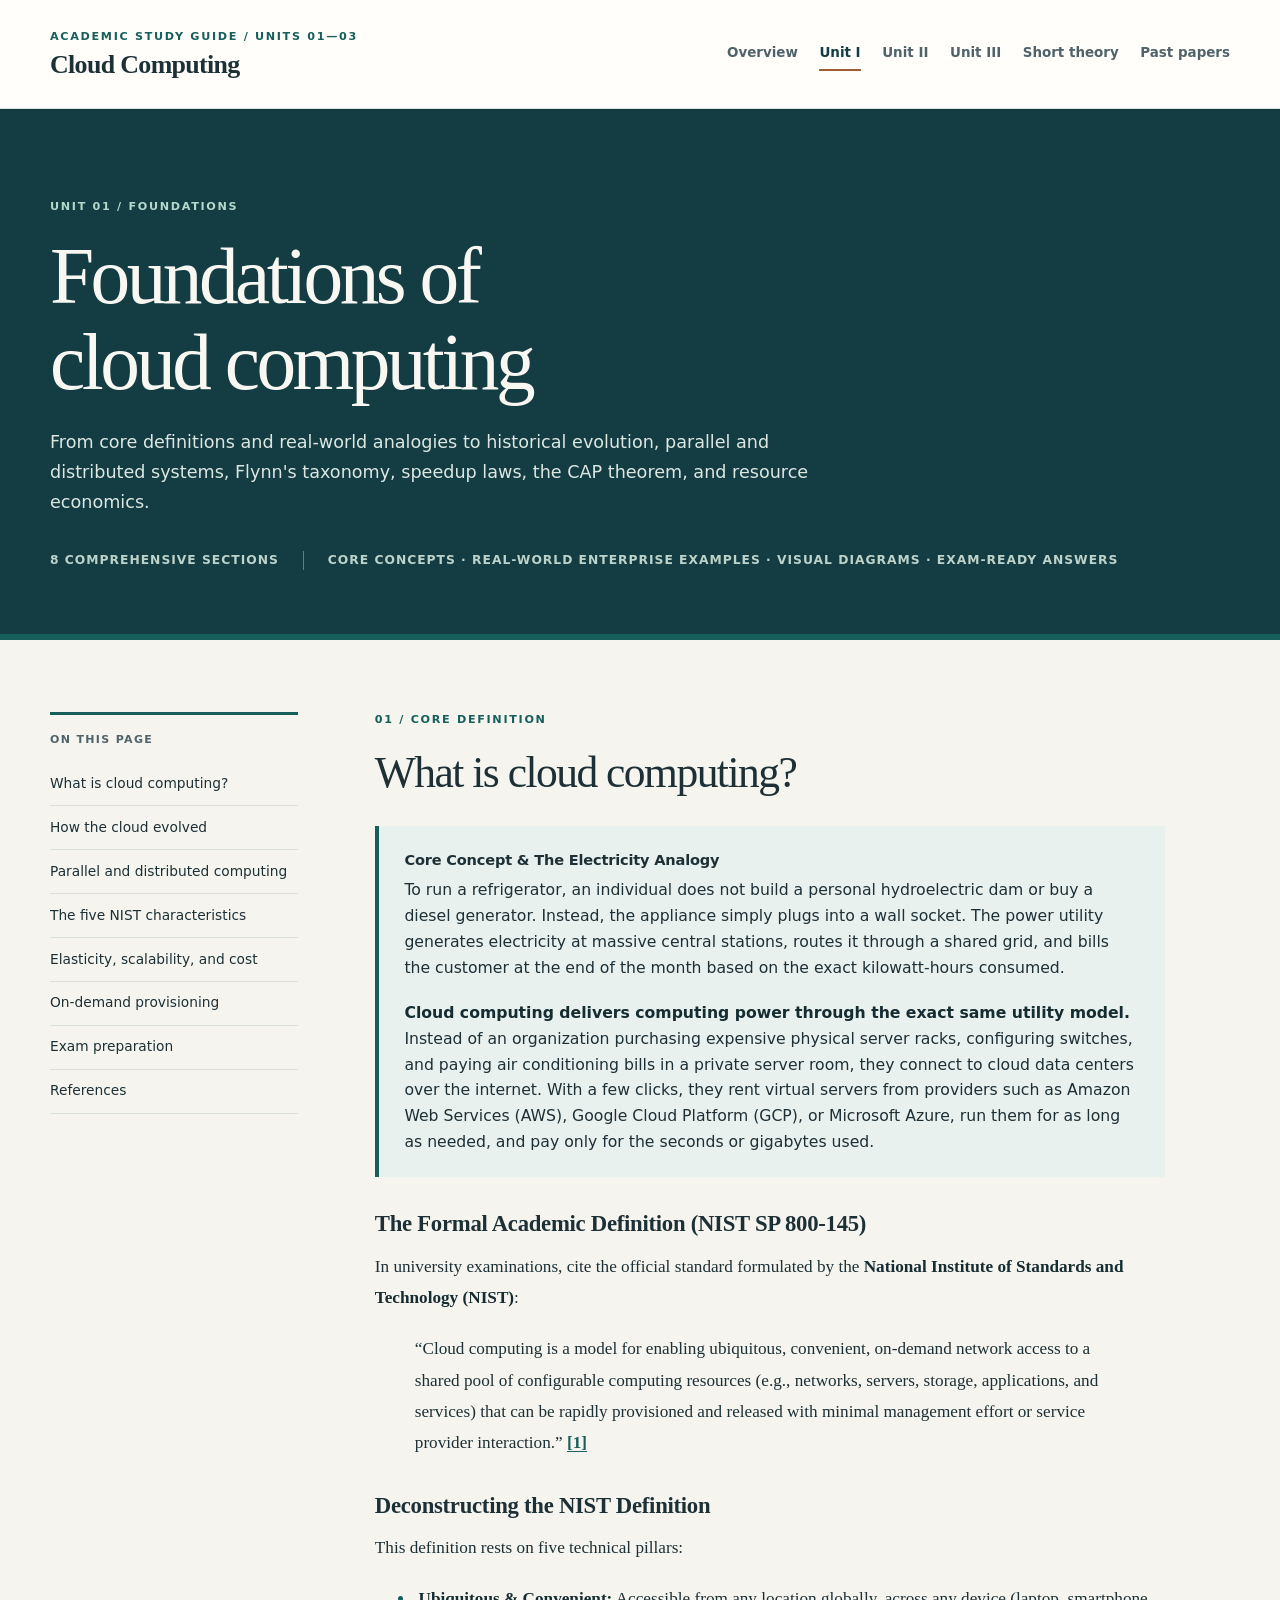
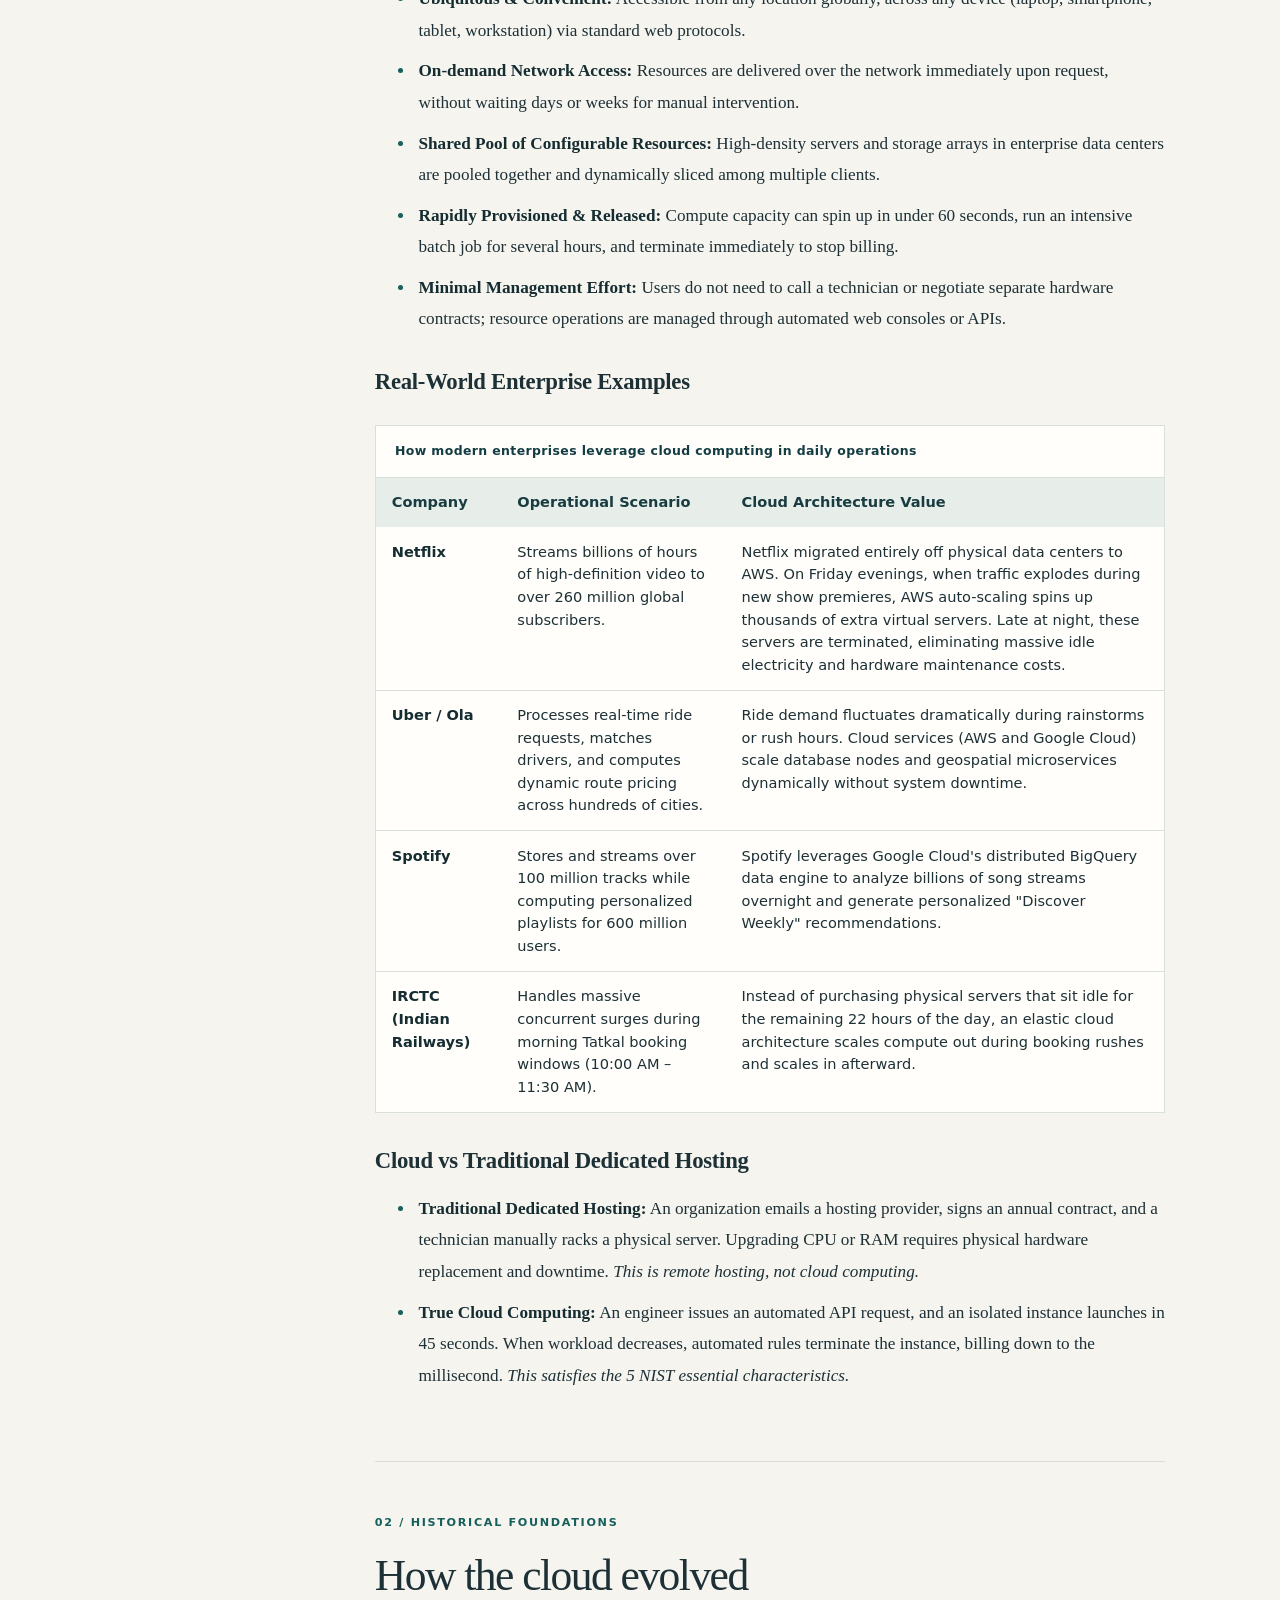
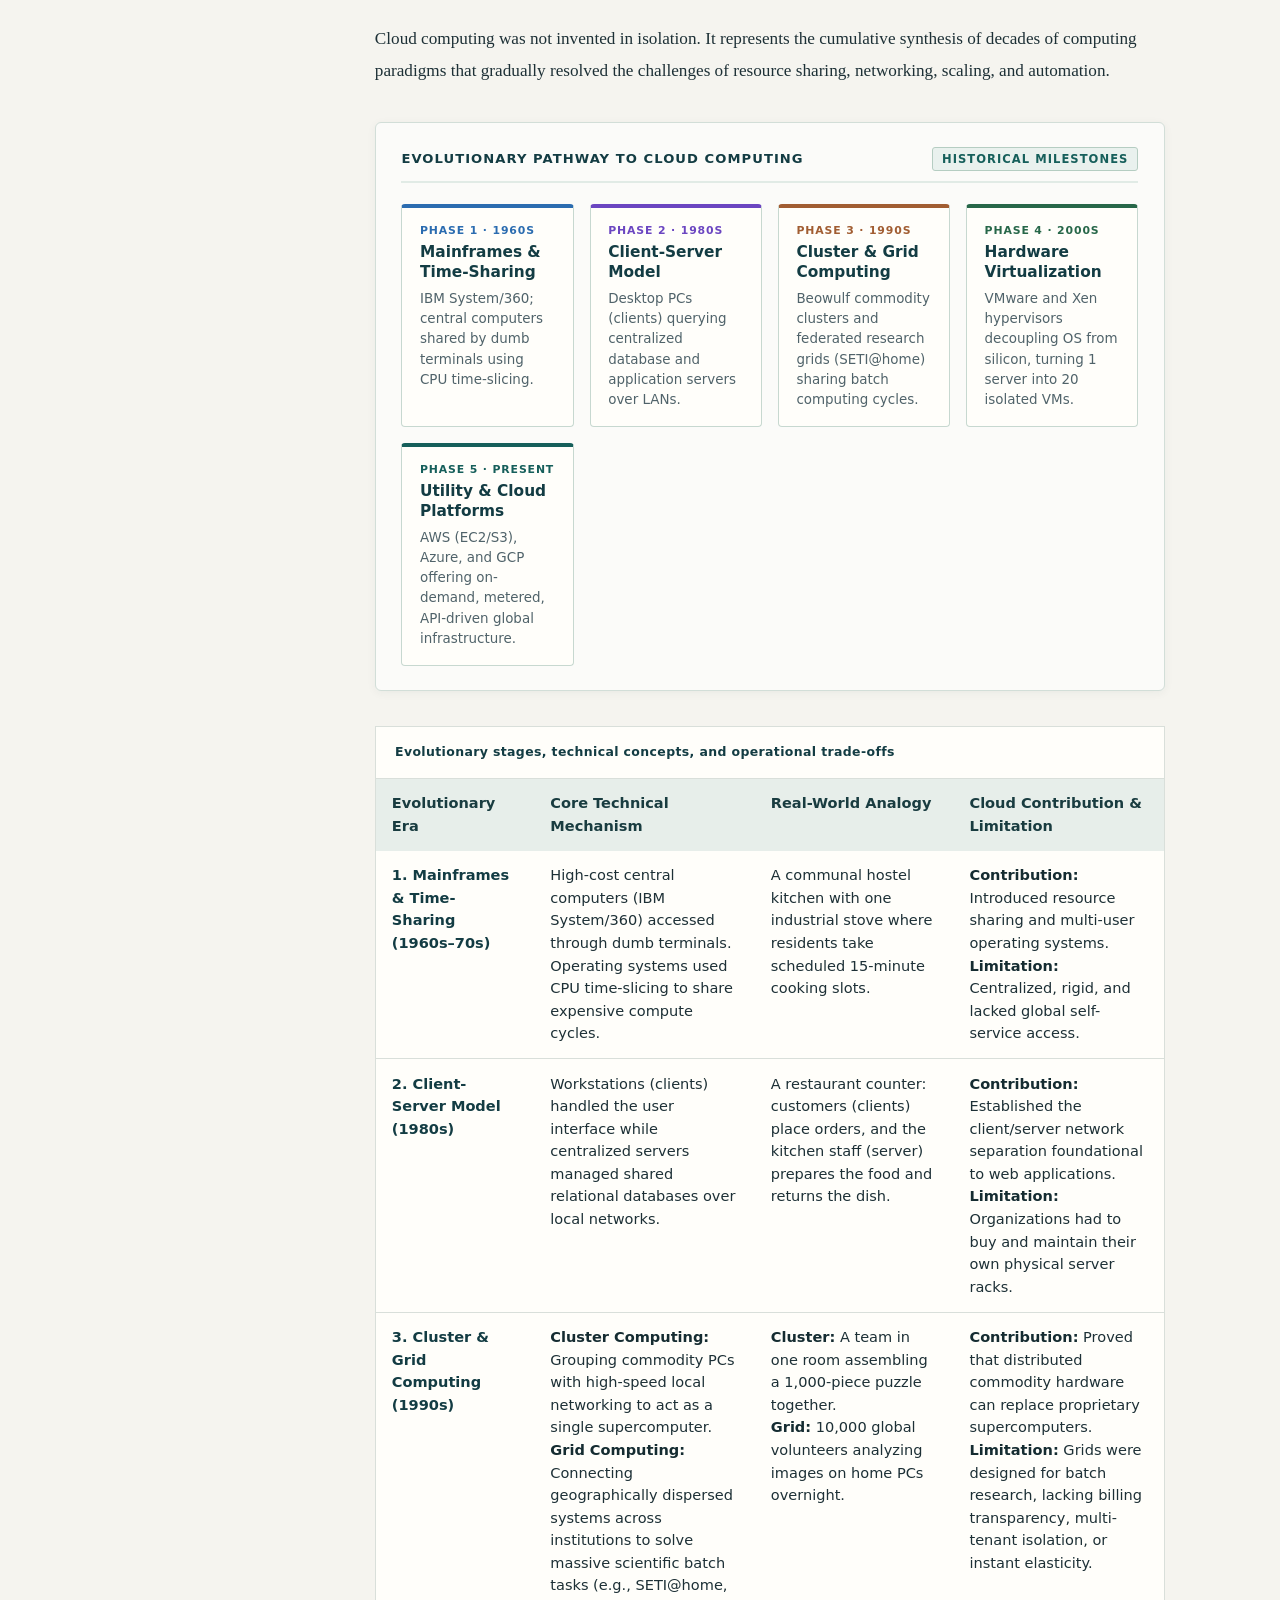
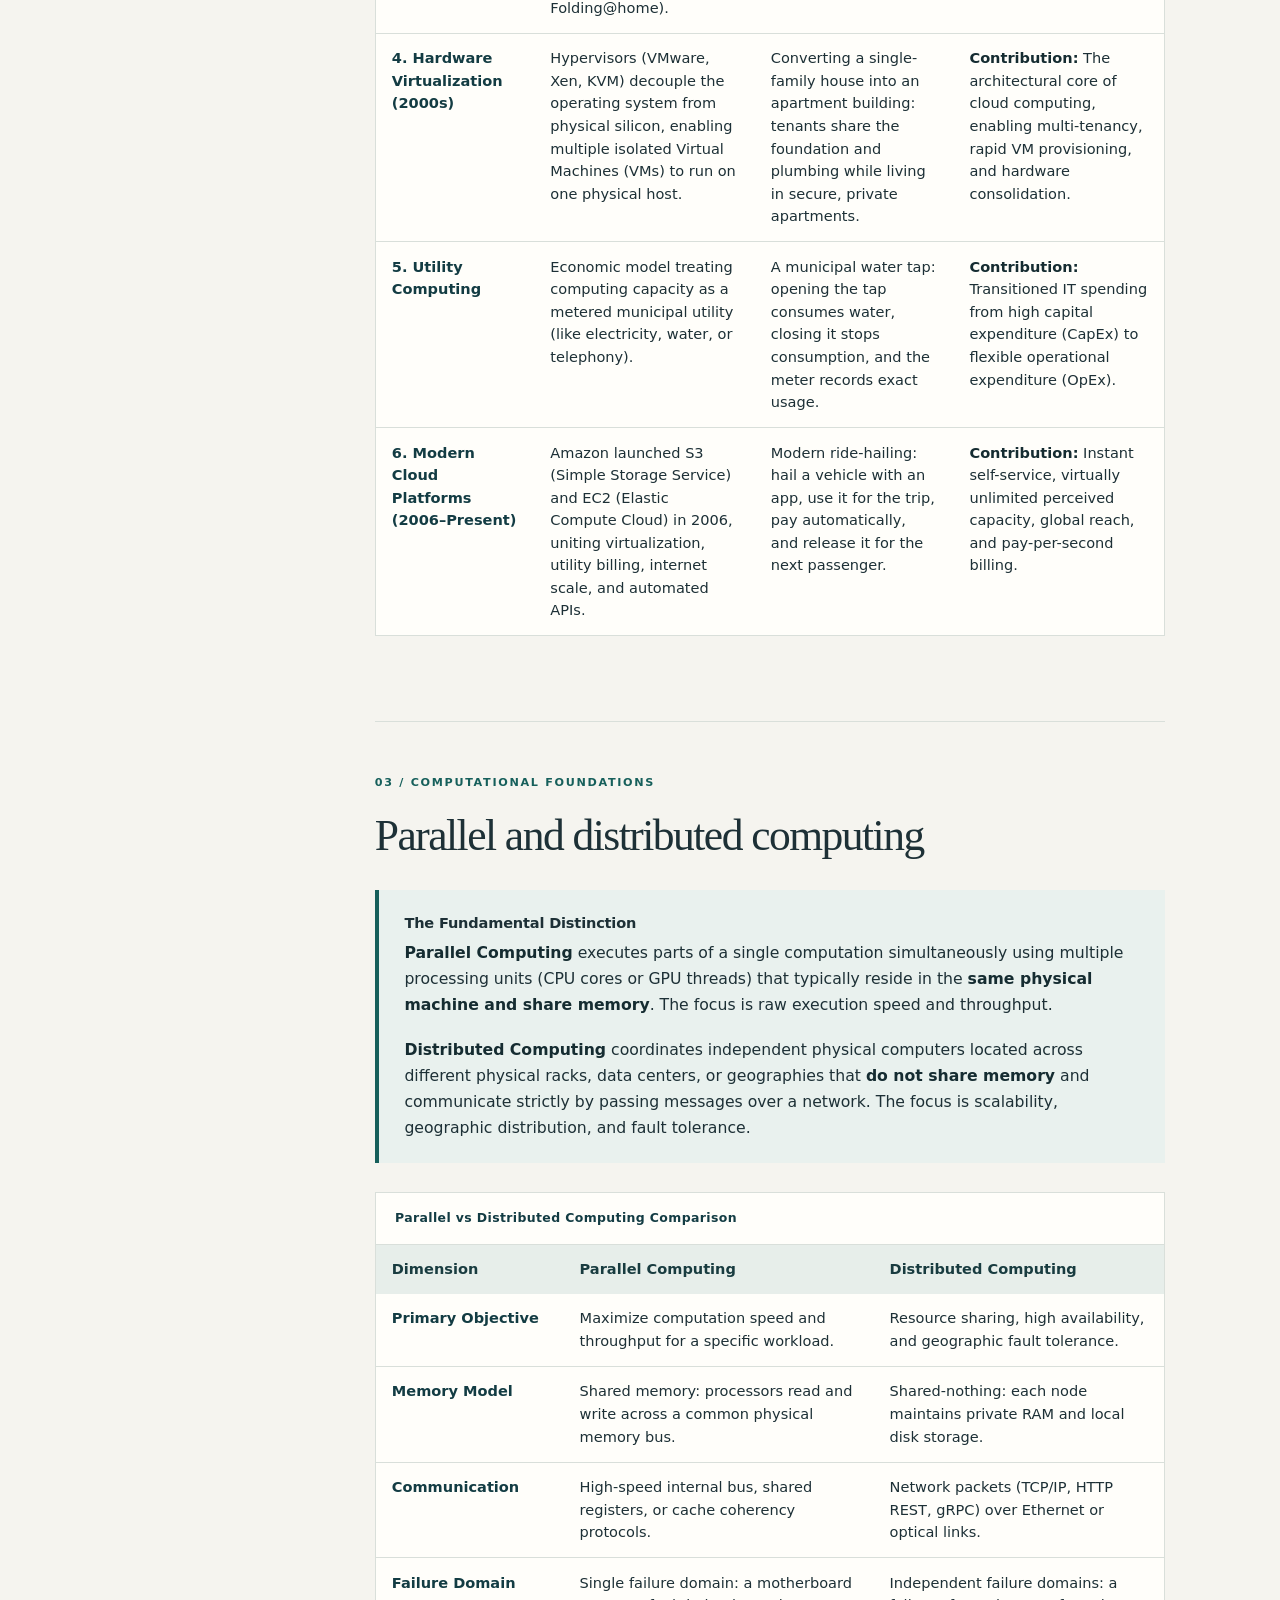
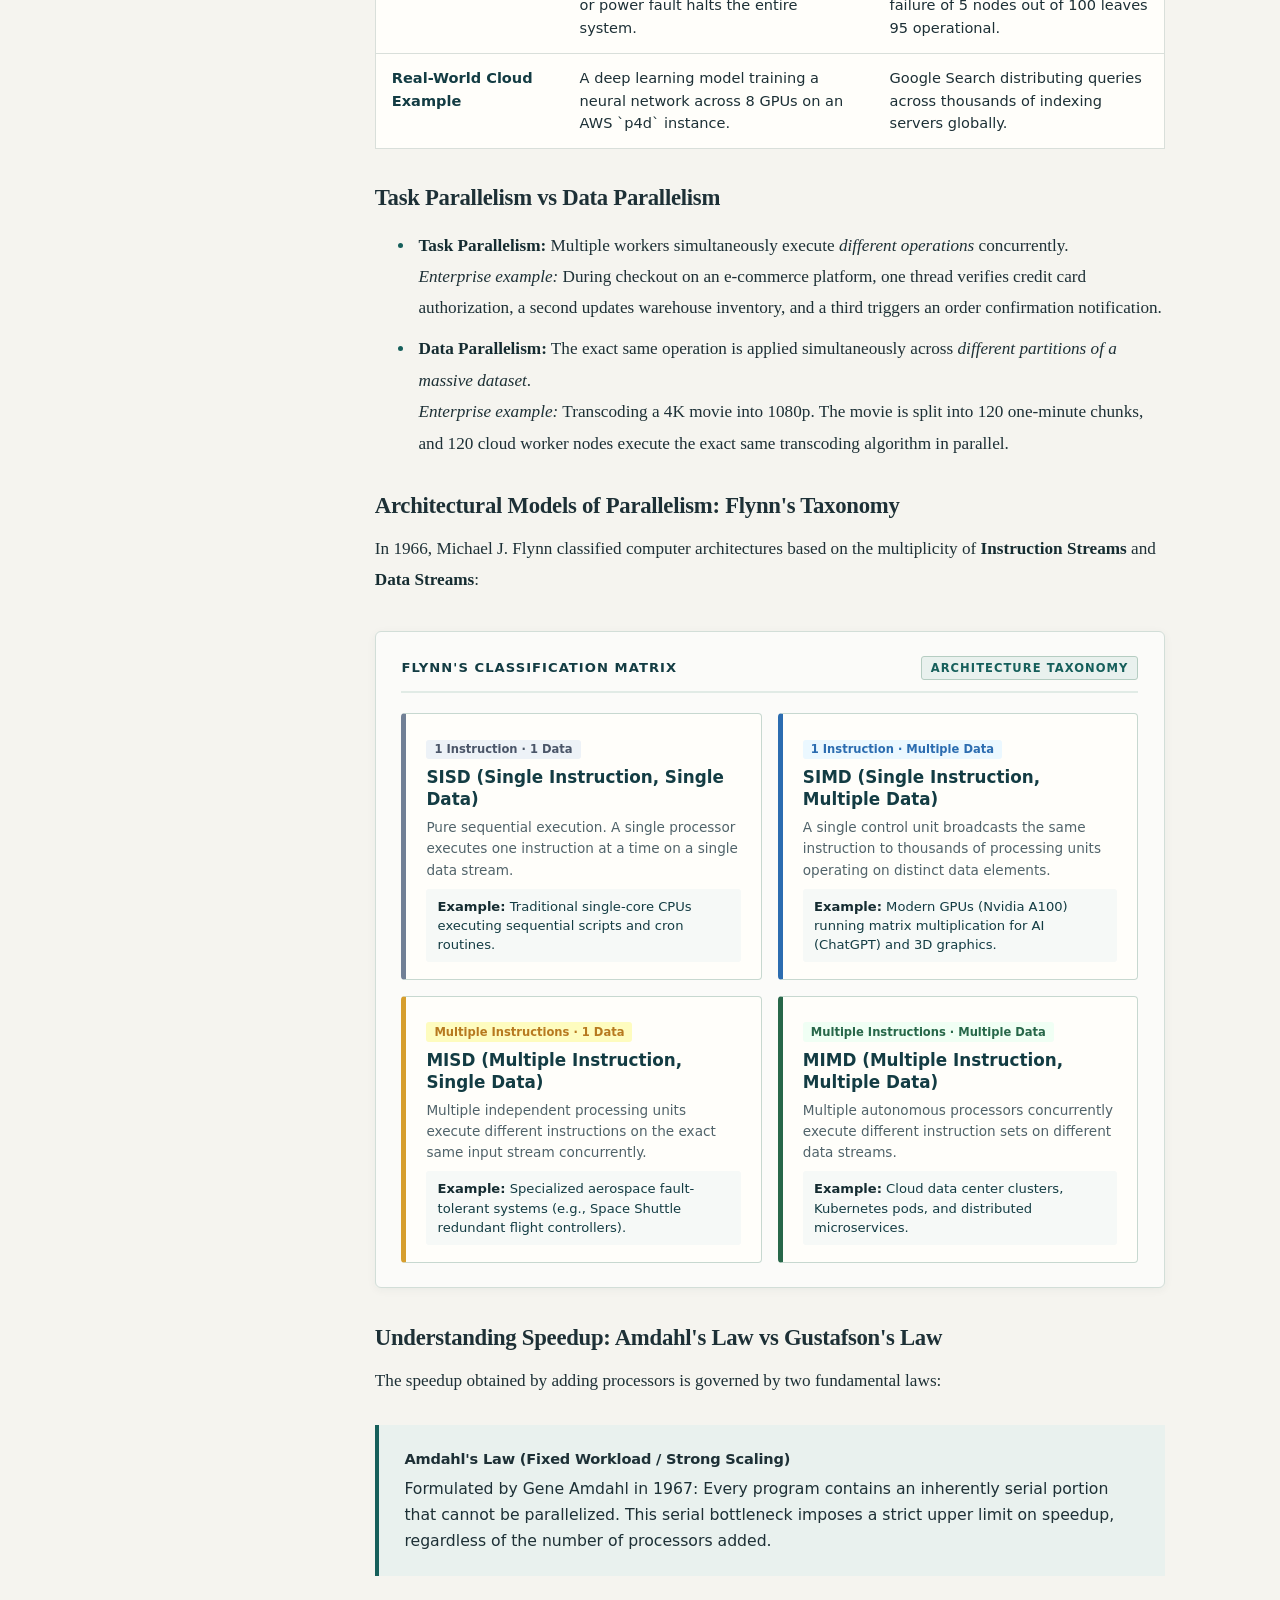
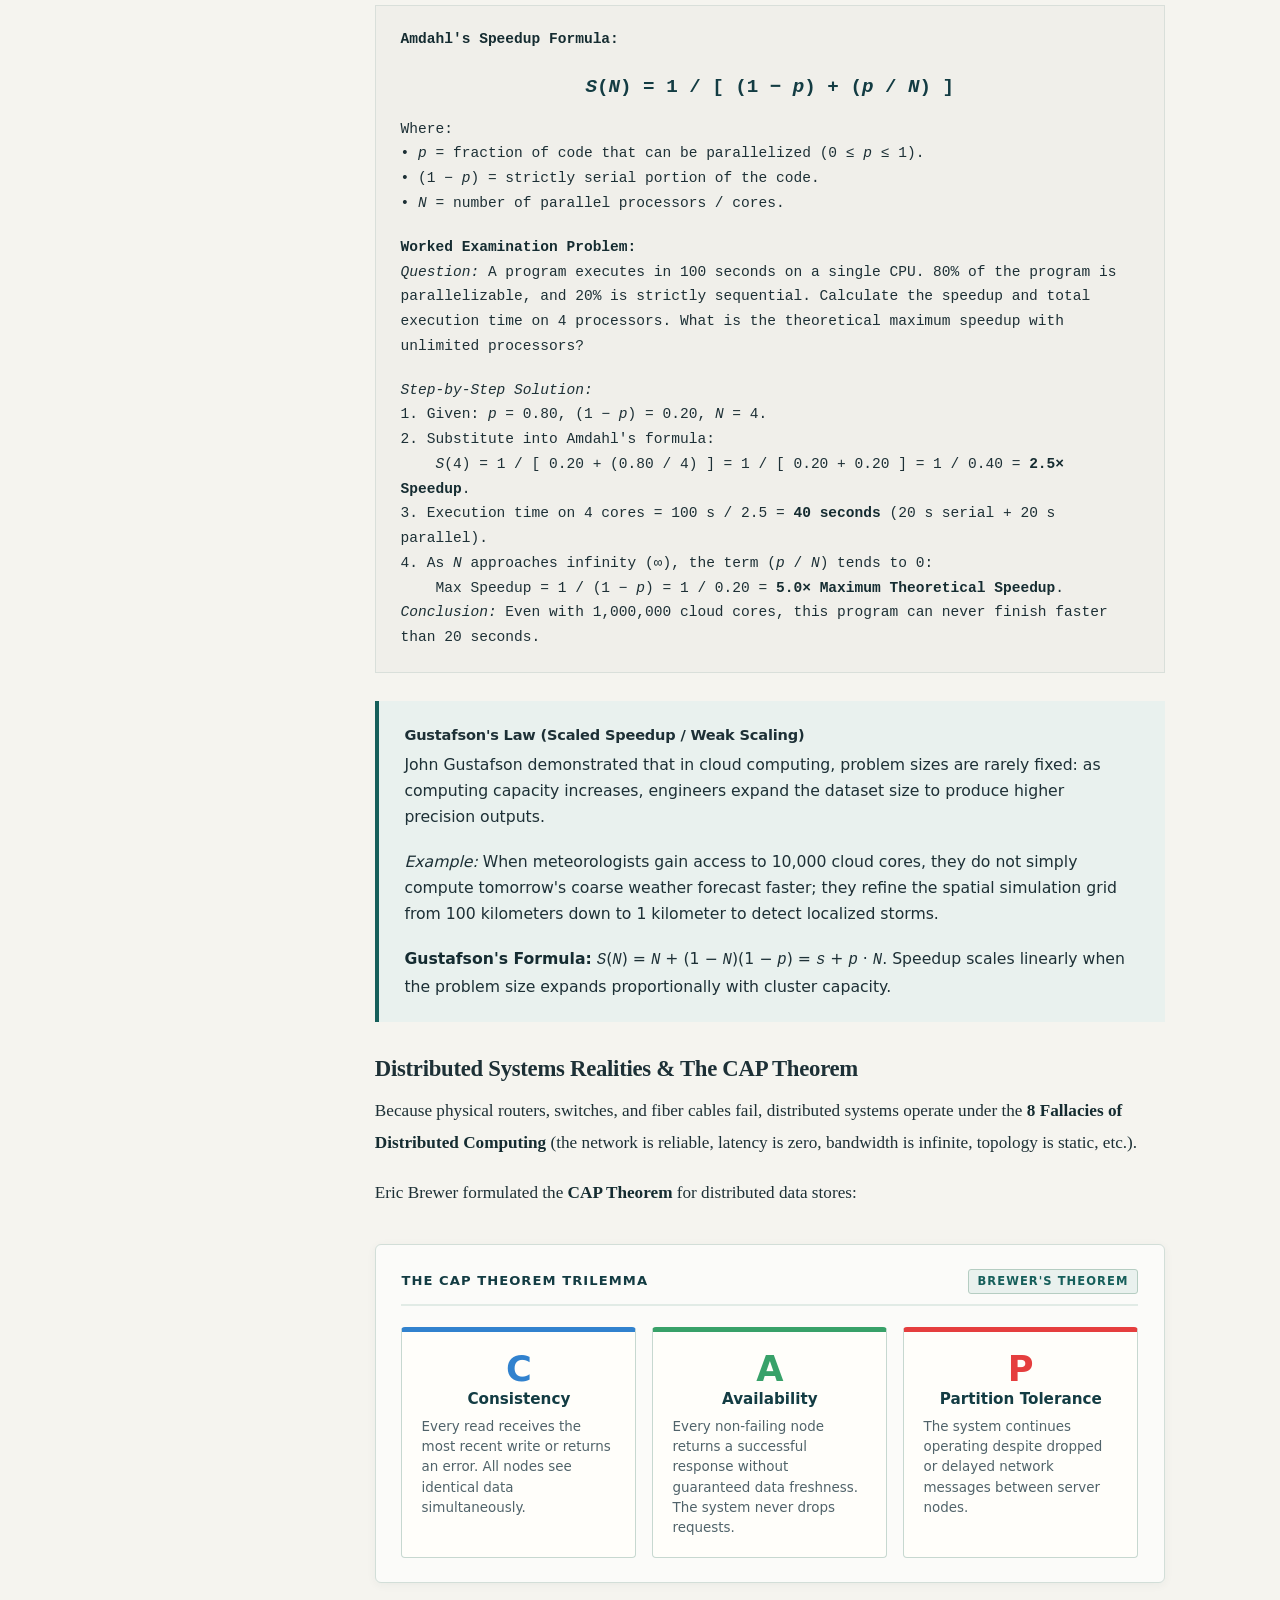
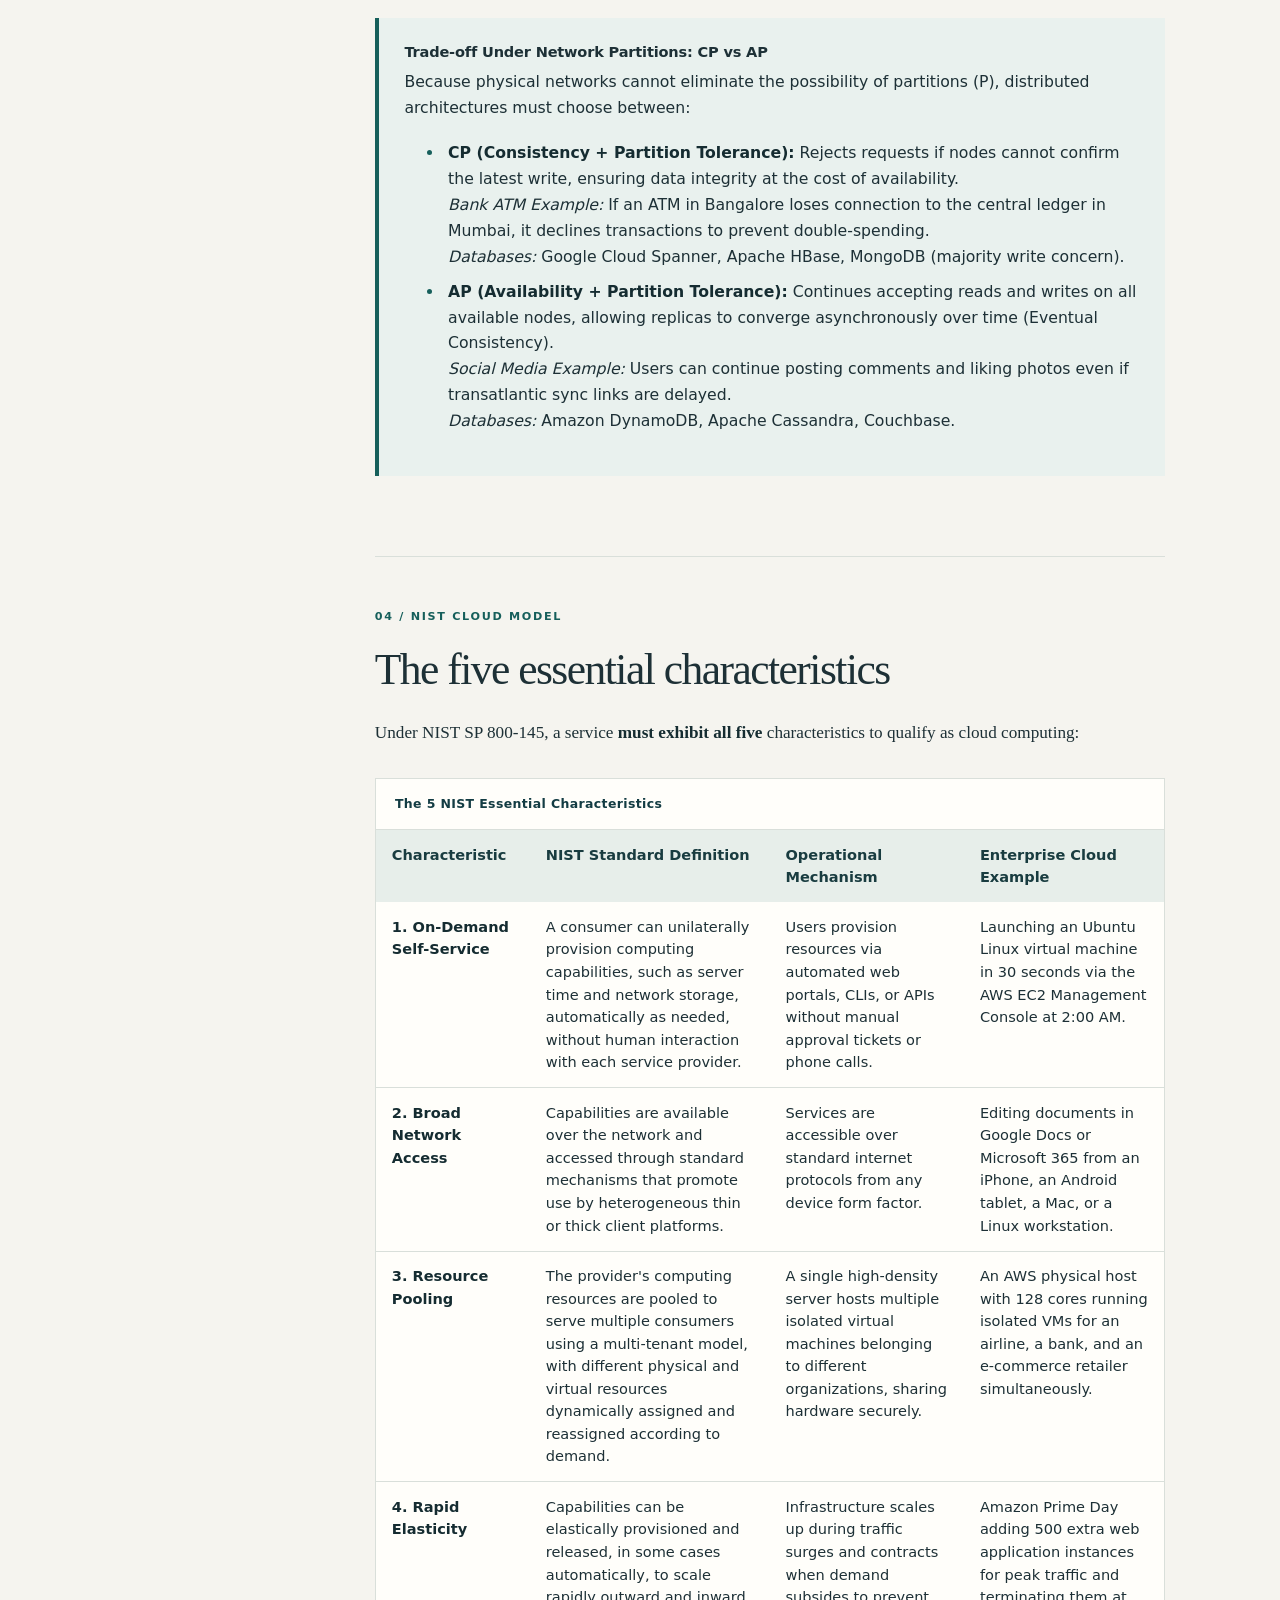
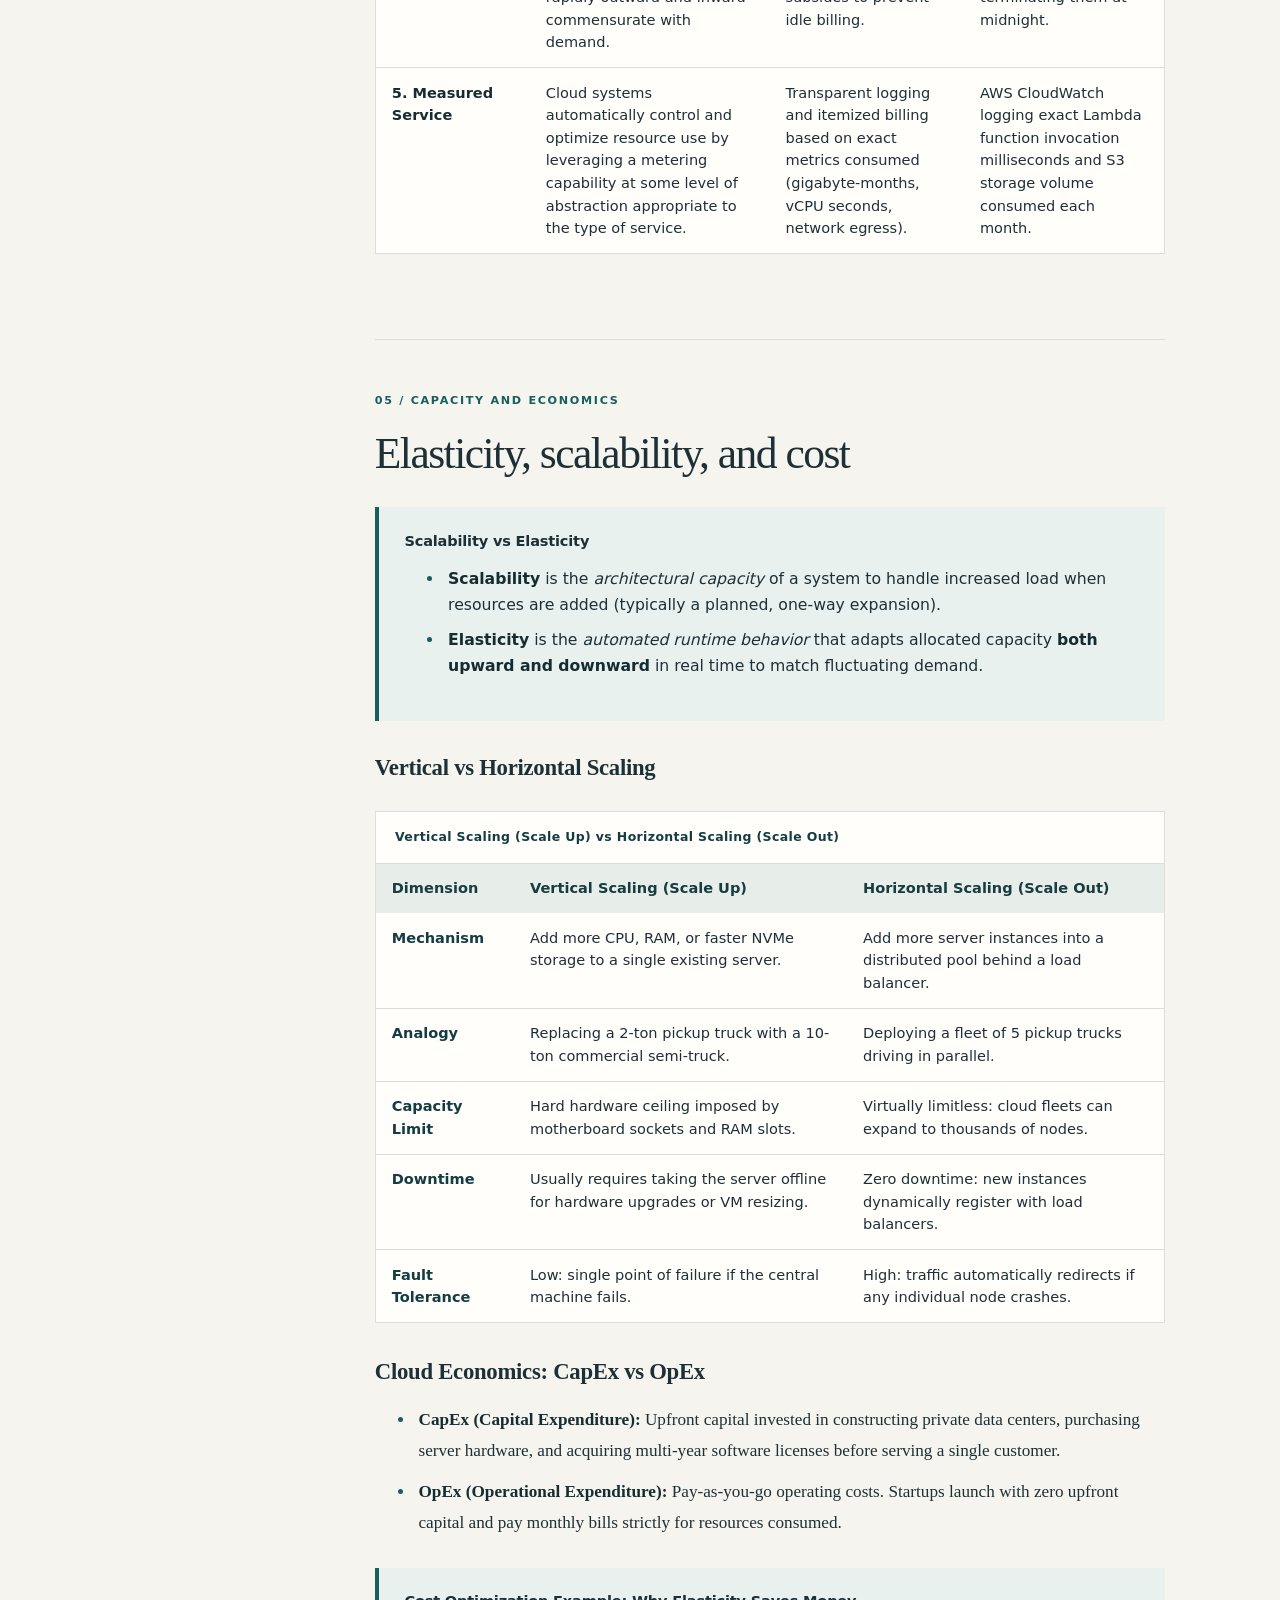
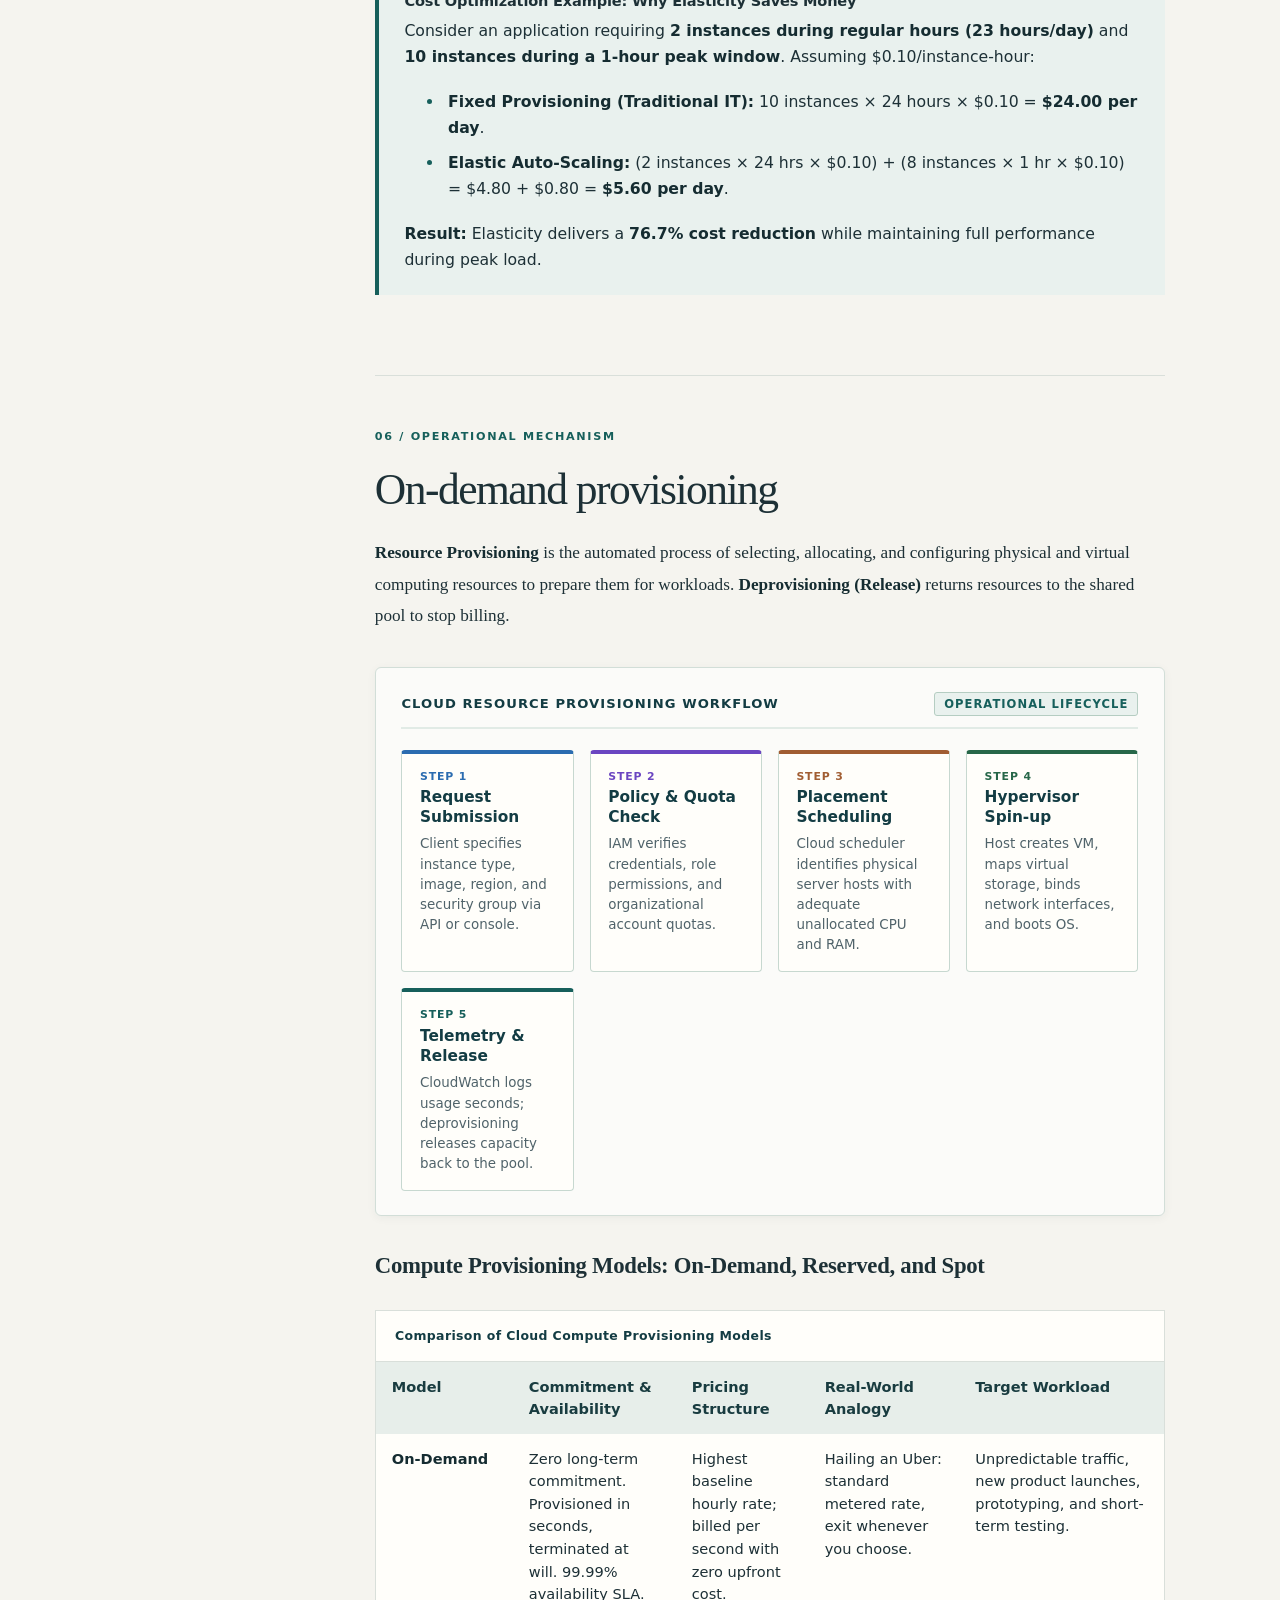
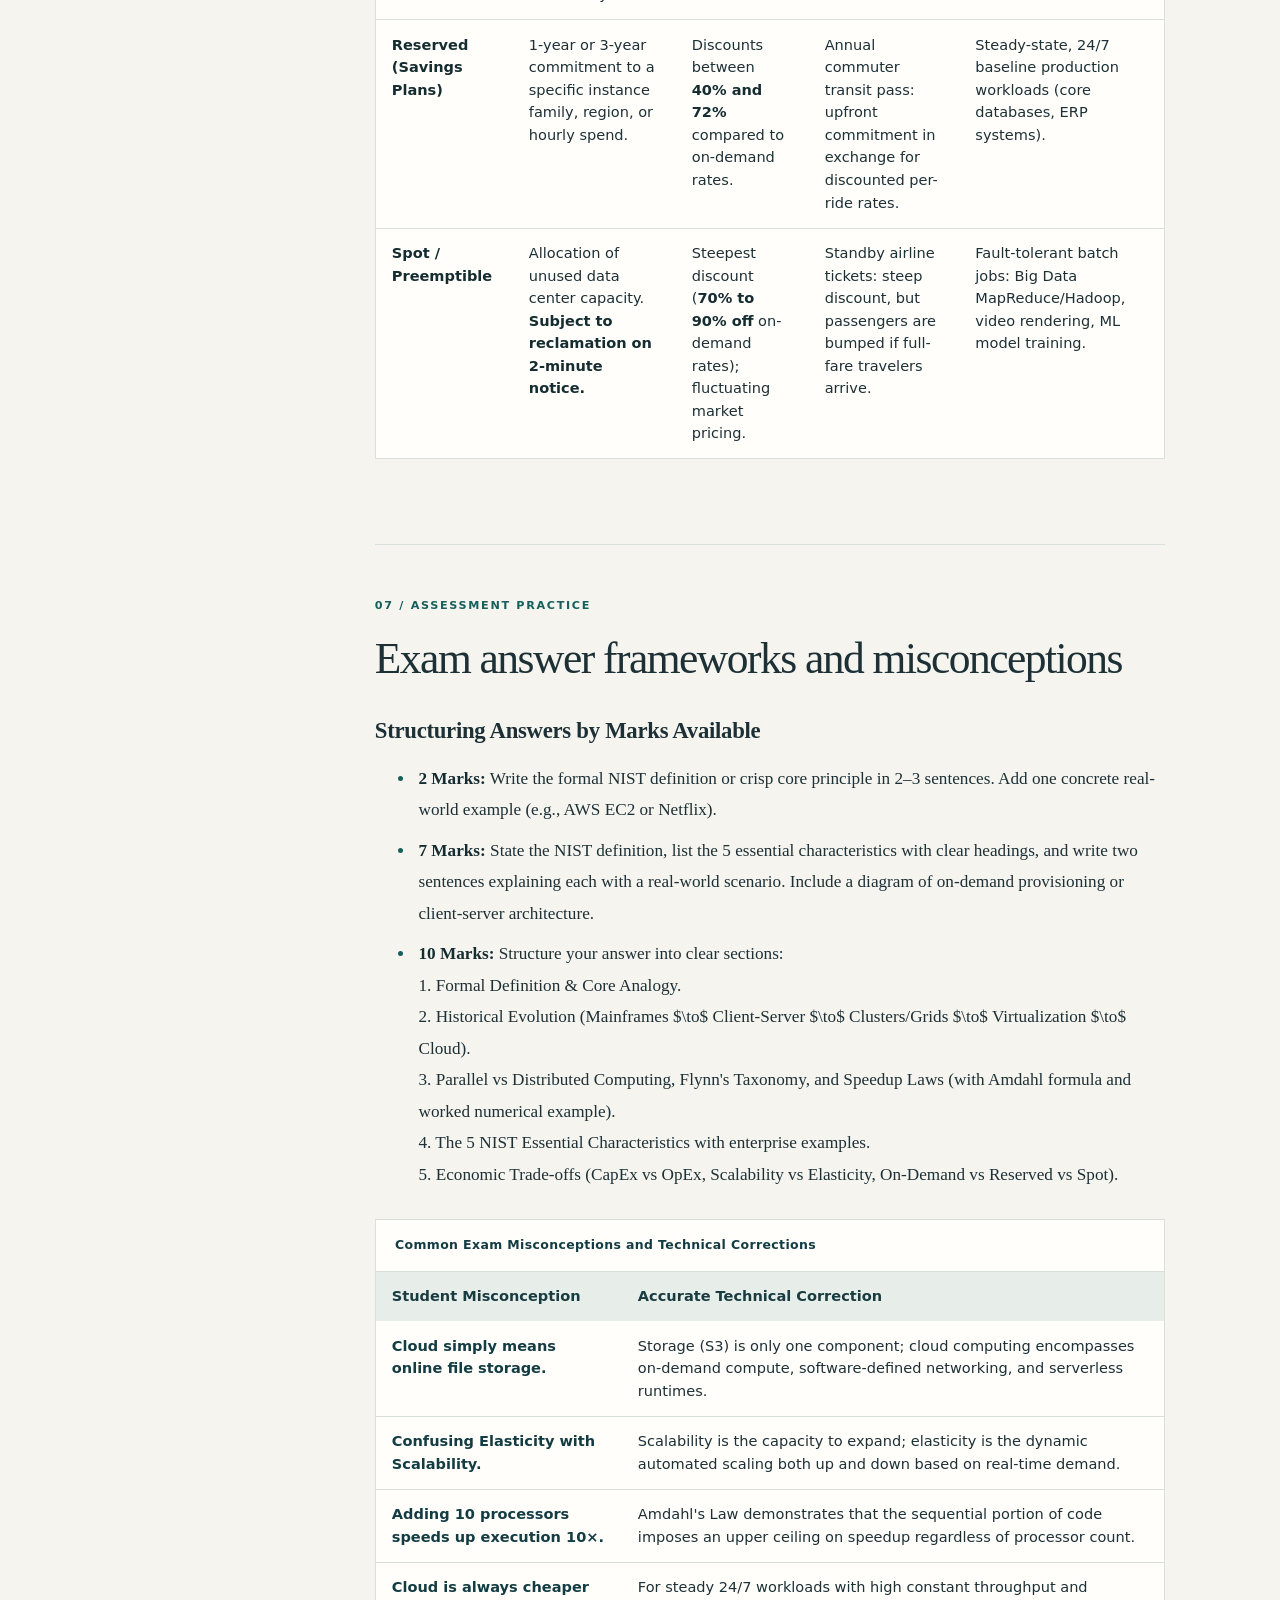
==== unit1.html @ 46747864 "feat: complete cloud computing academic study guide with units 1-3, solid diagrams, and 47 model PYQ" ====
<!doctype html>
<html lang="en">
<head>
  <meta charset="utf-8">
  <meta name="viewport" content="width=device-width, initial-scale=1">
  <meta name="description" content="Unit I comprehensive academic study guide to cloud computing: definitions, evolution, parallel and distributed computing, Flynn's taxonomy, Amdahl's law, CAP theorem, NIST characteristics, elasticity, and on-demand provisioning with real-world examples.">
  <title>Unit I — Foundations of Cloud Computing | Cloud Computing Study Guide</title>
  <link rel="stylesheet" href="styles.css">
</head>
<body>
  <div class="reading-progress-bar" id="reading-progress" aria-hidden="true"></div>
  <a class="skip-link" href="#content">Skip to content</a>
  <header class="site-header">
    <div class="container header-inner">
      <a class="brand" href="index.html" aria-label="Cloud Computing study guide overview">
        <span class="brand-kicker">ACADEMIC STUDY GUIDE / UNITS 01—03</span>
        <span class="brand-name">Cloud Computing</span>
      </a>
      <nav class="site-nav" aria-label="Main navigation">
        <a href="index.html">Overview</a>
        <a href="unit1.html" aria-current="page">Unit I</a>
        <a href="unit2.html">Unit II</a>
        <a href="unit3.html">Unit III</a>
        <a href="theory.html">Short theory</a>
        <a href="pyqs.html">Past papers</a>
      </nav>
    </div>
  </header>

  <main id="content">
    <section class="page-hero" aria-labelledby="page-title">
      <div class="container">
        <p class="eyebrow">Unit 01 / Foundations</p>
        <h1 id="page-title">Foundations of cloud computing</h1>
        <p class="lead">From core definitions and real-world analogies to historical evolution, parallel and distributed systems, Flynn's taxonomy, speedup laws, the CAP theorem, and resource economics.</p>
        <div class="hero-meta" aria-label="Guide scope">
          <span>8 comprehensive sections</span>
          <span>Core concepts · Real-world enterprise examples · Visual diagrams · Exam-ready answers</span>
        </div>
      </div>
    </section>

    <div class="container reading-layout">
      <aside class="page-sidebar" aria-label="On this page">
        <nav aria-label="Unit I chapters">
          <p>On this page</p>
          <ol>
            <li><a href="#definition">What is cloud computing?</a></li>
            <li><a href="#evolution">How the cloud evolved</a></li>
            <li><a href="#parallel-distributed">Parallel and distributed computing</a></li>
            <li><a href="#characteristics">The five NIST characteristics</a></li>
            <li><a href="#elasticity">Elasticity, scalability, and cost</a></li>
            <li><a href="#provisioning">On-demand provisioning</a></li>
            <li><a href="#exam-preparation">Exam preparation</a></li>
            <li><a href="#references">References</a></li>
          </ol>
        </nav>
      </aside>

      <article class="prose" aria-label="Unit I guide">
        <!-- 01: WHAT IS CLOUD COMPUTING -->
        <section class="chapter" id="definition" aria-labelledby="definition-title">
          <p class="section-label">01 / Core definition</p>
          <h2 id="definition-title">What is cloud computing?</h2>
          
          <div class="callout">
            <h3>Core Concept &amp; The Electricity Analogy</h3>
            <p>To run a refrigerator, an individual does not build a personal hydroelectric dam or buy a diesel generator. Instead, the appliance simply plugs into a wall socket. The power utility generates electricity at massive central stations, routes it through a shared grid, and bills the customer at the end of the month based on the exact kilowatt-hours consumed.</p>
            <p><strong>Cloud computing delivers computing power through the exact same utility model.</strong> Instead of an organization purchasing expensive physical server racks, configuring switches, and paying air conditioning bills in a private server room, they connect to cloud data centers over the internet. With a few clicks, they rent virtual servers from providers such as Amazon Web Services (AWS), Google Cloud Platform (GCP), or Microsoft Azure, run them for as long as needed, and pay only for the seconds or gigabytes used.</p>
          </div>

          <h3>The Formal Academic Definition (NIST SP 800-145)</h3>
          <p>In university examinations, cite the official standard formulated by the <strong>National Institute of Standards and Technology (NIST)</strong>:</p>
          <blockquote>
            “Cloud computing is a model for enabling ubiquitous, convenient, on-demand network access to a shared pool of configurable computing resources (e.g., networks, servers, storage, applications, and services) that can be rapidly provisioned and released with minimal management effort or service provider interaction.” <a href="#ref-nist">[1]</a>
          </blockquote>

          <h3>Deconstructing the NIST Definition</h3>
          <p>This definition rests on five technical pillars:</p>
          <ul>
            <li><strong>Ubiquitous &amp; Convenient:</strong> Accessible from any location globally, across any device (laptop, smartphone, tablet, workstation) via standard web protocols.</li>
            <li><strong>On-demand Network Access:</strong> Resources are delivered over the network immediately upon request, without waiting days or weeks for manual intervention.</li>
            <li><strong>Shared Pool of Configurable Resources:</strong> High-density servers and storage arrays in enterprise data centers are pooled together and dynamically sliced among multiple clients.</li>
            <li><strong>Rapidly Provisioned &amp; Released:</strong> Compute capacity can spin up in under 60 seconds, run an intensive batch job for several hours, and terminate immediately to stop billing.</li>
            <li><strong>Minimal Management Effort:</strong> Users do not need to call a technician or negotiate separate hardware contracts; resource operations are managed through automated web consoles or APIs.</li>
          </ul>

          <h3>Real-World Enterprise Examples</h3>
          <div class="table-wrap">
            <table>
              <caption>How modern enterprises leverage cloud computing in daily operations</caption>
              <thead>
                <tr><th scope="col">Company</th><th scope="col">Operational Scenario</th><th scope="col">Cloud Architecture Value</th></tr>
              </thead>
              <tbody>
                <tr>
                  <th scope="row"><strong>Netflix</strong></th>
                  <td>Streams billions of hours of high-definition video to over 260 million global subscribers.</td>
                  <td>Netflix migrated entirely off physical data centers to AWS. On Friday evenings, when traffic explodes during new show premieres, AWS auto-scaling spins up thousands of extra virtual servers. Late at night, these servers are terminated, eliminating massive idle electricity and hardware maintenance costs.</td>
                </tr>
                <tr>
                  <th scope="row"><strong>Uber / Ola</strong></th>
                  <td>Processes real-time ride requests, matches drivers, and computes dynamic route pricing across hundreds of cities.</td>
                  <td>Ride demand fluctuates dramatically during rainstorms or rush hours. Cloud services (AWS and Google Cloud) scale database nodes and geospatial microservices dynamically without system downtime.</td>
                </tr>
                <tr>
                  <th scope="row"><strong>Spotify</strong></th>
                  <td>Stores and streams over 100 million tracks while computing personalized playlists for 600 million users.</td>
                  <td>Spotify leverages Google Cloud's distributed BigQuery data engine to analyze billions of song streams overnight and generate personalized "Discover Weekly" recommendations.</td>
                </tr>
                <tr>
                  <th scope="row"><strong>IRCTC (Indian Railways)</strong></th>
                  <td>Handles massive concurrent surges during morning Tatkal booking windows (10:00 AM – 11:30 AM).</td>
                  <td>Instead of purchasing physical servers that sit idle for the remaining 22 hours of the day, an elastic cloud architecture scales compute out during booking rushes and scales in afterward.</td>
                </tr>
              </tbody>
            </table>
          </div>

          <h3>Cloud vs Traditional Dedicated Hosting</h3>
          <ul>
            <li><strong>Traditional Dedicated Hosting:</strong> An organization emails a hosting provider, signs an annual contract, and a technician manually racks a physical server. Upgrading CPU or RAM requires physical hardware replacement and downtime. <em>This is remote hosting, not cloud computing.</em></li>
            <li><strong>True Cloud Computing:</strong> An engineer issues an automated API request, and an isolated instance launches in 45 seconds. When workload decreases, automated rules terminate the instance, billing down to the millisecond. <em>This satisfies the 5 NIST essential characteristics.</em></li>
          </ul>
        </section>

        <!-- 02: HOW THE CLOUD EVOLVED -->
        <section class="chapter" id="evolution" aria-labelledby="evolution-title">
          <p class="section-label">02 / Historical foundations</p>
          <h2 id="evolution-title">How the cloud evolved</h2>
          <p>Cloud computing was not invented in isolation. It represents the cumulative synthesis of decades of computing paradigms that gradually resolved the challenges of resource sharing, networking, scaling, and automation.</p>

          <!-- SOLID COLORFUL DIAGRAM: EVOLUTION -->
          <div class="solid-diagram">
            <div class="solid-diagram-title">
              <span>Evolutionary Pathway to Cloud Computing</span>
              <span class="badge">Historical Milestones</span>
            </div>
            <div class="solid-flow">
              <div class="solid-node blue">
                <span class="node-step">Phase 1 · 1960s</span>
                <span class="node-title">Mainframes &amp; Time-Sharing</span>
                <p class="node-desc">IBM System/360; central computers shared by dumb terminals using CPU time-slicing.</p>
              </div>
              <div class="solid-node purple">
                <span class="node-step">Phase 2 · 1980s</span>
                <span class="node-title">Client-Server Model</span>
                <p class="node-desc">Desktop PCs (clients) querying centralized database and application servers over LANs.</p>
              </div>
              <div class="solid-node accent">
                <span class="node-step">Phase 3 · 1990s</span>
                <span class="node-title">Cluster &amp; Grid Computing</span>
                <p class="node-desc">Beowulf commodity clusters and federated research grids (SETI@home) sharing batch computing cycles.</p>
              </div>
              <div class="solid-node green">
                <span class="node-step">Phase 4 · 2000s</span>
                <span class="node-title">Hardware Virtualization</span>
                <p class="node-desc">VMware and Xen hypervisors decoupling OS from silicon, turning 1 server into 20 isolated VMs.</p>
              </div>
              <div class="solid-node">
                <span class="node-step">Phase 5 · Present</span>
                <span class="node-title">Utility &amp; Cloud Platforms</span>
                <p class="node-desc">AWS (EC2/S3), Azure, and GCP offering on-demand, metered, API-driven global infrastructure.</p>
              </div>
            </div>
          </div>

          <div class="table-wrap">
            <table>
              <caption>Evolutionary stages, technical concepts, and operational trade-offs</caption>
              <thead>
                <tr><th scope="col">Evolutionary Era</th><th scope="col">Core Technical Mechanism</th><th scope="col">Real-World Analogy</th><th scope="col">Cloud Contribution &amp; Limitation</th></tr>
              </thead>
              <tbody>
                <tr>
                  <th scope="row">1. Mainframes &amp; Time-Sharing (1960s–70s)</th>
                  <td>High-cost central computers (IBM System/360) accessed through dumb terminals. Operating systems used CPU time-slicing to share expensive compute cycles.</td>
                  <td>A communal hostel kitchen with one industrial stove where residents take scheduled 15-minute cooking slots.</td>
                  <td><strong>Contribution:</strong> Introduced resource sharing and multi-user operating systems.<br><strong>Limitation:</strong> Centralized, rigid, and lacked global self-service access.</td>
                </tr>
                <tr>
                  <th scope="row">2. Client-Server Model (1980s)</th>
                  <td>Workstations (clients) handled the user interface while centralized servers managed shared relational databases over local networks.</td>
                  <td>A restaurant counter: customers (clients) place orders, and the kitchen staff (server) prepares the food and returns the dish.</td>
                  <td><strong>Contribution:</strong> Established the client/server network separation foundational to web applications.<br><strong>Limitation:</strong> Organizations had to buy and maintain their own physical server racks.</td>
                </tr>
                <tr>
                  <th scope="row">3. Cluster &amp; Grid Computing (1990s)</th>
                  <td><strong>Cluster Computing:</strong> Grouping commodity PCs with high-speed local networking to act as a single supercomputer.<br><strong>Grid Computing:</strong> Connecting geographically dispersed systems across institutions to solve massive scientific batch tasks (e.g., SETI@home, Folding@home).</td>
                  <td><strong>Cluster:</strong> A team in one room assembling a 1,000-piece puzzle together.<br><strong>Grid:</strong> 10,000 global volunteers analyzing images on home PCs overnight.</td>
                  <td><strong>Contribution:</strong> Proved that distributed commodity hardware can replace proprietary supercomputers.<br><strong>Limitation:</strong> Grids were designed for batch research, lacking billing transparency, multi-tenant isolation, or instant elasticity.</td>
                </tr>
                <tr>
                  <th scope="row">4. Hardware Virtualization (2000s)</th>
                  <td>Hypervisors (VMware, Xen, KVM) decouple the operating system from physical silicon, enabling multiple isolated Virtual Machines (VMs) to run on one physical host.</td>
                  <td>Converting a single-family house into an apartment building: tenants share the foundation and plumbing while living in secure, private apartments.</td>
                  <td><strong>Contribution:</strong> The architectural core of cloud computing, enabling multi-tenancy, rapid VM provisioning, and hardware consolidation.</td>
                </tr>
                <tr>
                  <th scope="row">5. Utility Computing</th>
                  <td>Economic model treating computing capacity as a metered municipal utility (like electricity, water, or telephony).</td>
                  <td>A municipal water tap: opening the tap consumes water, closing it stops consumption, and the meter records exact usage.</td>
                  <td><strong>Contribution:</strong> Transitioned IT spending from high capital expenditure (CapEx) to flexible operational expenditure (OpEx).</td>
                </tr>
                <tr>
                  <th scope="row">6. Modern Cloud Platforms (2006–Present)</th>
                  <td>Amazon launched S3 (Simple Storage Service) and EC2 (Elastic Compute Cloud) in 2006, uniting virtualization, utility billing, internet scale, and automated APIs.</td>
                  <td>Modern ride-hailing: hail a vehicle with an app, use it for the trip, pay automatically, and release it for the next passenger.</td>
                  <td><strong>Contribution:</strong> Instant self-service, virtually unlimited perceived capacity, global reach, and pay-per-second billing.</td>
                </tr>
              </tbody>
            </table>
          </div>
        </section>

        <!-- 03: PARALLEL AND DISTRIBUTED COMPUTING -->
        <section class="chapter" id="parallel-distributed" aria-labelledby="parallel-title">
          <p class="section-label">03 / Computational foundations</p>
          <h2 id="parallel-title">Parallel and distributed computing</h2>
          
          <div class="callout">
            <h3>The Fundamental Distinction</h3>
            <p><strong>Parallel Computing</strong> executes parts of a single computation simultaneously using multiple processing units (CPU cores or GPU threads) that typically reside in the <strong>same physical machine and share memory</strong>. The focus is raw execution speed and throughput.</p>
            <p><strong>Distributed Computing</strong> coordinates independent physical computers located across different physical racks, data centers, or geographies that <strong>do not share memory</strong> and communicate strictly by passing messages over a network. The focus is scalability, geographic distribution, and fault tolerance.</p>
          </div>

          <div class="table-wrap">
            <table>
              <caption>Parallel vs Distributed Computing Comparison</caption>
              <thead>
                <tr><th scope="col">Dimension</th><th scope="col">Parallel Computing</th><th scope="col">Distributed Computing</th></tr>
              </thead>
              <tbody>
                <tr><th scope="row">Primary Objective</th><td>Maximize computation speed and throughput for a specific workload.</td><td>Resource sharing, high availability, and geographic fault tolerance.</td></tr>
                <tr><th scope="row">Memory Model</th><td>Shared memory: processors read and write across a common physical memory bus.</td><td>Shared-nothing: each node maintains private RAM and local disk storage.</td></tr>
                <tr><th scope="row">Communication</th><td>High-speed internal bus, shared registers, or cache coherency protocols.</td><td>Network packets (TCP/IP, HTTP REST, gRPC) over Ethernet or optical links.</td></tr>
                <tr><th scope="row">Failure Domain</th><td>Single failure domain: a motherboard or power fault halts the entire system.</td><td>Independent failure domains: a failure of 5 nodes out of 100 leaves 95 operational.</td></tr>
                <tr><th scope="row">Real-World Cloud Example</th><td>A deep learning model training a neural network across 8 GPUs on an AWS `p4d` instance.</td><td>Google Search distributing queries across thousands of indexing servers globally.</td></tr>
              </tbody>
            </table>
          </div>

          <h3>Task Parallelism vs Data Parallelism</h3>
          <ul>
            <li><strong>Task Parallelism:</strong> Multiple workers simultaneously execute <em>different operations</em> concurrently.
              <br><em>Enterprise example:</em> During checkout on an e-commerce platform, one thread verifies credit card authorization, a second updates warehouse inventory, and a third triggers an order confirmation notification.
            </li>
            <li><strong>Data Parallelism:</strong> The exact same operation is applied simultaneously across <em>different partitions of a massive dataset</em>.
              <br><em>Enterprise example:</em> Transcoding a 4K movie into 1080p. The movie is split into 120 one-minute chunks, and 120 cloud worker nodes execute the exact same transcoding algorithm in parallel.
            </li>
          </ul>

          <h3 id="flynns-taxonomy">Architectural Models of Parallelism: Flynn's Taxonomy</h3>
          <p>In 1966, Michael J. Flynn classified computer architectures based on the multiplicity of <strong>Instruction Streams</strong> and <strong>Data Streams</strong>:</p>

          <!-- SOLID COLORFUL DIAGRAM: FLYNN'S TAXONOMY 2X2 MATRIX -->
          <div class="solid-diagram">
            <div class="solid-diagram-title">
              <span>Flynn's Classification Matrix</span>
              <span class="badge">Architecture Taxonomy</span>
            </div>
            <div class="matrix-2x2">
              <div class="matrix-quadrant sisd">
                <span class="matrix-tag">1 Instruction · 1 Data</span>
                <h4>SISD (Single Instruction, Single Data)</h4>
                <p>Pure sequential execution. A single processor executes one instruction at a time on a single data stream.</p>
                <div class="app-example"><strong>Example:</strong> Traditional single-core CPUs executing sequential scripts and cron routines.</div>
              </div>
              <div class="matrix-quadrant simd">
                <span class="matrix-tag">1 Instruction · Multiple Data</span>
                <h4>SIMD (Single Instruction, Multiple Data)</h4>
                <p>A single control unit broadcasts the same instruction to thousands of processing units operating on distinct data elements.</p>
                <div class="app-example"><strong>Example:</strong> Modern GPUs (Nvidia A100) running matrix multiplication for AI (ChatGPT) and 3D graphics.</div>
              </div>
              <div class="matrix-quadrant misd">
                <span class="matrix-tag">Multiple Instructions · 1 Data</span>
                <h4>MISD (Multiple Instruction, Single Data)</h4>
                <p>Multiple independent processing units execute different instructions on the exact same input stream concurrently.</p>
                <div class="app-example"><strong>Example:</strong> Specialized aerospace fault-tolerant systems (e.g., Space Shuttle redundant flight controllers).</div>
              </div>
              <div class="matrix-quadrant mimd">
                <span class="matrix-tag">Multiple Instructions · Multiple Data</span>
                <h4>MIMD (Multiple Instruction, Multiple Data)</h4>
                <p>Multiple autonomous processors concurrently execute different instruction sets on different data streams.</p>
                <div class="app-example"><strong>Example:</strong> Cloud data center clusters, Kubernetes pods, and distributed microservices.</div>
              </div>
            </div>
          </div>

          <h3 id="scaling-laws">Understanding Speedup: Amdahl's Law vs Gustafson's Law</h3>
          <p>The speedup obtained by adding processors is governed by two fundamental laws:</p>

          <div class="callout">
            <h3>Amdahl's Law (Fixed Workload / Strong Scaling)</h3>
            <p>Formulated by Gene Amdahl in 1967: Every program contains an inherently serial portion that cannot be parallelized. This serial bottleneck imposes a strict upper limit on speedup, regardless of the number of processors added.</p>
          </div>

          <div class="formula" role="group" aria-label="Amdahl's law formula and worked numerical example">
            <p><strong>Amdahl's Speedup Formula:</strong></p>
            <p style="font-size: 1.2rem; font-weight: bold; text-align: center; margin: 0.8rem 0; color: var(--deep);">
              <var>S</var>(<var>N</var>) = 1 / [ (1 − <var>p</var>) + (<var>p</var> / <var>N</var>) ]
            </p>
            <p>Where:
              <br>• <var>p</var> = fraction of code that can be parallelized (0 ≤ <var>p</var> ≤ 1).
              <br>• (1 − <var>p</var>) = strictly serial portion of the code.
              <br>• <var>N</var> = number of parallel processors / cores.
            </p>
            <p><strong>Worked Examination Problem:</strong>
              <br><em>Question:</em> A program executes in 100 seconds on a single CPU. 80% of the program is parallelizable, and 20% is strictly sequential. Calculate the speedup and total execution time on 4 processors. What is the theoretical maximum speedup with unlimited processors?
            </p>
            <p><em>Step-by-Step Solution:</em>
              <br>1. Given: <var>p</var> = 0.80, (1 − <var>p</var>) = 0.20, <var>N</var> = 4.
              <br>2. Substitute into Amdahl's formula:
              <br>&nbsp;&nbsp;&nbsp;&nbsp;<var>S</var>(4) = 1 / [ 0.20 + (0.80 / 4) ] = 1 / [ 0.20 + 0.20 ] = 1 / 0.40 = <strong>2.5× Speedup</strong>.
              <br>3. Execution time on 4 cores = 100 s / 2.5 = <strong>40 seconds</strong> (20 s serial + 20 s parallel).
              <br>4. As <var>N</var> approaches infinity (∞), the term (<var>p</var> / <var>N</var>) tends to 0:
              <br>&nbsp;&nbsp;&nbsp;&nbsp;Max Speedup = 1 / (1 − <var>p</var>) = 1 / 0.20 = <strong>5.0× Maximum Theoretical Speedup</strong>.
              <br><em>Conclusion:</em> Even with 1,000,000 cloud cores, this program can never finish faster than 20 seconds.
            </p>
          </div>

          <div class="callout">
            <h3>Gustafson's Law (Scaled Speedup / Weak Scaling)</h3>
            <p>John Gustafson demonstrated that in cloud computing, problem sizes are rarely fixed: as computing capacity increases, engineers expand the dataset size to produce higher precision outputs.</p>
            <p><em>Example:</em> When meteorologists gain access to 10,000 cloud cores, they do not simply compute tomorrow's coarse weather forecast faster; they refine the spatial simulation grid from 100 kilometers down to 1 kilometer to detect localized storms.</p>
            <p><strong>Gustafson's Formula:</strong> <var>S</var>(<var>N</var>) = <var>N</var> + (1 − <var>N</var>)(1 − <var>p</var>) = <var>s</var> + <var>p</var> · <var>N</var>. Speedup scales linearly when the problem size expands proportionally with cluster capacity.</p>
          </div>

          <h3 id="cap-theorem">Distributed Systems Realities &amp; The CAP Theorem</h3>
          <p>Because physical routers, switches, and fiber cables fail, distributed systems operate under the <strong>8 Fallacies of Distributed Computing</strong> (the network is reliable, latency is zero, bandwidth is infinite, topology is static, etc.).</p>

          <p>Eric Brewer formulated the <strong>CAP Theorem</strong> for distributed data stores:</p>

          <!-- SOLID COLORFUL DIAGRAM: CAP THEOREM 3-PILLARS -->
          <div class="solid-diagram">
            <div class="solid-diagram-title">
              <span>The CAP Theorem Trilemma</span>
              <span class="badge">Brewer's Theorem</span>
            </div>
            <div class="cap-pillars">
              <div class="cap-pillar c">
                <div class="cap-letter">C</div>
                <div class="cap-name">Consistency</div>
                <div class="cap-desc">Every read receives the most recent write or returns an error. All nodes see identical data simultaneously.</div>
              </div>
              <div class="cap-pillar a">
                <div class="cap-letter">A</div>
                <div class="cap-name">Availability</div>
                <div class="cap-desc">Every non-failing node returns a successful response without guaranteed data freshness. The system never drops requests.</div>
              </div>
              <div class="cap-pillar p">
                <div class="cap-letter">P</div>
                <div class="cap-name">Partition Tolerance</div>
                <div class="cap-desc">The system continues operating despite dropped or delayed network messages between server nodes.</div>
              </div>
            </div>
          </div>

          <div class="callout">
            <h3>Trade-off Under Network Partitions: CP vs AP</h3>
            <p>Because physical networks cannot eliminate the possibility of partitions (P), distributed architectures must choose between:</p>
            <ul>
              <li><strong>CP (Consistency + Partition Tolerance):</strong> Rejects requests if nodes cannot confirm the latest write, ensuring data integrity at the cost of availability.
                <br><em>Bank ATM Example:</em> If an ATM in Bangalore loses connection to the central ledger in Mumbai, it declines transactions to prevent double-spending.
                <br><em>Databases:</em> Google Cloud Spanner, Apache HBase, MongoDB (majority write concern).
              </li>
              <li><strong>AP (Availability + Partition Tolerance):</strong> Continues accepting reads and writes on all available nodes, allowing replicas to converge asynchronously over time (Eventual Consistency).
                <br><em>Social Media Example:</em> Users can continue posting comments and liking photos even if transatlantic sync links are delayed.
                <br><em>Databases:</em> Amazon DynamoDB, Apache Cassandra, Couchbase.
              </li>
            </ul>
          </div>
        </section>

        <!-- 04: THE FIVE NIST CHARACTERISTICS -->
        <section class="chapter" id="characteristics" aria-labelledby="characteristics-title">
          <p class="section-label">04 / NIST cloud model</p>
          <h2 id="characteristics-title">The five essential characteristics</h2>
          <p>Under NIST SP 800-145, a service <strong>must exhibit all five</strong> characteristics to qualify as cloud computing:</p>

          <div class="table-wrap">
            <table>
              <caption>The 5 NIST Essential Characteristics</caption>
              <thead>
                <tr><th scope="col">Characteristic</th><th scope="col">NIST Standard Definition</th><th scope="col">Operational Mechanism</th><th scope="col">Enterprise Cloud Example</th></tr>
              </thead>
              <tbody>
                <tr>
                  <th scope="row"><strong>1. On-Demand Self-Service</strong></th>
                  <td>A consumer can unilaterally provision computing capabilities, such as server time and network storage, automatically as needed, without human interaction with each service provider.</td>
                  <td>Users provision resources via automated web portals, CLIs, or APIs without manual approval tickets or phone calls.</td>
                  <td>Launching an Ubuntu Linux virtual machine in 30 seconds via the AWS EC2 Management Console at 2:00 AM.</td>
                </tr>
                <tr>
                  <th scope="row"><strong>2. Broad Network Access</strong></th>
                  <td>Capabilities are available over the network and accessed through standard mechanisms that promote use by heterogeneous thin or thick client platforms.</td>
                  <td>Services are accessible over standard internet protocols from any device form factor.</td>
                  <td>Editing documents in Google Docs or Microsoft 365 from an iPhone, an Android tablet, a Mac, or a Linux workstation.</td>
                </tr>
                <tr>
                  <th scope="row"><strong>3. Resource Pooling</strong></th>
                  <td>The provider's computing resources are pooled to serve multiple consumers using a multi-tenant model, with different physical and virtual resources dynamically assigned and reassigned according to demand.</td>
                  <td>A single high-density server hosts multiple isolated virtual machines belonging to different organizations, sharing hardware securely.</td>
                  <td>An AWS physical host with 128 cores running isolated VMs for an airline, a bank, and an e-commerce retailer simultaneously.</td>
                </tr>
                <tr>
                  <th scope="row"><strong>4. Rapid Elasticity</strong></th>
                  <td>Capabilities can be elastically provisioned and released, in some cases automatically, to scale rapidly outward and inward commensurate with demand.</td>
                  <td>Infrastructure scales up during traffic surges and contracts when demand subsides to prevent idle billing.</td>
                  <td>Amazon Prime Day adding 500 extra web application instances for peak traffic and terminating them at midnight.</td>
                </tr>
                <tr>
                  <th scope="row"><strong>5. Measured Service</strong></th>
                  <td>Cloud systems automatically control and optimize resource use by leveraging a metering capability at some level of abstraction appropriate to the type of service.</td>
                  <td>Transparent logging and itemized billing based on exact metrics consumed (gigabyte-months, vCPU seconds, network egress).</td>
                  <td>AWS CloudWatch logging exact Lambda function invocation milliseconds and S3 storage volume consumed each month.</td>
                </tr>
              </tbody>
            </table>
          </div>
        </section>

        <!-- 05: ELASTICITY, SCALABILITY, AND COST -->
        <section class="chapter" id="elasticity" aria-labelledby="elasticity-title">
          <p class="section-label">05 / Capacity and economics</p>
          <h2 id="elasticity-title">Elasticity, scalability, and cost</h2>
          
          <div class="callout">
            <h3>Scalability vs Elasticity</h3>
            <ul>
              <li><strong>Scalability</strong> is the <em>architectural capacity</em> of a system to handle increased load when resources are added (typically a planned, one-way expansion).</li>
              <li><strong>Elasticity</strong> is the <em>automated runtime behavior</em> that adapts allocated capacity <strong>both upward and downward</strong> in real time to match fluctuating demand.</li>
            </ul>
          </div>

          <h3>Vertical vs Horizontal Scaling</h3>
          <div class="table-wrap">
            <table>
              <caption>Vertical Scaling (Scale Up) vs Horizontal Scaling (Scale Out)</caption>
              <thead>
                <tr><th scope="col">Dimension</th><th scope="col">Vertical Scaling (Scale Up)</th><th scope="col">Horizontal Scaling (Scale Out)</th></tr>
              </thead>
              <tbody>
                <tr><th scope="row">Mechanism</th><td>Add more CPU, RAM, or faster NVMe storage to a single existing server.</td><td>Add more server instances into a distributed pool behind a load balancer.</td></tr>
                <tr><th scope="row">Analogy</th><td>Replacing a 2-ton pickup truck with a 10-ton commercial semi-truck.</td><td>Deploying a fleet of 5 pickup trucks driving in parallel.</td></tr>
                <tr><th scope="row">Capacity Limit</th><td>Hard hardware ceiling imposed by motherboard sockets and RAM slots.</td><td>Virtually limitless: cloud fleets can expand to thousands of nodes.</td></tr>
                <tr><th scope="row">Downtime</th><td>Usually requires taking the server offline for hardware upgrades or VM resizing.</td><td>Zero downtime: new instances dynamically register with load balancers.</td></tr>
                <tr><th scope="row">Fault Tolerance</th><td>Low: single point of failure if the central machine fails.</td><td>High: traffic automatically redirects if any individual node crashes.</td></tr>
              </tbody>
            </table>
          </div>

          <h3>Cloud Economics: CapEx vs OpEx</h3>
          <ul>
            <li><strong>CapEx (Capital Expenditure):</strong> Upfront capital invested in constructing private data centers, purchasing server hardware, and acquiring multi-year software licenses before serving a single customer.</li>
            <li><strong>OpEx (Operational Expenditure):</strong> Pay-as-you-go operating costs. Startups launch with zero upfront capital and pay monthly bills strictly for resources consumed.</li>
          </ul>

          <div class="callout">
            <h3>Cost Optimization Example: Why Elasticity Saves Money</h3>
            <p>Consider an application requiring <strong>2 instances during regular hours (23 hours/day)</strong> and <strong>10 instances during a 1-hour peak window</strong>. Assuming $0.10/instance-hour:</p>
            <ul>
              <li><strong>Fixed Provisioning (Traditional IT):</strong> 10 instances × 24 hours × $0.10 = <strong>$24.00 per day</strong>.</li>
              <li><strong>Elastic Auto-Scaling:</strong> (2 instances × 24 hrs × $0.10) + (8 instances × 1 hr × $0.10) = $4.80 + $0.80 = <strong>$5.60 per day</strong>.</li>
            </ul>
            <p><strong>Result:</strong> Elasticity delivers a <strong>76.7% cost reduction</strong> while maintaining full performance during peak load.</p>
          </div>
        </section>

        <!-- 06: ON-DEMAND RESOURCE PROVISIONING -->
        <section class="chapter" id="provisioning" aria-labelledby="provisioning-title">
          <p class="section-label">06 / Operational mechanism</p>
          <h2 id="provisioning-title">On-demand provisioning</h2>
          <p><strong>Resource Provisioning</strong> is the automated process of selecting, allocating, and configuring physical and virtual computing resources to prepare them for workloads. <strong>Deprovisioning (Release)</strong> returns resources to the shared pool to stop billing.</p>

          <!-- SOLID COLORFUL DIAGRAM: PROVISIONING LIFECYCLE -->
          <div class="solid-diagram">
            <div class="solid-diagram-title">
              <span>Cloud Resource Provisioning Workflow</span>
              <span class="badge">Operational Lifecycle</span>
            </div>
            <div class="solid-flow">
              <div class="solid-node blue">
                <span class="node-step">Step 1</span>
                <span class="node-title">Request Submission</span>
                <p class="node-desc">Client specifies instance type, image, region, and security group via API or console.</p>
              </div>
              <div class="solid-node purple">
                <span class="node-step">Step 2</span>
                <span class="node-title">Policy &amp; Quota Check</span>
                <p class="node-desc">IAM verifies credentials, role permissions, and organizational account quotas.</p>
              </div>
              <div class="solid-node accent">
                <span class="node-step">Step 3</span>
                <span class="node-title">Placement Scheduling</span>
                <p class="node-desc">Cloud scheduler identifies physical server hosts with adequate unallocated CPU and RAM.</p>
              </div>
              <div class="solid-node green">
                <span class="node-step">Step 4</span>
                <span class="node-title">Hypervisor Spin-up</span>
                <p class="node-desc">Host creates VM, maps virtual storage, binds network interfaces, and boots OS.</p>
              </div>
              <div class="solid-node">
                <span class="node-step">Step 5</span>
                <span class="node-title">Telemetry &amp; Release</span>
                <p class="node-desc">CloudWatch logs usage seconds; deprovisioning releases capacity back to the pool.</p>
              </div>
            </div>
          </div>

          <h3>Compute Provisioning Models: On-Demand, Reserved, and Spot</h3>
          <div class="table-wrap">
            <table>
              <caption>Comparison of Cloud Compute Provisioning Models</caption>
              <thead>
                <tr><th scope="col">Model</th><th scope="col">Commitment &amp; Availability</th><th scope="col">Pricing Structure</th><th scope="col">Real-World Analogy</th><th scope="col">Target Workload</th></tr>
              </thead>
              <tbody>
                <tr>
                  <th scope="row"><strong>On-Demand</strong></th>
                  <td>Zero long-term commitment. Provisioned in seconds, terminated at will. 99.99% availability SLA.</td>
                  <td>Highest baseline hourly rate; billed per second with zero upfront cost.</td>
                  <td>Hailing an Uber: standard metered rate, exit whenever you choose.</td>
                  <td>Unpredictable traffic, new product launches, prototyping, and short-term testing.</td>
                </tr>
                <tr>
                  <th scope="row"><strong>Reserved (Savings Plans)</strong></th>
                  <td>1-year or 3-year commitment to a specific instance family, region, or hourly spend.</td>
                  <td>Discounts between <strong>40% and 72%</strong> compared to on-demand rates.</td>
                  <td>Annual commuter transit pass: upfront commitment in exchange for discounted per-ride rates.</td>
                  <td>Steady-state, 24/7 baseline production workloads (core databases, ERP systems).</td>
                </tr>
                <tr>
                  <th scope="row"><strong>Spot / Preemptible</strong></th>
                  <td>Allocation of unused data center capacity. <strong>Subject to reclamation on 2-minute notice.</strong></td>
                  <td>Steepest discount (<strong>70% to 90% off</strong> on-demand rates); fluctuating market pricing.</td>
                  <td>Standby airline tickets: steep discount, but passengers are bumped if full-fare travelers arrive.</td>
                  <td>Fault-tolerant batch jobs: Big Data MapReduce/Hadoop, video rendering, ML model training.</td>
                </tr>
              </tbody>
            </table>
          </div>
        </section>

        <!-- 07: EXAM PREPARATION -->
        <section class="chapter" id="exam-preparation" aria-labelledby="exam-title">
          <p class="section-label">07 / Assessment practice</p>
          <h2 id="exam-title">Exam answer frameworks and misconceptions</h2>
          
          <h3>Structuring Answers by Marks Available</h3>
          <ul>
            <li><strong>2 Marks:</strong> Write the formal NIST definition or crisp core principle in 2–3 sentences. Add one concrete real-world example (e.g., AWS EC2 or Netflix).</li>
            <li><strong>7 Marks:</strong> State the NIST definition, list the 5 essential characteristics with clear headings, and write two sentences explaining each with a real-world scenario. Include a diagram of on-demand provisioning or client-server architecture.</li>
            <li><strong>10 Marks:</strong> Structure your answer into clear sections:
              <br>1. Formal Definition &amp; Core Analogy.
              <br>2. Historical Evolution (Mainframes $\to$ Client-Server $\to$ Clusters/Grids $\to$ Virtualization $\to$ Cloud).
              <br>3. Parallel vs Distributed Computing, Flynn's Taxonomy, and Speedup Laws (with Amdahl formula and worked numerical example).
              <br>4. The 5 NIST Essential Characteristics with enterprise examples.
              <br>5. Economic Trade-offs (CapEx vs OpEx, Scalability vs Elasticity, On-Demand vs Reserved vs Spot).
            </li>
          </ul>

          <div class="table-wrap">
            <table>
              <caption>Common Exam Misconceptions and Technical Corrections</caption>
              <thead>
                <tr><th scope="col">Student Misconception</th><th scope="col">Accurate Technical Correction</th></tr>
              </thead>
              <tbody>
                <tr><th scope="row">Cloud simply means online file storage.</th><td>Storage (S3) is only one component; cloud computing encompasses on-demand compute, software-defined networking, and serverless runtimes.</td></tr>
                <tr><th scope="row">Confusing Elasticity with Scalability.</th><td>Scalability is the capacity to expand; elasticity is the dynamic automated scaling both up and down based on real-time demand.</td></tr>
                <tr><th scope="row">Adding 10 processors speeds up execution 10×.</th><td>Amdahl's Law demonstrates that the sequential portion of code imposes an upper ceiling on speedup regardless of processor count.</td></tr>
                <tr><th scope="row">Cloud is always cheaper for every workload.</th><td>For steady 24/7 workloads with high constant throughput and network egress, dedicated hardware can sometimes be more cost-effective than public cloud on-demand pricing.</td></tr>
              </tbody>
            </table>
          </div>
        </section>

        <!-- 08: REFERENCES -->
        <section class="chapter" id="references" aria-labelledby="references-title">
          <p class="section-label">08 / Further reading</p>
          <h2 id="references-title">References</h2>
          <ol>
            <li id="ref-nist">Mell, P., and Grance, T. <cite>The NIST Definition of Cloud Computing</cite>. NIST Special Publication 800-145, 2011. <a href="https://doi.org/10.6028/NIST.SP.800-145">Official publication and DOI</a>. Primary standard source.</li>
            <li>NIST. <cite>Cloud Computing Synopsis and Recommendations</cite>. NIST Special Publication 800-146, 2012. <a href="https://doi.org/10.6028/NIST.SP.800-146">Official publication and DOI</a>. Comprehensive architectural guidelines.</li>
            <li id="ref-amdahl">Amdahl, G. M. “Validity of the Single Processor Approach to Achieving Large Scale Computing Capabilities.” <cite>AFIPS Spring Joint Computer Conference</cite>, 1967. <a href="https://doi.org/10.1145/1465482.1465560">Original paper (DOI)</a>. Speedup bounds.</li>
            <li id="ref-berkeley">Armbrust, M., et al. <cite>Above the Clouds: A Berkeley View of Cloud Computing</cite>. UC Berkeley Technical Report UCB/EECS-2009-28, 2009. <a href="https://www2.eecs.berkeley.edu/Pubs/TechRpts/2009/EECS-2009-28.html">University report</a>. Utility computing economics.</li>
          </ol>
        </section>

        <section class="next-section" aria-label="Next unit">
          <p>Continue the guide</p>
          <a href="unit2.html">Next: Unit II — Cloud Enabling Technologies <span aria-hidden="true">→</span></a>
        </section>
      </article>
    </div>
  </main>

  <footer class="site-footer">
    <div class="container">
      <p>Cloud Computing · Academic study guide · Unit I</p>
    </div>
  </footer>

  <button id="back-to-top" class="back-to-top" aria-label="Back to top" title="Back to top">↑</button>
  <script src="site.js"></script>
</body>
</html>
---- styles.css ----
/* Cloud Computing · academic study guide */
:root {
  color-scheme: light;
  --paper: #f5f4ef;
  --surface: #fffefa;
  --ink: #1d3036;
  --muted: #50636a;
  --teal: #165f5b;
  --deep: #133c43;
  --accent: #a15d32;
  --rule: #d9dfda;
  --pale: #e9f1ee;
  --sand: #f4e9dc;
  --ui: system-ui, -apple-system, BlinkMacSystemFont, "Segoe UI", sans-serif;
  --text: Georgia, "Times New Roman", serif;
}
*, *::before, *::after { box-sizing: border-box; }
html { scroll-behavior: auto; }
body { margin: 0; background: var(--paper); color: var(--ink); font: 16px/1.65 var(--ui); }
a { color: var(--teal); text-underline-offset: .18em; text-decoration-thickness: 1px; }
a:focus-visible, button:focus-visible { outline: 3px solid var(--accent); outline-offset: 4px; }
img, svg { max-width: 100%; }
.container { width: min(100% - 3rem, 1180px); margin-inline: auto; }
.skip-link { position: absolute; z-index: 20; top: -5rem; left: 1rem; padding: .65rem 1rem; background: var(--surface); color: var(--ink); }
.skip-link:focus { top: .7rem; }
.site-header { background: var(--surface); border-bottom: 1px solid var(--rule); }
.header-inner { min-height: 108px; display: flex; flex-wrap: wrap; align-items: center; justify-content: space-between; gap: 1rem 2rem; padding-block: 1.1rem; }
.brand { display: flex; flex-direction: column; text-decoration: none; color: var(--ink); line-height: 1.2; }
.brand-kicker, .eyebrow, .section-label, .sidebar-title, .caps { font: 700 .7rem/1.4 var(--ui); letter-spacing: .15em; text-transform: uppercase; }
.brand-kicker { color: var(--teal); margin-bottom: .4rem; }
.brand-name { font: 600 1.62rem/1.1 var(--text); letter-spacing: -.025em; }
.site-nav { display: flex; flex-wrap: wrap; align-items: center; gap: .4rem 1.35rem; font: 650 .84rem/1.45 var(--ui); }
.site-nav a { text-decoration: none; color: var(--muted); border-bottom: 2px solid transparent; padding: .4rem 0; }
.site-nav a[aria-current="page"] { color: var(--deep); border-bottom-color: var(--accent); }
.page-hero { background: var(--deep); color: #f8f7f1; padding: clamp(3.5rem, 7vw, 6.3rem) 0 clamp(3rem, 5vw, 4.8rem); border-bottom: 6px solid var(--teal); }
.page-hero .container { position: relative; }
.page-hero .eyebrow, .cover .eyebrow { color: #b5d8cc; margin: 0 0 1.25rem; }
h1, h2, h3, h4, p, figure { margin-top: 0; }
h1, h2, h3 { text-wrap: balance; }
.page-hero h1 { max-width: 850px; font: 500 clamp(2.8rem, 6.2vw, 5.1rem)/1.08 var(--text); letter-spacing: -.045em; margin-bottom: 1.4rem; }
.page-hero .lead { max-width: 760px; font: 1.1rem/1.7 var(--ui); color: #dce7e2; margin-bottom: 2.1rem; }
.hero-meta { display: flex; flex-wrap: wrap; gap: .5rem 1.5rem; color: #bcd3ca; font: 650 .77rem/1.5 var(--ui); text-transform: uppercase; letter-spacing: .08em; }
.hero-meta > * + * { border-left: 1px solid #607c7b; padding-left: 1.5rem; }
.reading-layout { display: grid; grid-template-columns: minmax(195px, 248px) minmax(0, 790px); gap: clamp(2rem, 6vw, 6rem); align-items: start; padding-block: 4.5rem 6rem; }
.page-sidebar { position: sticky; top: 1.5rem; max-height: calc(100vh - 3rem); overflow: auto; border-top: 3px solid var(--teal); padding-top: 1.05rem; font: .86rem/1.45 var(--ui); }
.page-sidebar p { margin: 0 0 .9rem; color: var(--muted); font-weight: 750; letter-spacing: .12em; text-transform: uppercase; font-size: .69rem; }
.page-sidebar ol, .page-sidebar ul { list-style: none; padding: 0; margin: 0; }
.page-sidebar li { border-bottom: 1px solid var(--rule); }
.page-sidebar a { display: block; padding: .72rem 0; color: var(--ink); text-decoration: none; }
.page-sidebar .side-note { margin-top: 1.7rem; font-size: .77rem; line-height: 1.55; text-transform: none; letter-spacing: 0; font-weight: 400; }
.prose { min-width: 0; font: 1.075rem/1.83 var(--text); }
.prose .chapter { padding-bottom: 3.2rem; margin-bottom: 3.3rem; border-bottom: 1px solid var(--rule); scroll-margin-top: 2rem; }
.prose .chapter:last-of-type { border-bottom: 0; }
.section-label { color: var(--teal); margin: 0 0 .8rem; }
.prose h2 { font: 500 clamp(2rem, 3.4vw, 2.75rem)/1.17 var(--text); letter-spacing: -.035em; margin-bottom: 1.4rem; }
.prose h3 { font: 600 1.42rem/1.3 var(--text); letter-spacing: -.012em; margin: 2rem 0 .75rem; }
.prose h4 { font: 700 1.05rem/1.45 var(--ui); margin: 1.7rem 0 .5rem; }
.prose p, .prose ul, .prose ol { margin-bottom: 1.2rem; }
.prose li { padding-left: .23rem; margin-bottom: .58rem; }
.prose li::marker { color: var(--teal); font-weight: 700; }
.prose strong { color: #152c31; }
.prose a { font-weight: 550; }
.prose code, .prose var, .formula, .diagram pre, .question-id { font-family: ui-monospace, "SFMono-Regular", Consolas, "Liberation Mono", monospace; }
.prose code { background: #e8eeea; padding: .08em .3em; font-size: .84em; overflow-wrap: anywhere; }
.prose pre { overflow-x: auto; padding: 1.3rem 1.5rem; color: #eaf2ef; background: #163b41; font: .84rem/1.6 ui-monospace, monospace; white-space: pre; }
.prose pre code { background: none; color: inherit; padding: 0; font: inherit; }
.table-wrap { margin: 1.8rem 0 2.1rem; overflow-x: auto; border: 1px solid var(--rule); background: var(--surface); }
table { width: 100%; border-collapse: collapse; font: .91rem/1.55 var(--ui); }
caption { caption-side: top; padding: 1rem 1.2rem; font: 700 .78rem/1.5 var(--ui); letter-spacing: .03em; text-align: left; color: var(--deep); border-bottom: 1px solid var(--rule); }
th, td { padding: .84rem 1rem; vertical-align: top; text-align: left; border-bottom: 1px solid var(--rule); }
tr:last-child > * { border-bottom: 0; }
thead { background: #e7eeea; color: #193c40; }
tbody th { color: var(--deep); font-weight: 700; }
.callout { margin: 1.8rem 0; padding: 1.4rem 1.6rem; background: var(--pale); border-left: 4px solid var(--teal); font: .98rem/1.65 var(--ui); }
.callout h3 { font: 700 .91rem/1.45 var(--ui); margin: 0 0 .45rem; }
.callout p:last-child { margin-bottom: 0; }
.callout-warm { background: var(--sand); border-color: var(--accent); }
.formula { margin: 1.7rem 0; padding: 1.35rem 1.55rem; font-size: .91rem; line-height: 1.7; overflow-x: auto; background: #f0efea; border: 1px solid var(--rule); }
.formula p:last-child { margin-bottom: 0; }
.diagram { background: #eaf0ec; border: 1px solid #ccdbd3; margin: 1.9rem 0 2.1rem; padding: 1.2rem; overflow-x: auto; }
.diagram-title { display: block; font: 700 .72rem/1.5 var(--ui); text-transform: uppercase; letter-spacing: .1em; color: var(--deep); margin-bottom: 1rem; }
.diagram pre { margin: 0; padding: .5rem; color: var(--deep); background: transparent; font: .76rem/1.5 ui-monospace, monospace; }
.flow, .diagram-flow { display: flex; flex-wrap: wrap; align-items: center; gap: .55rem; padding: 0; margin: 0 !important; list-style: none; }
.flow-node { display: inline-flex; align-items: center; min-height: 3.2rem; padding: .65rem .8rem !important; margin: 0 !important; background: var(--surface); border: 1px solid #abc9bb; border-top: 3px solid var(--teal); font: 650 .8rem/1.4 var(--ui); }
.flow-arrow { padding: .25rem; color: var(--teal); font: 700 1.3rem/1 var(--ui); }
.diagram-flow .flow-node { gap: .5rem; }
.next-section { display: flex; align-items: baseline; justify-content: space-between; flex-wrap: wrap; gap: 1rem; margin-top: 2rem; padding: 1.35rem 0; border-top: 3px solid var(--teal); font: 700 1rem/1.4 var(--ui); }
.next-section p, .next-section span { margin: 0; color: var(--muted); font: 700 .72rem/1.4 var(--ui); text-transform: uppercase; letter-spacing: .1em; }
.next-section a { font: 500 1.5rem/1.3 var(--text); text-decoration: none; }
.site-footer { background: #102e34; color: #c9d8d2; padding: 2.5rem 0; font: .83rem/1.5 var(--ui); }
.site-footer .container { display: flex; flex-wrap: wrap; justify-content: space-between; gap: 1rem 2rem; }
.site-footer p { margin: 0; }
.site-footer a { color: #e3f2e9; }
/* Overview */
.cover { position: relative; overflow: hidden; background: #123941; color: #f5f6ef; padding: clamp(4rem, 8vw, 7.5rem) 0 0; }
.cover::after { content: ""; position: absolute; width: 43rem; height: 43rem; border: 1px solid rgba(209,234,221,.15); border-radius: 50%; top: -19rem; right: -19rem; box-shadow: 0 0 0 5.5rem rgba(255,255,255,.025), 0 0 0 11rem rgba(255,255,255,.018); pointer-events: none; }
.cover-grid { display: grid; grid-template-columns: minmax(0, 1.4fr) minmax(245px, .6fr); gap: clamp(2rem, 8vw, 7rem); align-items: end; padding-bottom: 5.5rem; position: relative; z-index: 1; }
.cover h1 { max-width: 850px; font: 500 clamp(3.8rem, 7vw, 6.6rem)/1.04 var(--text); letter-spacing: -.055em; margin: 0 0 1.65rem; }
.cover-lead { max-width: 640px; font: 1.12rem/1.75 var(--ui); color: #d6e4dd; margin-bottom: 2.4rem; }
.cover-links { display: flex; flex-wrap: wrap; gap: .8rem; }
.button { display: inline-flex; align-items: center; min-height: 3rem; padding: .72rem 1.25rem; border: 1px solid #c3d7cc; color: #f6f9f3; text-decoration: none; font: 700 .85rem/1.35 var(--ui); }
.button-primary { background: #f1eee4; border-color: #f1eee4; color: var(--deep); }
.cover-note { border-top: 1px solid #7a9690; padding-top: 1.3rem; color: #d3e2dc; font: .93rem/1.65 var(--ui); }
.cover-note .caps { color: #adcbc2; margin-bottom: .7rem; }
.cover-note strong { color: #fff; font: 500 2.2rem/1 var(--text); }
.cover-strip { position: relative; z-index: 1; border-top: 1px solid #517278; display: grid; grid-template-columns: repeat(3, 1fr); }
.cover-strip div { padding: 1.15rem 1.5rem; border-right: 1px solid #517278; font: 600 .79rem/1.45 var(--ui); color: #d5e3dc; }
.cover-strip div:first-child { padding-left: max(1.5rem, calc((100vw - 1180px) / 2)); }
.cover-strip div:last-child { border: 0; }
.cover-strip span { color: #8cbaa9; margin-right: .5rem; }
.overview-section { padding: 5rem 0; border-bottom: 1px solid var(--rule); }
.overview-heading { display: flex; align-items: end; justify-content: space-between; gap: 1.5rem; margin-bottom: 2rem; }
.overview-heading h2 { font: 500 clamp(2.2rem, 4vw, 3.2rem)/1.15 var(--text); letter-spacing: -.035em; margin: 0; }
.overview-heading p { max-width: 420px; margin: 0; color: var(--muted); font-size: .9rem; }
.unit-list { border-top: 2px solid var(--ink); }
.unit-row { display: grid; grid-template-columns: 115px minmax(0, 1fr) 120px; align-items: center; gap: 2rem; padding: 2.15rem 0; border-bottom: 1px solid var(--rule); color: inherit; text-decoration: none; }
.unit-number { align-self: start; font: 700 .79rem/1.5 var(--ui); color: var(--teal); letter-spacing: .09em; }
.unit-row h3 { font: 500 clamp(1.6rem, 2.6vw, 2.25rem)/1.2 var(--text); letter-spacing: -.025em; margin: 0 0 .5rem; }
.unit-row p { margin: 0; max-width: 690px; font: .91rem/1.6 var(--ui); color: var(--muted); }
.unit-row .row-end { color: var(--teal); justify-self: end; font: 700 .8rem/1.4 var(--ui); white-space: nowrap; }
.study-grid { display: grid; grid-template-columns: repeat(2, minmax(0, 1fr)); gap: 1.3rem; }
.study-card { background: var(--surface); padding: 2rem; border: 1px solid var(--rule); border-top: 4px solid var(--teal); }
.study-card h3 { font: 500 1.75rem/1.2 var(--text); margin: .7rem 0 .7rem; }
.study-card p { font: .92rem/1.65 var(--ui); color: var(--muted); }
.study-card a { font: 700 .85rem/1.4 var(--ui); }
.syllabus-grid { display: grid; grid-template-columns: repeat(3, 1fr); gap: 1.5rem; }
.syllabus-grid article { border-left: 3px solid var(--rule); padding-left: 1.4rem; }
.syllabus-grid h3 { font: 600 1.3rem/1.25 var(--text); margin: .4rem 0 .75rem; }
.syllabus-grid ul { padding-left: 1.15rem; font: .85rem/1.7 var(--ui); color: var(--muted); }
.syllabus-grid li { margin-bottom: .3rem; }
/* Short theory and past papers */
.quick-list { margin: 1.3rem 0 2.5rem; }
.quick-list dt { font: 700 1rem/1.45 var(--ui); color: var(--deep); padding-top: .85rem; border-top: 1px solid var(--rule); }
.quick-list dd { margin: .32rem 0 1.05rem; font: 1.01rem/1.68 var(--text); }
.question-group { margin: 2.2rem 0; }
.question-group h3 { margin-bottom: 1rem; }
.question { background: var(--surface); border: 1px solid var(--rule); border-left: 3px solid var(--teal); padding: 1.2rem 1.35rem; margin: .9rem 0; }
.question-meta { margin: 0 0 .55rem !important; font: 700 .72rem/1.55 var(--ui); letter-spacing: .08em; text-transform: uppercase; color: var(--teal); }
.question blockquote { margin: .15rem 0 .8rem; font: 1.03rem/1.55 var(--text); color: var(--ink); }
.question .answer-key { margin: .7rem 0 0; font: .88rem/1.55 var(--ui); color: var(--muted); }
.scope-tag { display: inline-block; border: 1px solid #b9cabf; padding: .09rem .4rem; font: 700 .69rem/1.45 var(--ui); color: var(--deep); margin-left: .35rem; }
.scope-tag.extra { border-color: #d6baa1; color: #83502b; }
.marks-badge { display: inline-block; background: var(--pale); border: 1px solid #b5cdc2; color: var(--deep); padding: .08rem .45rem; font: 700 .7rem/1.4 var(--ui); border-radius: 2px; margin-left: .4rem; }
.marks-badge.m10 { background: #e2ede8; border-color: var(--teal); color: var(--deep); }
.marks-badge.m7 { background: #fdf3e7; border-color: #e5c19d; color: var(--accent); }
.marks-badge.m2 { background: var(--pale); }

/* In-depth Model Answer Styles */
.answer-toggle { margin-top: .85rem; border-top: 1px dashed var(--rule); padding-top: .6rem; }
.answer-toggle summary { font: 700 .82rem/1.4 var(--ui); color: var(--teal); cursor: pointer; user-select: none; display: inline-flex; align-items: center; gap: .4rem; transition: color .15s ease; }
.answer-toggle summary:hover { color: var(--deep); }
.answer-toggle summary::-webkit-details-marker { display: none; }
.answer-toggle summary::before { content: "▶"; font-size: .65rem; transition: transform .2s ease; display: inline-block; }
.answer-toggle[open] summary::before { transform: rotate(90deg); }
.answer-toggle[open] summary { margin-bottom: .85rem; color: var(--deep); }
.model-answer { background: #fafaf7; border: 1px solid var(--rule); border-left: 3px solid var(--accent); padding: 1.15rem 1.35rem; margin-top: .6rem; font: 1rem/1.7 var(--text); color: var(--ink); }
.model-answer h5 { font: 700 .82rem/1.4 var(--ui); text-transform: uppercase; letter-spacing: .08em; color: var(--deep); margin: .9rem 0 .35rem; }
.model-answer h5:first-child { margin-top: 0; }
.model-answer p { margin-bottom: .75rem; }
.model-answer ul, .model-answer ol { margin: .4rem 0 .8rem; padding-left: 1.25rem; font-size: .95rem; }
.model-answer li { margin-bottom: .35rem; }
.model-answer .exam-tip { background: var(--pale); border-left: 3px solid var(--teal); padding: .6rem .85rem; margin: .8rem 0; font: .88rem/1.55 var(--ui); color: var(--deep); }
.model-answer .exam-tip strong { color: var(--teal); }

/* Filter Bar */
.filter-bar { display: flex; flex-wrap: wrap; gap: .45rem; margin: 1.5rem 0 2rem; padding: .9rem 1.1rem; background: var(--surface); border: 1px solid var(--rule); }
.filter-btn { background: transparent; border: 1px solid var(--rule); color: var(--muted); font: 650 .78rem/1.4 var(--ui); padding: .35rem .75rem; cursor: pointer; transition: all .15s ease; }
.filter-btn:hover { border-color: var(--teal); color: var(--deep); }
.filter-btn.active { background: var(--deep); border-color: var(--deep); color: #fff; }

.paper-summary { display: grid; grid-template-columns: repeat(2, 1fr); gap: 1.2rem; margin: 1.5rem 0 2rem; }
.paper-summary > div { padding: 1.4rem; background: var(--pale); border-top: 3px solid var(--teal); font: .9rem/1.6 var(--ui); }
.paper-summary strong { display: block; margin-bottom: .35rem; }
.paper-summary p { margin: 0 0 .75rem; }
/* Responsive and print */
@media (max-width: 970px) {
  .header-inner { align-items: start; }
  .site-nav { width: 100%; }
  .reading-layout { grid-template-columns: minmax(0, 1fr); gap: 2rem; padding-block: 2.5rem 4rem; }
  .page-sidebar { position: static; max-height: none; padding-bottom: 1rem; }
  .page-sidebar ol { display: grid; grid-template-columns: repeat(2, minmax(0, 1fr)); gap: 0 1.5rem; }
}
@media (max-width: 650px) {
  .container { width: min(100% - 2rem, 1180px); }
  .header-inner { min-height: 0; }
  .site-nav { gap: .2rem .9rem; }
  .site-nav a { font-size: .8rem; }
  .page-hero { padding: 3.1rem 0 2.7rem; }
  .page-hero .lead { font-size: 1rem; }
  .cover { padding-top: 3.2rem; }
  .cover-grid, .study-grid, .syllabus-grid, .paper-summary { grid-template-columns: 1fr; }
  .cover-grid { padding-bottom: 3rem; }
  .cover-strip { grid-template-columns: 1fr; }
  .cover-strip div, .cover-strip div:first-child { padding: .8rem 1rem; border-right: 0; border-bottom: 1px solid #517278; }
  .overview-section { padding: 3rem 0; }
  .overview-heading { align-items: start; flex-direction: column; }
  .unit-row { grid-template-columns: 1fr; gap: .65rem; padding: 1.5rem 0; }
  .unit-row .row-end { justify-self: start; }
  .page-sidebar ol { grid-template-columns: 1fr; }
  .prose { font-size: 1.02rem; }
  .prose .chapter { margin-bottom: 2.4rem; padding-bottom: 2.4rem; }
  .flow, .diagram-flow { align-items: stretch; flex-direction: column; }
  .flow-arrow { transform: rotate(90deg); align-self: center; }
  .diagram-flow .flow-arrow { display: none; }
  .diagram-flow .flow-node:not(:last-child)::after { content: "↓"; display: block; color: var(--teal); padding-left: .4rem; }
  .diagram pre { font-size: .67rem; }
}
@media print {
  :root { --paper: #fff; --surface: #fff; --ink: #111; --muted: #333; --rule: #bbb; --deep: #fff; --teal: #124942; }
  body { background: #fff; color: #111; font-size: 10pt; }
  a { color: #111; }
  .site-header, .site-footer, .page-sidebar, .next-section, .cover-links, .skip-link { display: none; }
  .container { width: 100%; }
  .page-hero, .cover { padding: 0 0 1.3rem; background: #fff; border-bottom: 1px solid #777; color: #111; }
  .page-hero .eyebrow, .page-hero .lead, .hero-meta, .cover .eyebrow, .cover-lead { color: #222; }
  .page-hero h1, .cover h1 { font-size: 30pt; color: #111; }
  .reading-layout { display: block; padding: 1rem 0; }
  .prose { font-size: 11pt; }
  .prose .chapter { break-inside: auto; margin-bottom: 1.3rem; padding-bottom: 1rem; }
  h2, h3, figure, table, .callout, .question { break-inside: avoid; }
  .callout, .diagram, .formula, .question { background: #fff; color: #111; }
  .diagram pre, .prose pre { color: #111; background: #fff; }
  .flow-node { background: #fff; }
  .overview-section { padding: 1.4rem 0; }
  .cover-strip { border-color: #999; }
  .cover-strip div { color: #111; }
  @page { margin: 16mm; }
}

/* ==========================================================================
   Interactive UI Features: Reading Progress Bar & Back to Top Button
   ========================================================================== */
.reading-progress-bar {
  position: fixed;
  top: 0;
  left: 0;
  height: 4px;
  width: 0%;
  background: linear-gradient(90deg, var(--teal), var(--accent));
  z-index: 9999;
  transition: width 0.1s ease-out;
}

.back-to-top {
  position: fixed;
  bottom: 2rem;
  right: 2rem;
  width: 44px;
  height: 44px;
  border-radius: 50%;
  background: var(--deep);
  color: #fff;
  border: 2px solid #bcd3ca;
  font: 700 1.25rem/1 var(--ui);
  display: flex;
  align-items: center;
  justify-content: center;
  cursor: pointer;
  z-index: 900;
  opacity: 0;
  visibility: hidden;
  transform: translateY(12px);
  transition: all 0.25s cubic-bezier(0.16, 1, 0.3, 1);
  box-shadow: 0 4px 14px rgba(19, 60, 67, 0.25);
}

.back-to-top.visible {
  opacity: 1;
  visibility: visible;
  transform: translateY(0);
}

.back-to-top:hover {
  background: var(--teal);
  border-color: #fff;
  transform: translateY(-3px);
  box-shadow: 0 6px 18px rgba(19, 60, 67, 0.35);
}

/* ==========================================================================
   Solid, Colorful Modern Diagram Components
   ========================================================================== */
.solid-diagram {
  background: #fbfbf9;
  border: 1px solid #d2ded8;
  border-radius: 6px;
  margin: 2.2rem 0;
  padding: 1.5rem 1.6rem;
  box-shadow: 0 2px 10px rgba(19, 60, 67, 0.05);
}

.solid-diagram-title {
  display: flex;
  align-items: center;
  justify-content: space-between;
  gap: 1rem;
  font: 700 0.82rem/1.4 var(--ui);
  text-transform: uppercase;
  letter-spacing: 0.08em;
  color: var(--deep);
  margin-bottom: 1.3rem;
  padding-bottom: 0.65rem;
  border-bottom: 2px solid #e1ebe6;
}

.solid-diagram-title span.badge {
  background: var(--pale);
  color: var(--teal);
  padding: 0.2rem 0.55rem;
  border-radius: 3px;
  font-size: 0.72rem;
  border: 1px solid #b5cdc2;
}

/* Flow Grids */
.solid-flow {
  display: grid;
  grid-template-columns: repeat(auto-fit, minmax(170px, 1fr));
  gap: 1rem;
  align-items: stretch;
}

.solid-node {
  background: var(--surface);
  border: 1px solid #c7d8d0;
  border-top: 4px solid var(--teal);
  border-radius: 4px;
  padding: 1rem 1.1rem;
  position: relative;
  display: flex;
  flex-direction: column;
  justify-content: flex-start;
  transition: transform 0.15s ease, box-shadow 0.15s ease;
}

.solid-node:hover {
  transform: translateY(-2px);
  box-shadow: 0 4px 12px rgba(19, 60, 67, 0.08);
}

.solid-node .node-step {
  font: 700 0.68rem/1.2 var(--ui);
  color: var(--teal);
  letter-spacing: 0.08em;
  text-transform: uppercase;
  margin-bottom: 0.35rem;
}

.solid-node .node-title {
  font: 700 0.96rem/1.3 var(--ui);
  color: var(--deep);
  margin-bottom: 0.4rem;
}

.solid-node .node-desc {
  font: 0.84rem/1.5 var(--ui);
  color: var(--muted);
  margin: 0;
}

/* Node Color Variants */
.solid-node.accent { border-top-color: var(--accent); }
.solid-node.accent .node-step { color: var(--accent); }
.solid-node.blue { border-top-color: #2b6cb0; }
.solid-node.blue .node-step { color: #2b6cb0; }
.solid-node.purple { border-top-color: #6b46c1; }
.solid-node.purple .node-step { color: #6b46c1; }
.solid-node.green { border-top-color: #276749; }
.solid-node.green .node-step { color: #276749; }

/* Layered Cloud Stack Diagram */
.layered-cloud-box {
  display: grid;
  grid-template-columns: minmax(0, 1fr) 260px;
  gap: 1.2rem;
  margin-top: 1rem;
}

.layers-container {
  display: flex;
  flex-direction: column;
  gap: 0.55rem;
}

.cloud-layer {
  display: flex;
  align-items: center;
  gap: 1.2rem;
  padding: 0.9rem 1.2rem;
  border-radius: 4px;
  border: 1px solid transparent;
  color: #fff;
  transition: transform 0.15s ease;
}

.cloud-layer:hover { transform: scale(1.01); }

.layer-5 { background: linear-gradient(90deg, #1b3842, #264e5b); border-color: #152d35; }
.layer-4 { background: linear-gradient(90deg, #1f5059, #2b6a75); border-color: #173f46; }
.layer-3 { background: linear-gradient(90deg, #236870, #318792); border-color: #1a4d53; }
.layer-2 { background: linear-gradient(90deg, #2a818c, #3aa4b2); border-color: #21666e; }
.layer-1 { background: linear-gradient(90deg, #359ca9, #4ac3d4); border-color: #2b7f8a; color: #0f2d33; }

.layer-num {
  font: 800 1.25rem/1 var(--ui);
  opacity: 0.85;
  min-width: 32px;
}

.layer-info strong {
  display: block;
  font: 700 0.95rem/1.3 var(--ui);
  margin-bottom: 0.15rem;
}

.layer-info span {
  font: 0.82rem/1.4 var(--ui);
  opacity: 0.9;
}

.cross-cutting-sidebar {
  background: #fdf5ec;
  border: 2px dashed #d6baa1;
  border-radius: 4px;
  padding: 1.1rem 1.2rem;
  display: flex;
  flex-direction: column;
  justify-content: center;
}

.cross-cutting-sidebar h4 {
  font: 700 0.82rem/1.3 var(--ui);
  text-transform: uppercase;
  letter-spacing: 0.08em;
  color: var(--accent);
  margin: 0 0 0.6rem;
}

.cross-cutting-sidebar ul {
  list-style: none;
  padding: 0;
  margin: 0;
  font: 0.84rem/1.6 var(--ui);
  color: #63432b;
}

.cross-cutting-sidebar li {
  margin-bottom: 0.45rem;
  padding-left: 1.1rem;
  position: relative;
}

.cross-cutting-sidebar li::before {
  content: "✔";
  position: absolute;
  left: 0;
  color: var(--accent);
  font-weight: bold;
}

/* 2x2 Matrix (Flynn's Taxonomy) */
.matrix-2x2 {
  display: grid;
  grid-template-columns: 1fr 1fr;
  gap: 1rem;
}

.matrix-quadrant {
  background: var(--surface);
  border: 1px solid #c7d8d0;
  border-radius: 4px;
  padding: 1.1rem 1.25rem;
  position: relative;
}

.matrix-quadrant.sisd { border-left: 5px solid #718096; }
.matrix-quadrant.simd { border-left: 5px solid #2b6cb0; }
.matrix-quadrant.misd { border-left: 5px solid #d69e2e; }
.matrix-quadrant.mimd { border-left: 5px solid #276749; }

.matrix-tag {
  display: inline-block;
  padding: 0.15rem 0.5rem;
  border-radius: 3px;
  font: 700 0.72rem/1.3 var(--ui);
  margin-bottom: 0.5rem;
}

.sisd .matrix-tag { background: #edf2f7; color: #4a5568; }
.simd .matrix-tag { background: #ebf8ff; color: #2b6cb0; }
.misd .matrix-tag { background: #fefcbf; color: #b7791f; }
.mimd .matrix-tag { background: #f0fff4; color: #276749; }

.matrix-quadrant h4 {
  font: 700 1.05rem/1.3 var(--ui);
  margin: 0 0 0.4rem;
  color: var(--deep);
}

.matrix-quadrant p {
  font: 0.85rem/1.55 var(--ui);
  color: var(--muted);
  margin-bottom: 0.5rem;
}

.matrix-quadrant .app-example {
  background: #f6f9f7;
  padding: 0.5rem 0.7rem;
  border-radius: 3px;
  font: 0.82rem/1.45 var(--ui);
  color: var(--deep);
}

/* CAP Theorem 3-Pillar Triangle */
.cap-pillars {
  display: grid;
  grid-template-columns: repeat(3, 1fr);
  gap: 1rem;
}

.cap-pillar {
  background: var(--surface);
  border: 1px solid #c7d8d0;
  border-radius: 4px;
  padding: 1.2rem;
  text-align: center;
}

.cap-pillar.c { border-top: 5px solid #3182ce; }
.cap-pillar.a { border-top: 5px solid #38a169; }
.cap-pillar.p { border-top: 5px solid #e53e3e; }

.cap-letter {
  font: 900 2.2rem/1 var(--ui);
  margin-bottom: 0.25rem;
}

.cap-pillar.c .cap-letter { color: #3182ce; }
.cap-pillar.a .cap-letter { color: #38a169; }
.cap-pillar.p .cap-letter { color: #e53e3e; }

.cap-name {
  font: 700 0.95rem/1.3 var(--ui);
  color: var(--deep);
  margin-bottom: 0.45rem;
}

.cap-desc {
  font: 0.84rem/1.5 var(--ui);
  color: var(--muted);
  text-align: left;
}

/* Architecture Stacks (Hypervisor / Pizza-as-a-Service) */
.stack-comparison {
  display: grid;
  grid-template-columns: repeat(auto-fit, minmax(220px, 1fr));
  gap: 1.2rem;
}

.stack-column {
  background: var(--surface);
  border: 1px solid #c7d8d0;
  border-radius: 6px;
  overflow: hidden;
}

.stack-header {
  padding: 0.85rem 1rem;
  font: 700 0.92rem/1.3 var(--ui);
  text-align: center;
  color: #fff;
}

.stack-header.type1 { background: #133c43; }
.stack-header.type2 { background: #2c5282; }
.stack-header.onprem { background: #4a5568; }
.stack-header.iaas { background: #2b6cb0; }
.stack-header.paas { background: #2c7a7b; }
.stack-header.saas { background: #7b341e; }

.stack-layers {
  padding: 0.75rem;
  display: flex;
  flex-direction: column;
  gap: 0.35rem;
}

.stack-layer-item {
  padding: 0.55rem 0.75rem;
  border-radius: 3px;
  font: 650 0.8rem/1.3 var(--ui);
  text-align: center;
  display: flex;
  align-items: center;
  justify-content: space-between;
}

.layer-you { background: #feebc8; color: #7b341e; border: 1px solid #fbd38d; }
.layer-cloud { background: #c6f6d5; color: #22543d; border: 1px solid #9ae6b4; }
.layer-neutral { background: #edf2f7; color: #2d3748; border: 1px solid #e2e8f0; }

/* Timeline Bar (RPO / RTO / Live Migration) */
.timeline-block {
  margin: 1.5rem 0 0.5rem;
}

.timeline-line {
  display: flex;
  align-items: center;
  justify-content: space-between;
  position: relative;
  margin: 1rem 0;
  padding: 0.5rem 0;
}

.timeline-line::before {
  content: "";
  position: absolute;
  top: 50%;
  left: 0;
  right: 0;
  height: 4px;
  background: linear-gradient(90deg, #3182ce, #e53e3e, #38a169);
  z-index: 1;
}

.timeline-point {
  position: relative;
  z-index: 2;
  background: var(--surface);
  border: 2px solid var(--deep);
  border-radius: 4px;
  padding: 0.45rem 0.8rem;
  font: 700 0.78rem/1.2 var(--ui);
  color: var(--deep);
  box-shadow: 0 2px 6px rgba(0,0,0,0.1);
  text-align: center;
}

.timeline-point.disaster {
  border-color: #e53e3e;
  background: #fff5f5;
  color: #c53030;
}

.timeline-spans {
  display: grid;
  grid-template-columns: 1fr 1fr;
  gap: 1.5rem;
  margin-top: 0.8rem;
}

.timeline-span-card {
  padding: 0.8rem 1rem;
  border-radius: 4px;
  font: 0.85rem/1.5 var(--ui);
}

.span-rpo { background: #ebf8ff; border-left: 4px solid #3182ce; color: #2c5282; }
.span-rto { background: #f0fff4; border-left: 4px solid #38a169; color: #22543d; }

/* Mobile responsiveness for diagrams */
@media (max-width: 768px) {
  .layered-cloud-box, .matrix-2x2, .cap-pillars, .timeline-spans {
    grid-template-columns: 1fr;
  }
  .stack-comparison {
    grid-template-columns: 1fr;
  }
}
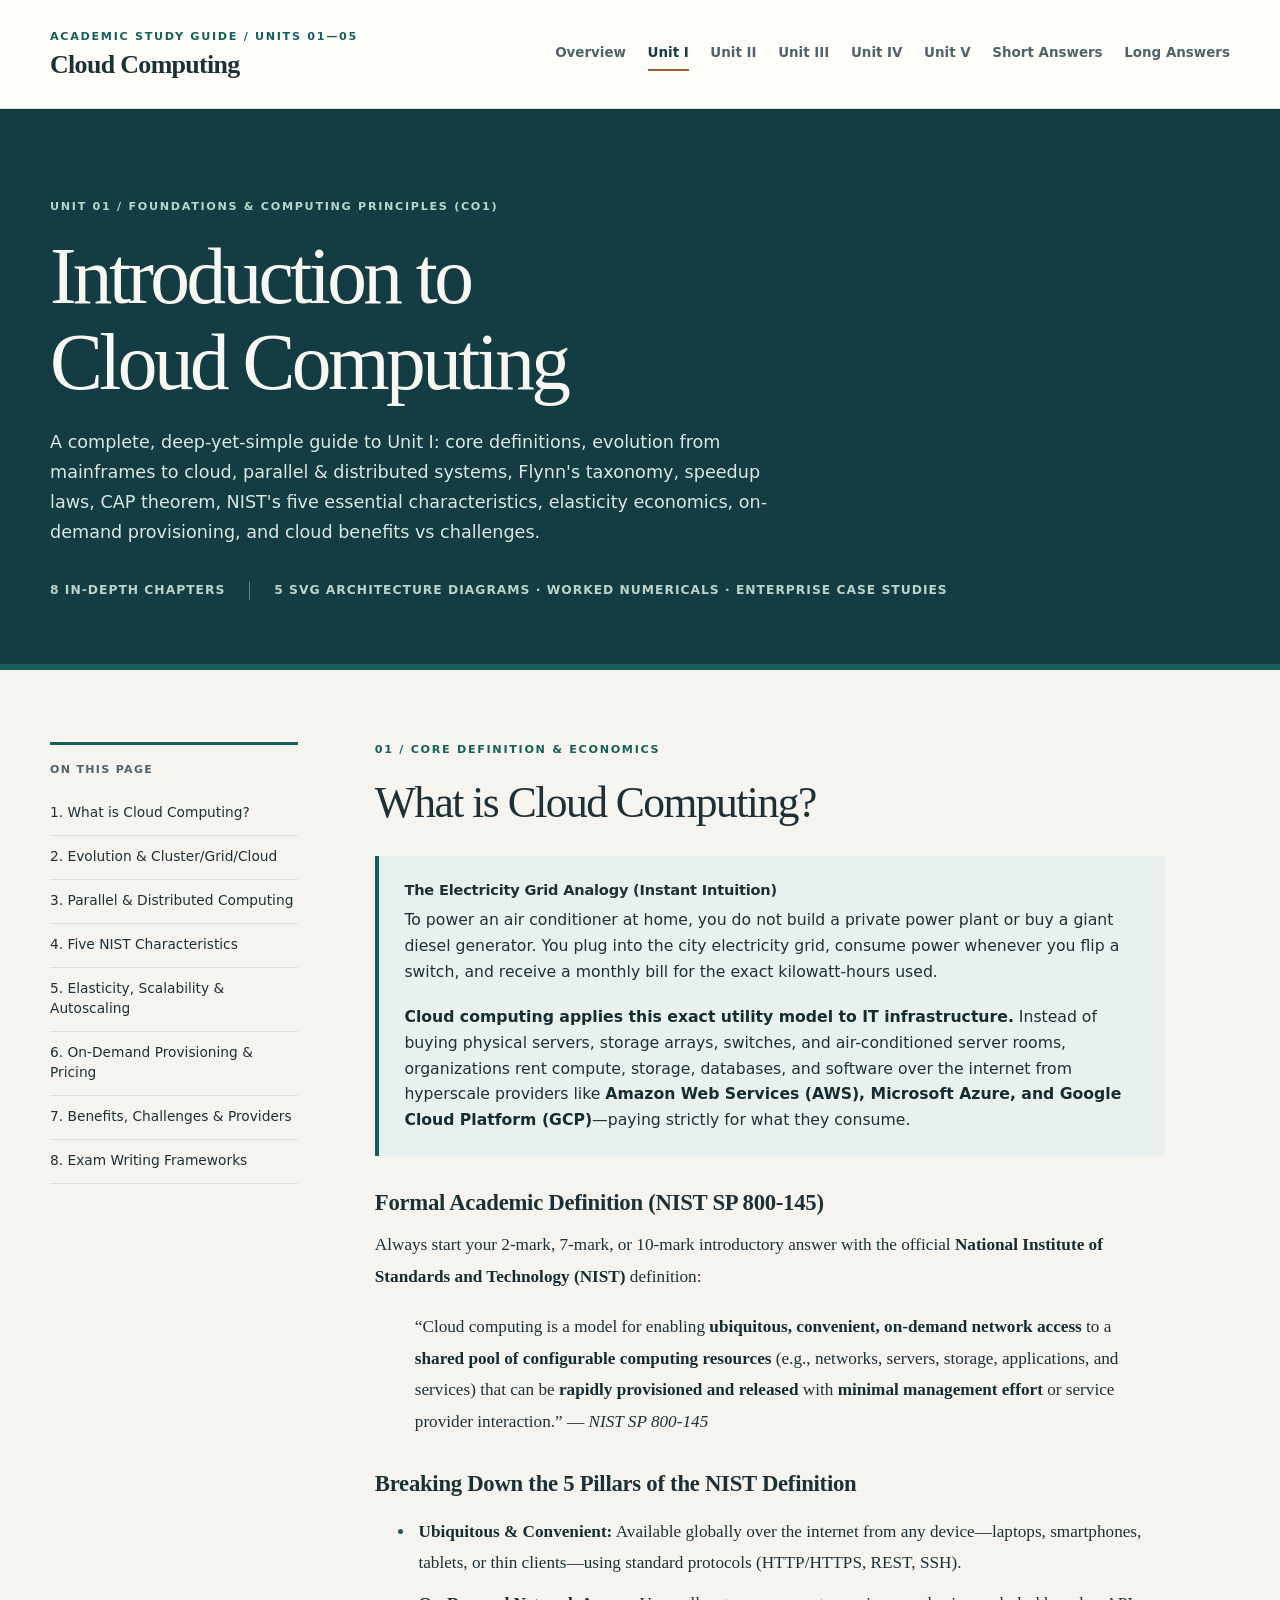
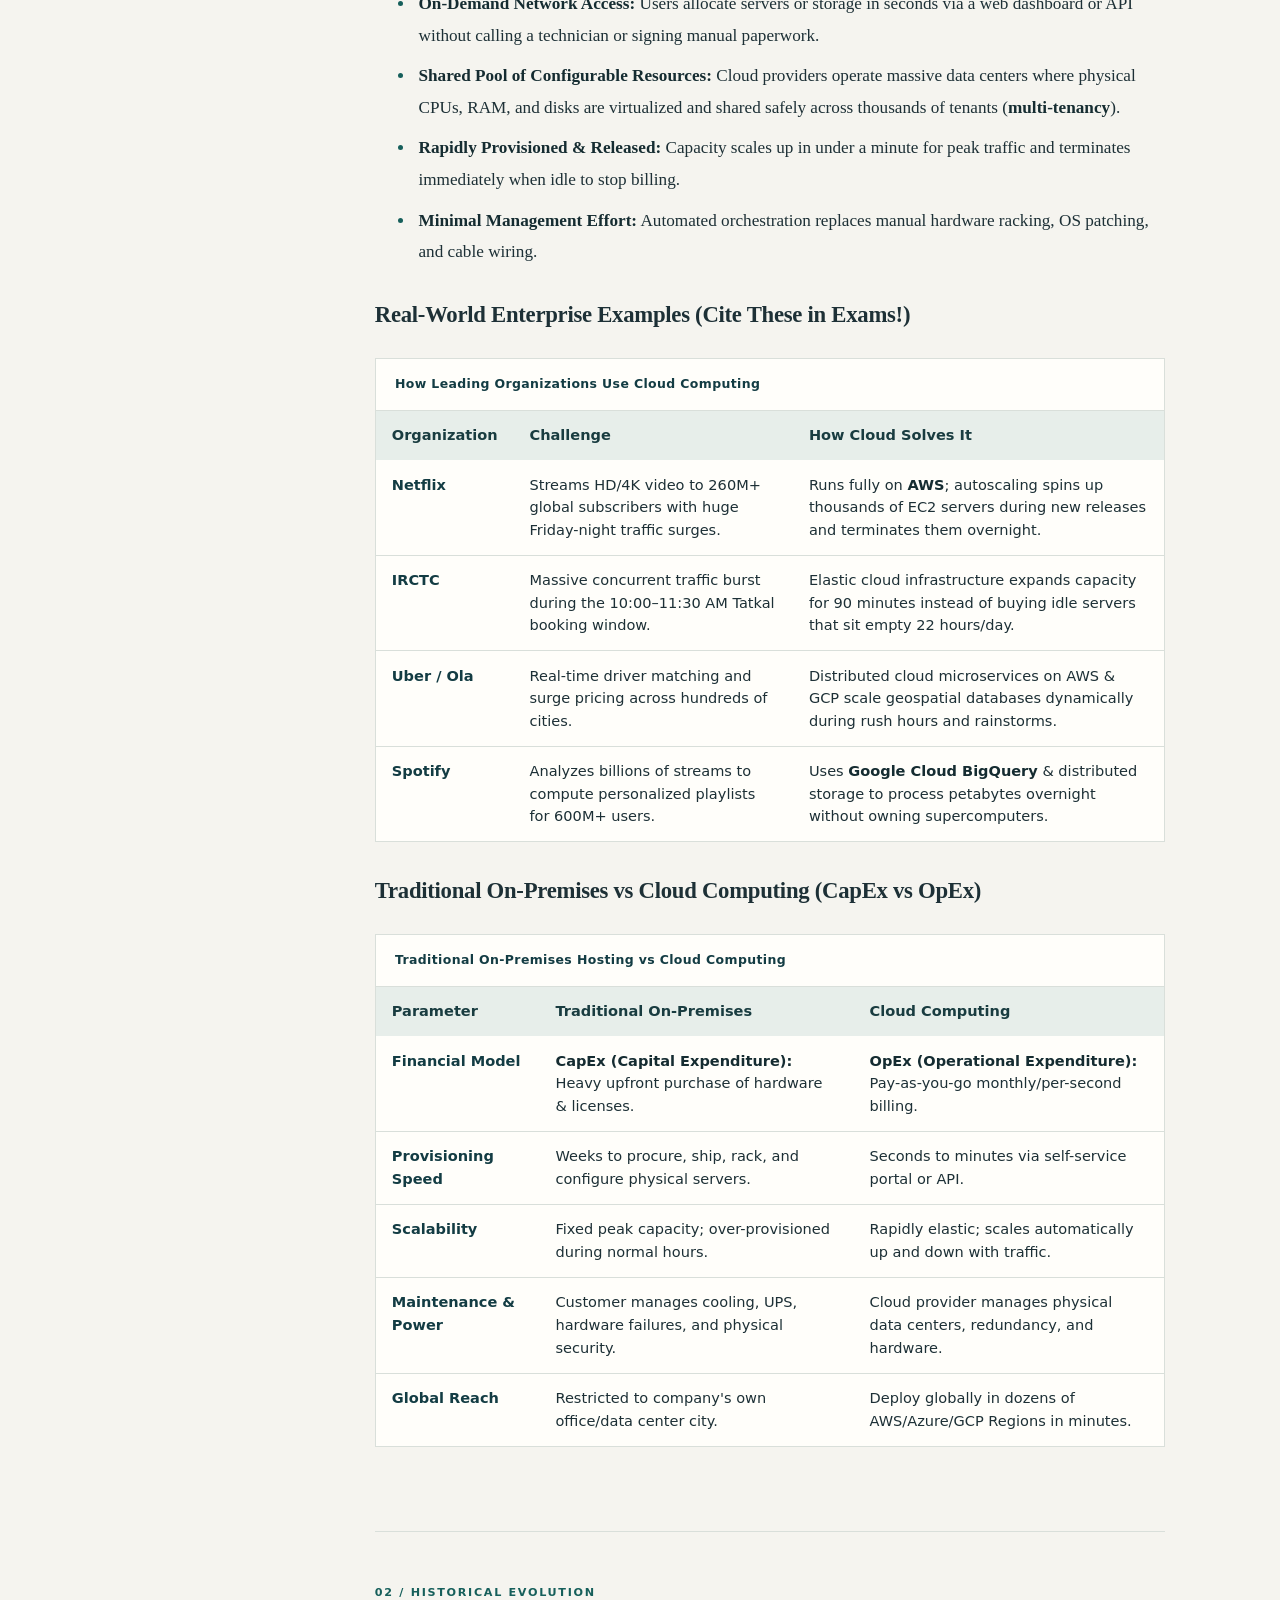
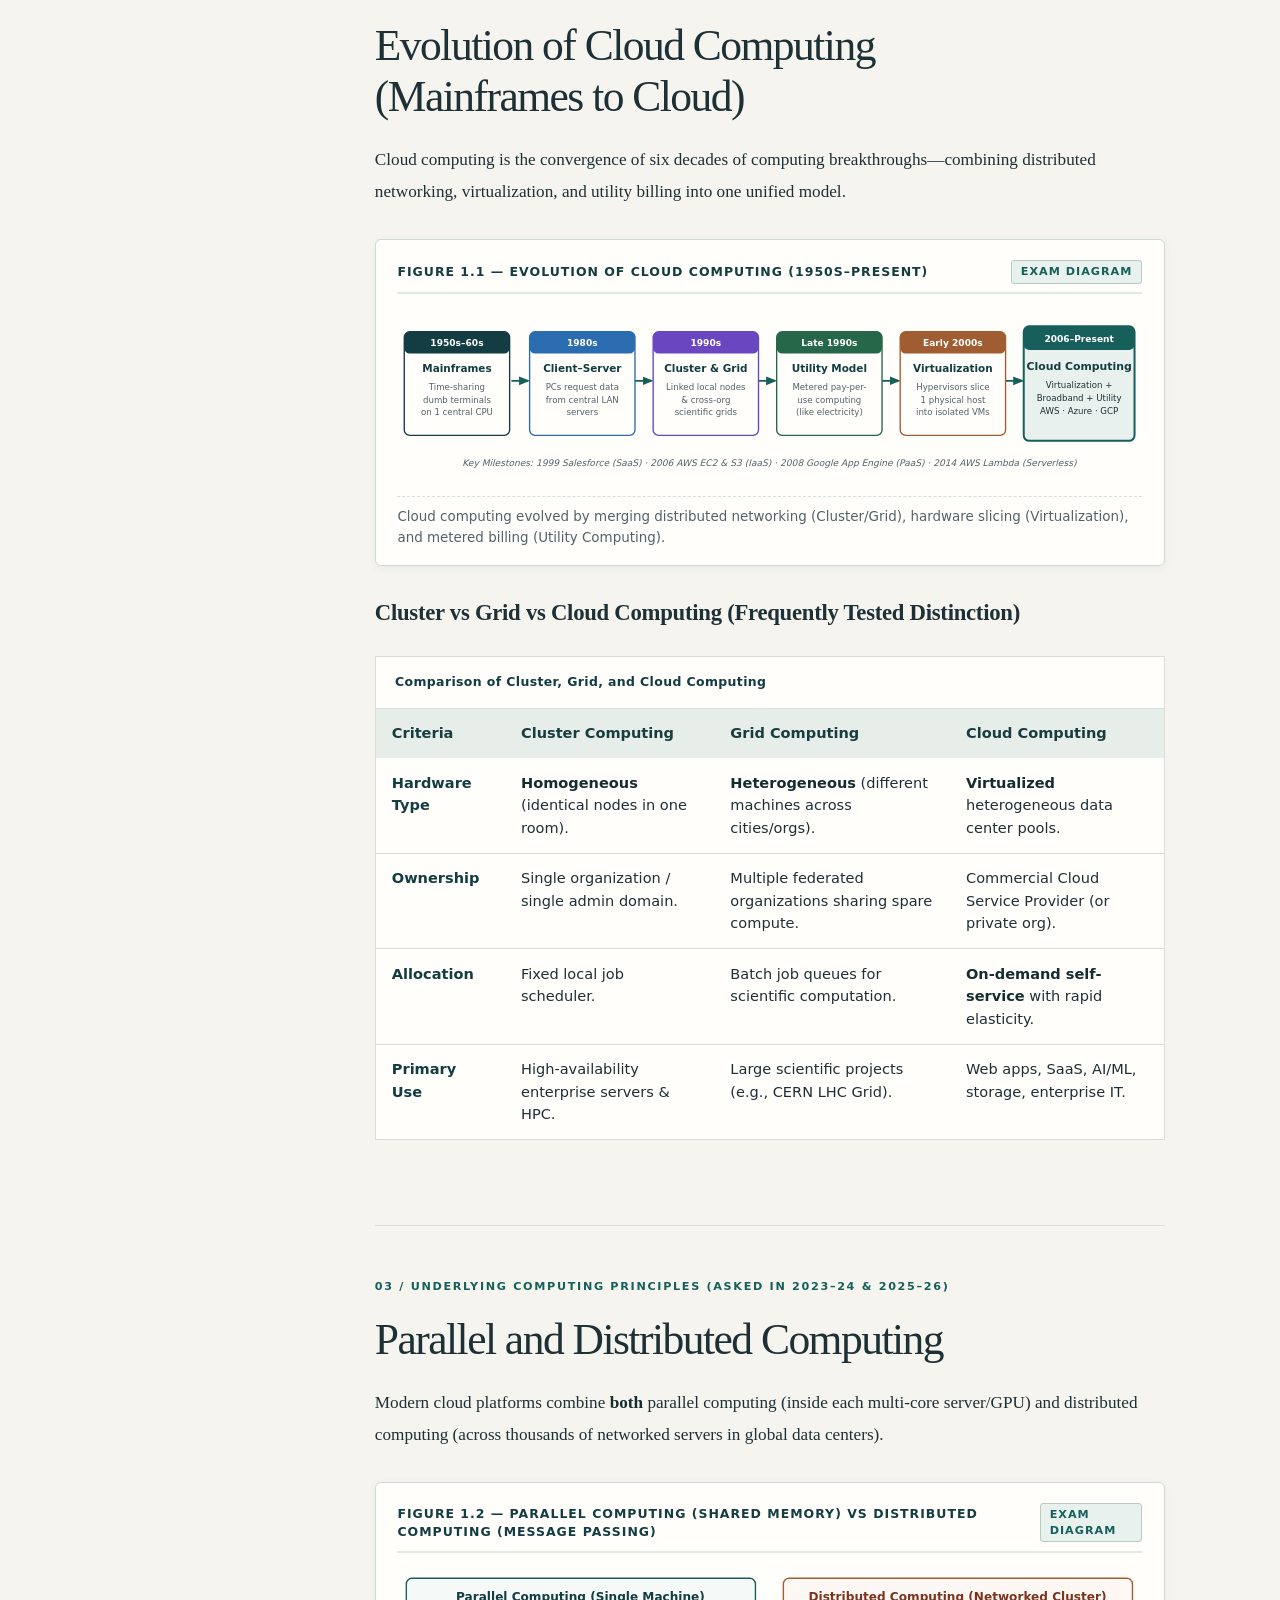
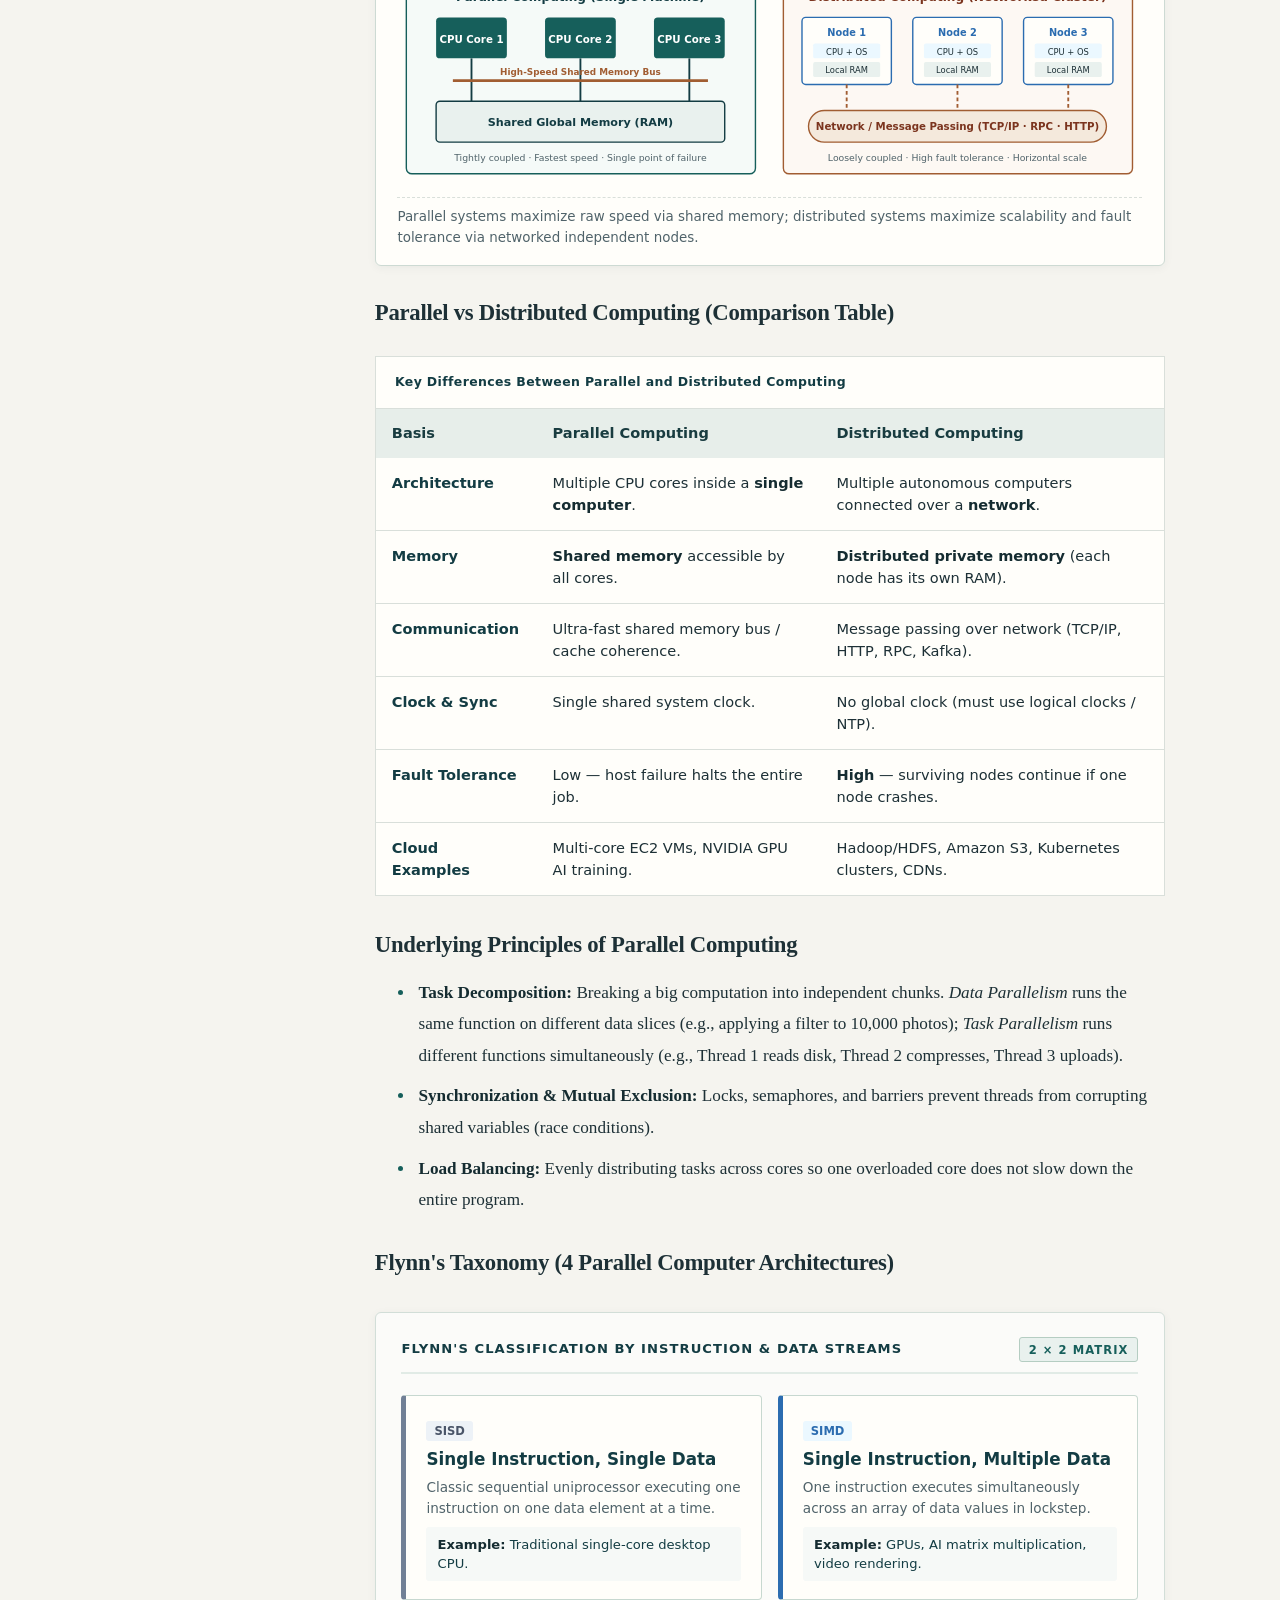
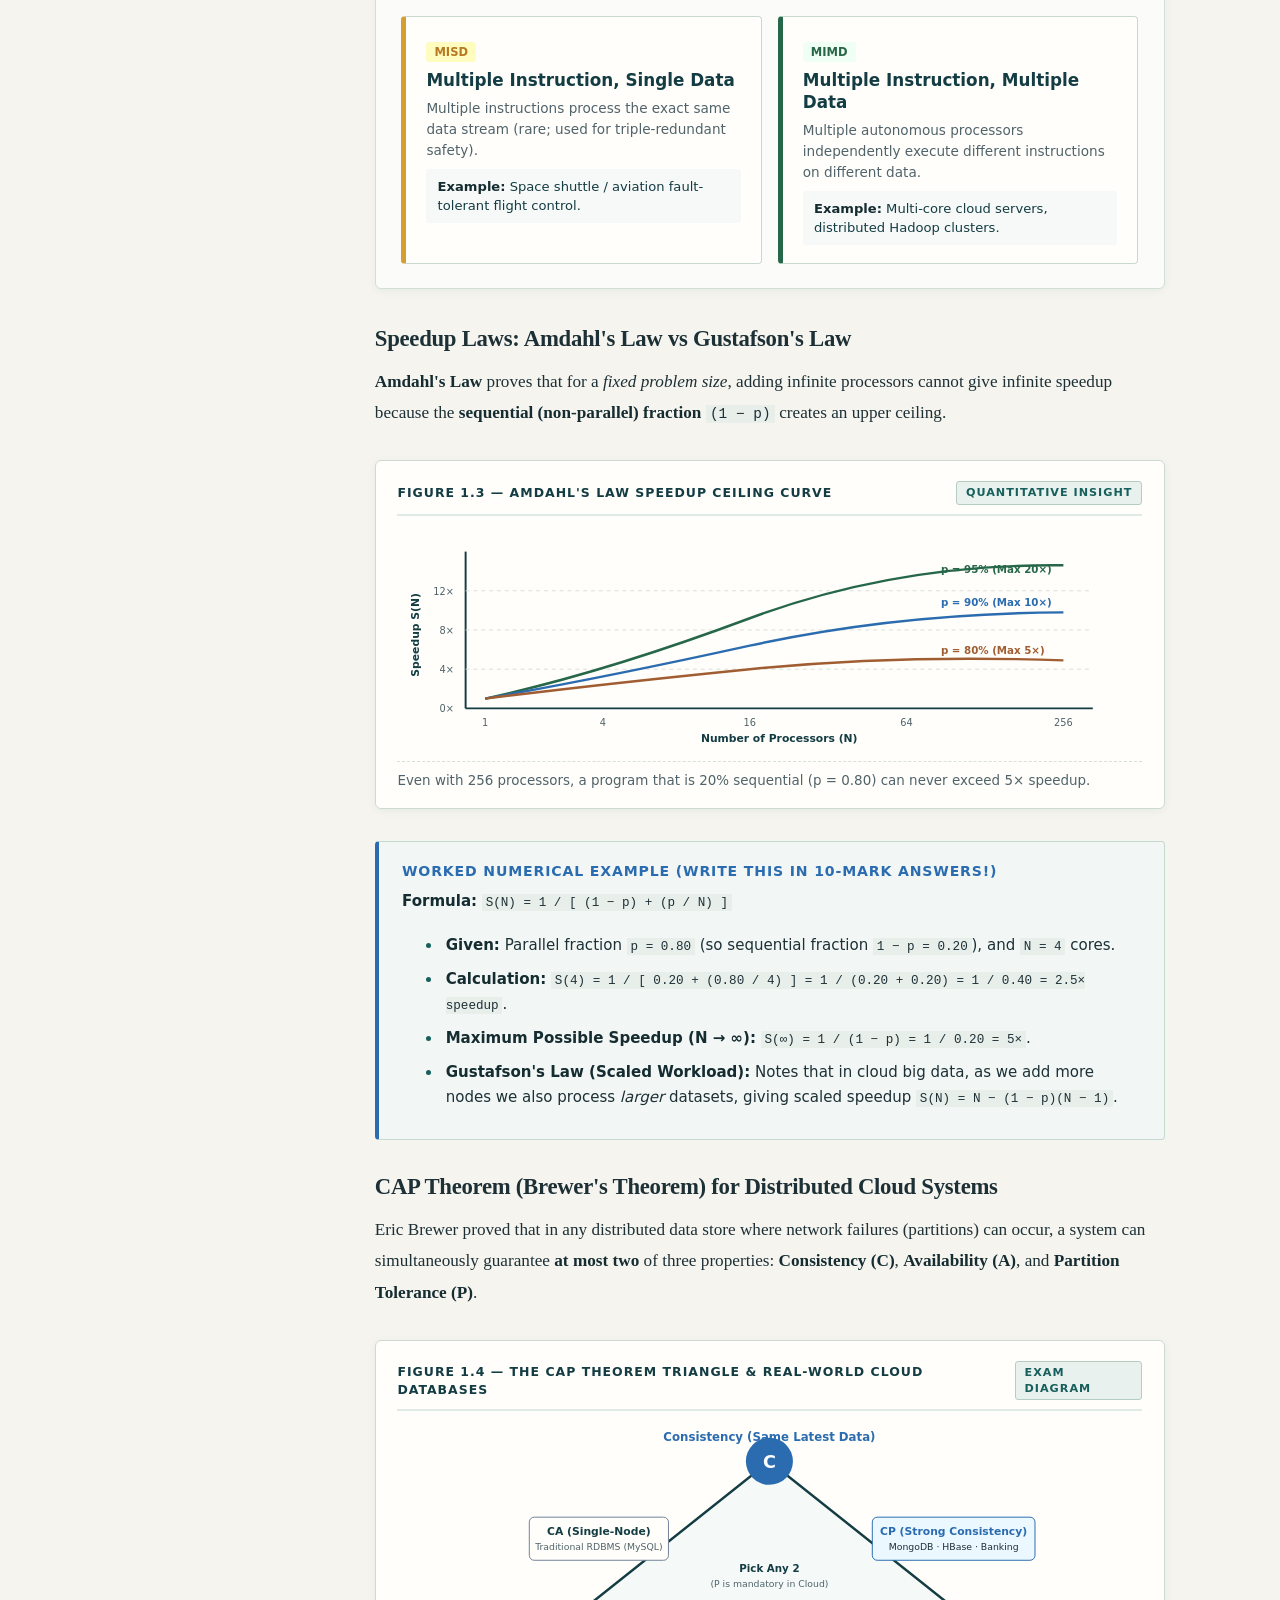
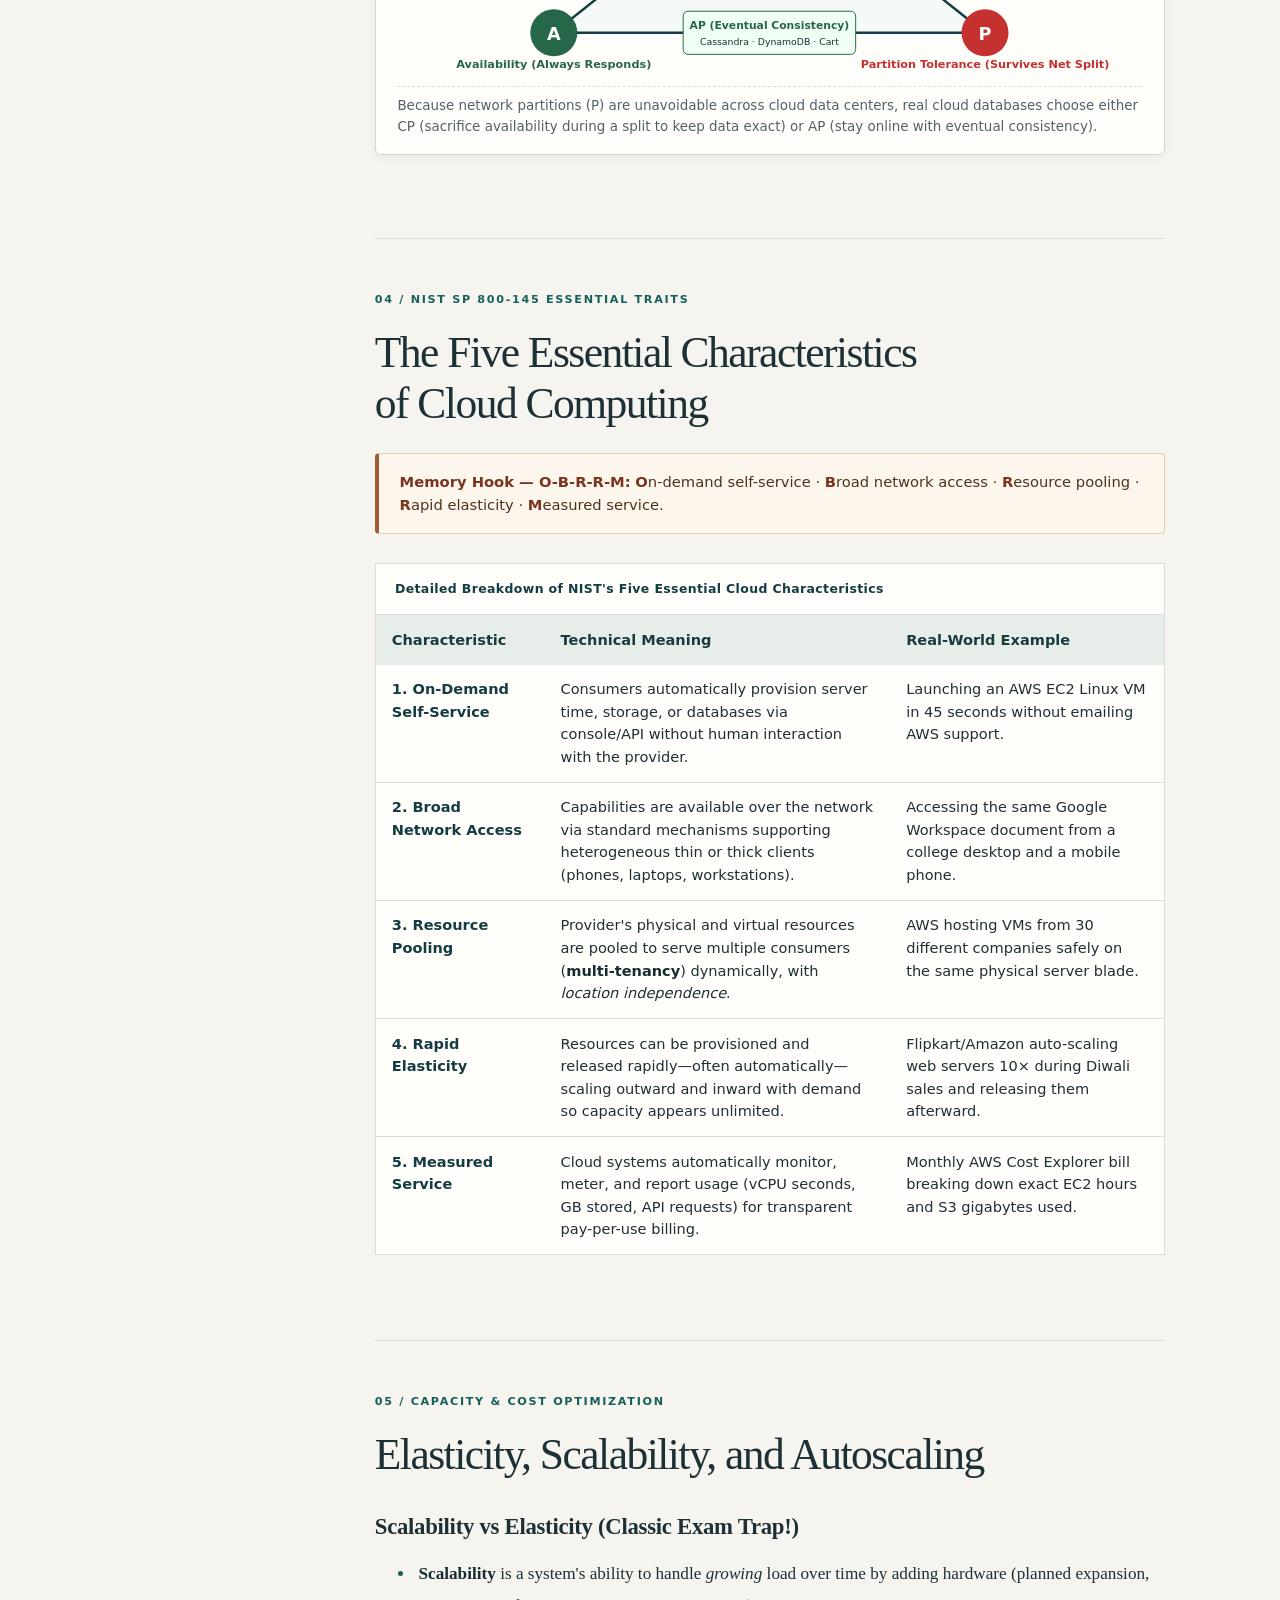
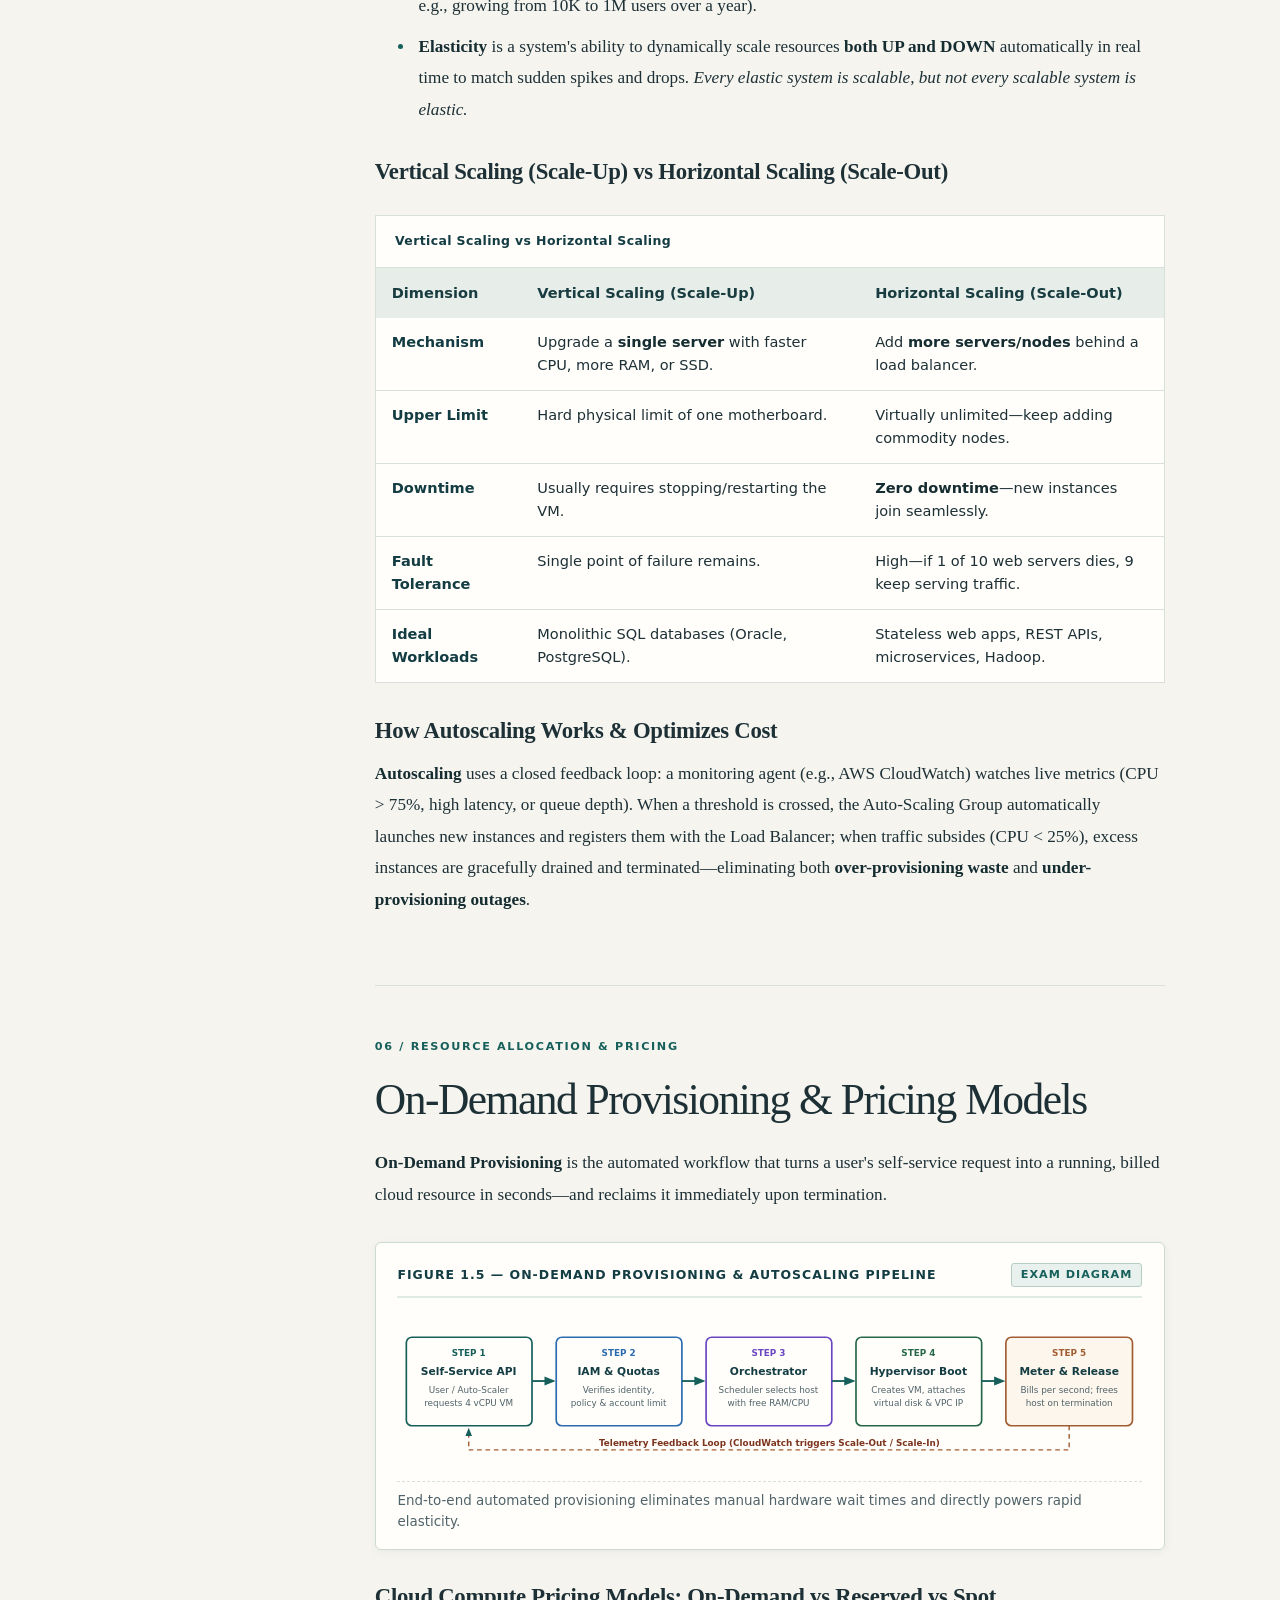
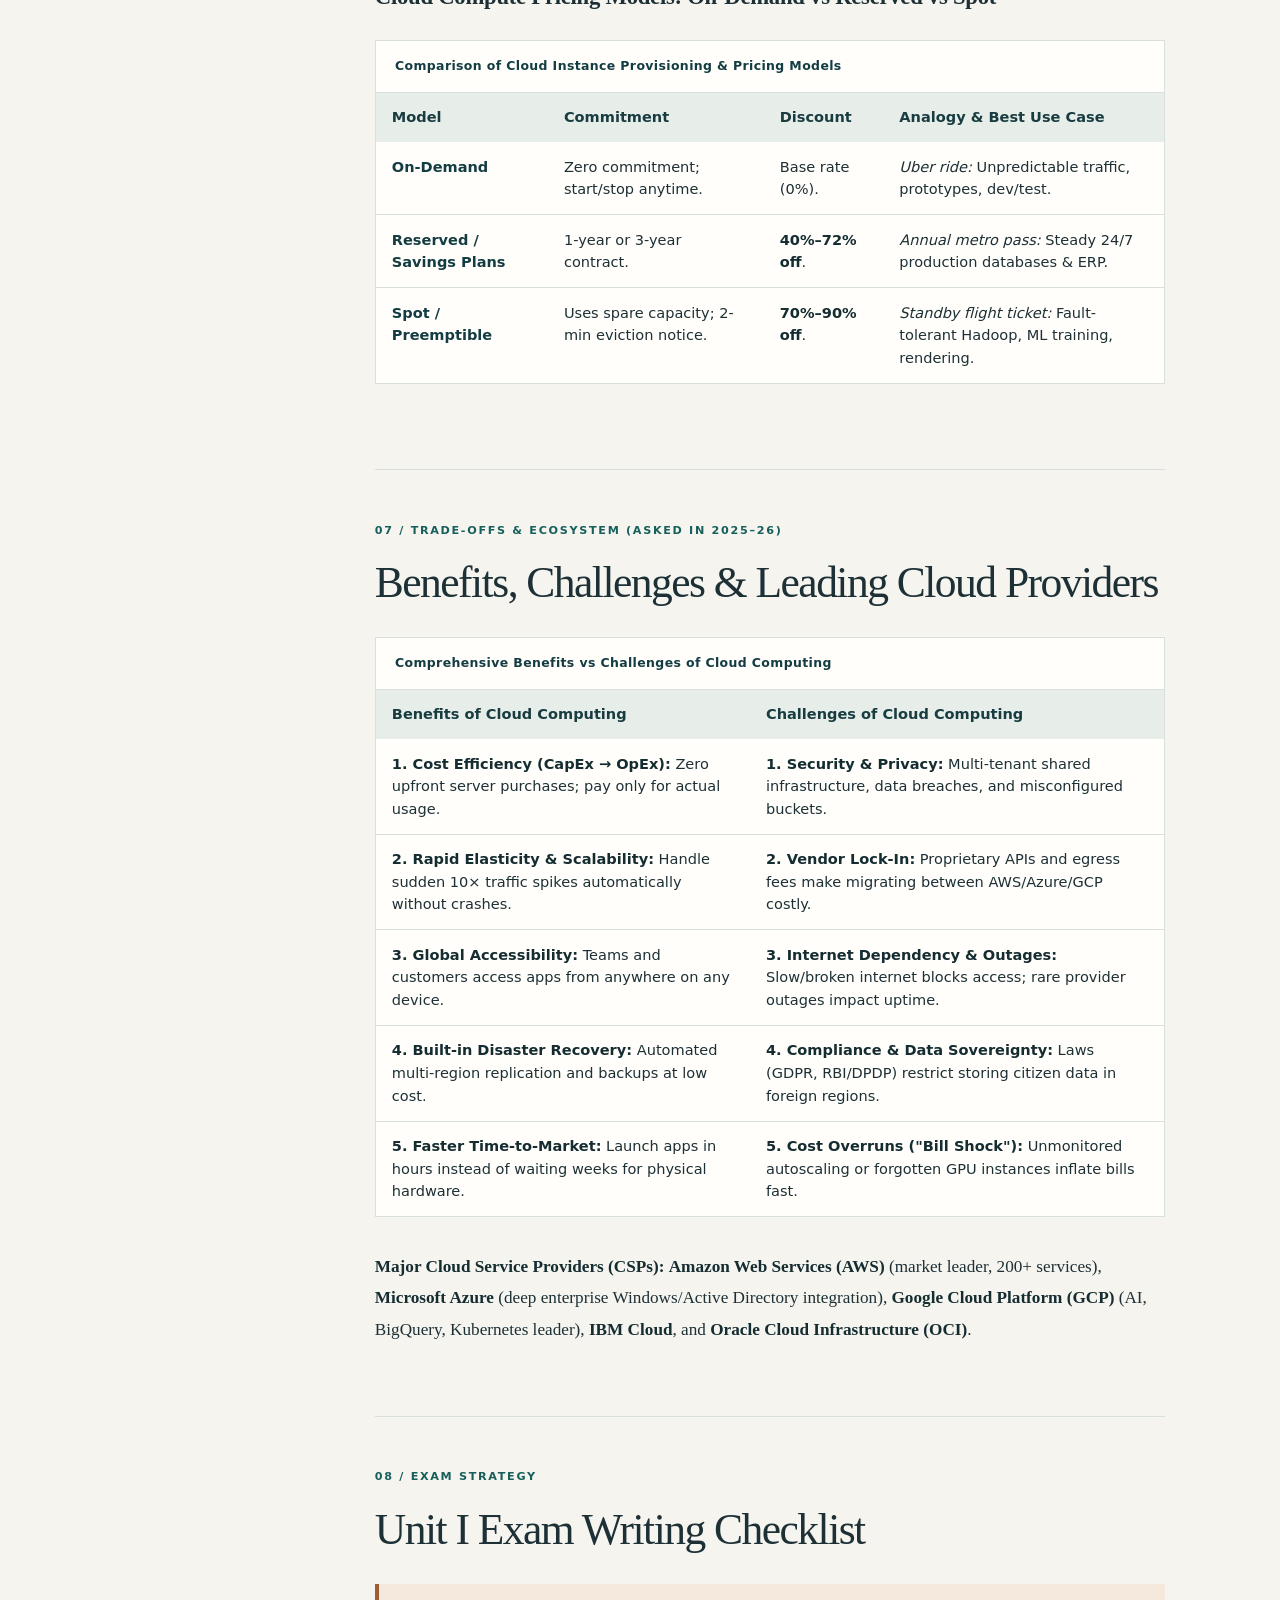
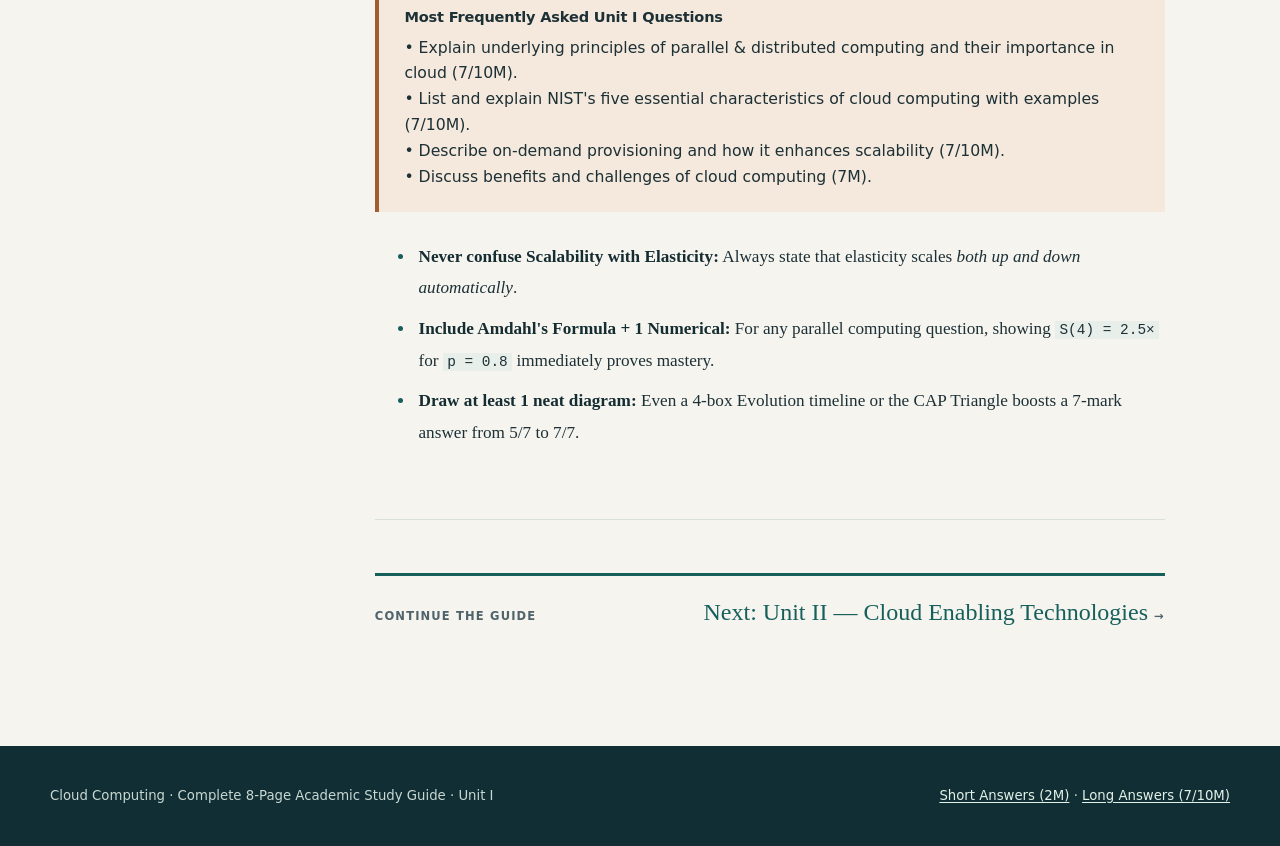
==== commit 08337869: "feat: expand to 8-page study guide (Units 1-5, short & long answers, SVG diagrams)" ====
--- a/unit1.html
+++ b/unit1.html
@@ -3,26 +3,29 @@
 <head>
   <meta charset="utf-8">
   <meta name="viewport" content="width=device-width, initial-scale=1">
-  <meta name="description" content="Unit I comprehensive academic study guide to cloud computing: definitions, evolution, parallel and distributed computing, Flynn's taxonomy, Amdahl's law, CAP theorem, NIST characteristics, elasticity, and on-demand provisioning with real-world examples.">
-  <title>Unit I — Foundations of Cloud Computing | Cloud Computing Study Guide</title>
+  <meta name="description" content="Comprehensive, exam-ready Unit I guide for Cloud Computing: NIST definition, evolution, Cluster vs Grid vs Cloud, parallel and distributed computing, Flynn's taxonomy, Amdahl's and Gustafson's laws, CAP theorem, 5 NIST characteristics, elasticity, autoscaling, on-demand provisioning, benefits and challenges.">
+  <title>Unit I — Introduction to Cloud Computing | Cloud Computing Study Guide</title>
   <link rel="stylesheet" href="styles.css">
 </head>
 <body>
   <div class="reading-progress-bar" id="reading-progress" aria-hidden="true"></div>
   <a class="skip-link" href="#content">Skip to content</a>
+
   <header class="site-header">
     <div class="container header-inner">
       <a class="brand" href="index.html" aria-label="Cloud Computing study guide overview">
-        <span class="brand-kicker">ACADEMIC STUDY GUIDE / UNITS 01—03</span>
+        <span class="brand-kicker">ACADEMIC STUDY GUIDE / UNITS 01—05</span>
         <span class="brand-name">Cloud Computing</span>
       </a>
-      <nav class="site-nav" aria-label="Main navigation">
+      <nav class="site-nav" aria-label="Primary navigation">
         <a href="index.html">Overview</a>
         <a href="unit1.html" aria-current="page">Unit I</a>
         <a href="unit2.html">Unit II</a>
         <a href="unit3.html">Unit III</a>
-        <a href="theory.html">Short theory</a>
-        <a href="pyqs.html">Past papers</a>
+        <a href="unit4.html">Unit IV</a>
+        <a href="unit5.html">Unit V</a>
+        <a href="short-answers.html">Short Answers</a>
+        <a href="long-answers.html">Long Answers</a>
       </nav>
     </div>
   </header>
@@ -30,12 +33,12 @@
   <main id="content">
     <section class="page-hero" aria-labelledby="page-title">
       <div class="container">
-        <p class="eyebrow">Unit 01 / Foundations</p>
-        <h1 id="page-title">Foundations of cloud computing</h1>
-        <p class="lead">From core definitions and real-world analogies to historical evolution, parallel and distributed systems, Flynn's taxonomy, speedup laws, the CAP theorem, and resource economics.</p>
-        <div class="hero-meta" aria-label="Guide scope">
-          <span>8 comprehensive sections</span>
-          <span>Core concepts · Real-world enterprise examples · Visual diagrams · Exam-ready answers</span>
+        <p class="eyebrow">Unit 01 / Foundations &amp; Computing Principles (CO1)</p>
+        <h1 id="page-title">Introduction to Cloud Computing</h1>
+        <p class="lead">A complete, deep-yet-simple guide to Unit I: core definitions, evolution from mainframes to cloud, parallel &amp; distributed systems, Flynn's taxonomy, speedup laws, CAP theorem, NIST's five essential characteristics, elasticity economics, on-demand provisioning, and cloud benefits vs challenges.</p>
+        <div class="hero-meta" aria-label="Unit scope">
+          <span>8 in-depth chapters</span>
+          <span>5 SVG Architecture Diagrams · Worked Numericals · Enterprise Case Studies</span>
         </div>
       </div>
     </section>
@@ -45,547 +48,603 @@
         <nav aria-label="Unit I chapters">
           <p>On this page</p>
           <ol>
-            <li><a href="#definition">What is cloud computing?</a></li>
-            <li><a href="#evolution">How the cloud evolved</a></li>
-            <li><a href="#parallel-distributed">Parallel and distributed computing</a></li>
-            <li><a href="#characteristics">The five NIST characteristics</a></li>
-            <li><a href="#elasticity">Elasticity, scalability, and cost</a></li>
-            <li><a href="#provisioning">On-demand provisioning</a></li>
-            <li><a href="#exam-preparation">Exam preparation</a></li>
-            <li><a href="#references">References</a></li>
+            <li><a href="#definition">1. What is Cloud Computing?</a></li>
+            <li><a href="#evolution">2. Evolution &amp; Cluster/Grid/Cloud</a></li>
+            <li><a href="#parallel-distributed">3. Parallel &amp; Distributed Computing</a></li>
+            <li><a href="#characteristics">4. Five NIST Characteristics</a></li>
+            <li><a href="#elasticity">5. Elasticity, Scalability &amp; Autoscaling</a></li>
+            <li><a href="#provisioning">6. On-Demand Provisioning &amp; Pricing</a></li>
+            <li><a href="#benefits-challenges">7. Benefits, Challenges &amp; Providers</a></li>
+            <li><a href="#exam-preparation">8. Exam Writing Frameworks</a></li>
           </ol>
         </nav>
       </aside>
 
       <article class="prose" aria-label="Unit I guide">
-        <!-- 01: WHAT IS CLOUD COMPUTING -->
+
+        <!-- 01: DEFINITION -->
         <section class="chapter" id="definition" aria-labelledby="definition-title">
-          <p class="section-label">01 / Core definition</p>
-          <h2 id="definition-title">What is cloud computing?</h2>
-          
+          <p class="section-label">01 / Core Definition &amp; Economics</p>
+          <h2 id="definition-title">What is Cloud Computing?</h2>
+
           <div class="callout">
-            <h3>Core Concept &amp; The Electricity Analogy</h3>
-            <p>To run a refrigerator, an individual does not build a personal hydroelectric dam or buy a diesel generator. Instead, the appliance simply plugs into a wall socket. The power utility generates electricity at massive central stations, routes it through a shared grid, and bills the customer at the end of the month based on the exact kilowatt-hours consumed.</p>
-            <p><strong>Cloud computing delivers computing power through the exact same utility model.</strong> Instead of an organization purchasing expensive physical server racks, configuring switches, and paying air conditioning bills in a private server room, they connect to cloud data centers over the internet. With a few clicks, they rent virtual servers from providers such as Amazon Web Services (AWS), Google Cloud Platform (GCP), or Microsoft Azure, run them for as long as needed, and pay only for the seconds or gigabytes used.</p>
-          </div>
-
-          <h3>The Formal Academic Definition (NIST SP 800-145)</h3>
-          <p>In university examinations, cite the official standard formulated by the <strong>National Institute of Standards and Technology (NIST)</strong>:</p>
+            <h3>The Electricity Grid Analogy (Instant Intuition)</h3>
+            <p>To power an air conditioner at home, you do not build a private power plant or buy a giant diesel generator. You plug into the city electricity grid, consume power whenever you flip a switch, and receive a monthly bill for the exact kilowatt-hours used.</p>
+            <p><strong>Cloud computing applies this exact utility model to IT infrastructure.</strong> Instead of buying physical servers, storage arrays, switches, and air-conditioned server rooms, organizations rent compute, storage, databases, and software over the internet from hyperscale providers like <strong>Amazon Web Services (AWS), Microsoft Azure, and Google Cloud Platform (GCP)</strong>—paying strictly for what they consume.</p>
+          </div>
+
+          <h3>Formal Academic Definition (NIST SP 800-145)</h3>
+          <p>Always start your 2-mark, 7-mark, or 10-mark introductory answer with the official <strong>National Institute of Standards and Technology (NIST)</strong> definition:</p>
           <blockquote>
-            “Cloud computing is a model for enabling ubiquitous, convenient, on-demand network access to a shared pool of configurable computing resources (e.g., networks, servers, storage, applications, and services) that can be rapidly provisioned and released with minimal management effort or service provider interaction.” <a href="#ref-nist">[1]</a>
+            “Cloud computing is a model for enabling <strong>ubiquitous, convenient, on-demand network access</strong> to a <strong>shared pool of configurable computing resources</strong> (e.g., networks, servers, storage, applications, and services) that can be <strong>rapidly provisioned and released</strong> with <strong>minimal management effort</strong> or service provider interaction.” — <em>NIST SP 800-145</em>
           </blockquote>
 
-          <h3>Deconstructing the NIST Definition</h3>
-          <p>This definition rests on five technical pillars:</p>
+          <h3>Breaking Down the 5 Pillars of the NIST Definition</h3>
           <ul>
-            <li><strong>Ubiquitous &amp; Convenient:</strong> Accessible from any location globally, across any device (laptop, smartphone, tablet, workstation) via standard web protocols.</li>
-            <li><strong>On-demand Network Access:</strong> Resources are delivered over the network immediately upon request, without waiting days or weeks for manual intervention.</li>
-            <li><strong>Shared Pool of Configurable Resources:</strong> High-density servers and storage arrays in enterprise data centers are pooled together and dynamically sliced among multiple clients.</li>
-            <li><strong>Rapidly Provisioned &amp; Released:</strong> Compute capacity can spin up in under 60 seconds, run an intensive batch job for several hours, and terminate immediately to stop billing.</li>
-            <li><strong>Minimal Management Effort:</strong> Users do not need to call a technician or negotiate separate hardware contracts; resource operations are managed through automated web consoles or APIs.</li>
+            <li><strong>Ubiquitous &amp; Convenient:</strong> Available globally over the internet from any device—laptops, smartphones, tablets, or thin clients—using standard protocols (HTTP/HTTPS, REST, SSH).</li>
+            <li><strong>On-Demand Network Access:</strong> Users allocate servers or storage in seconds via a web dashboard or API without calling a technician or signing manual paperwork.</li>
+            <li><strong>Shared Pool of Configurable Resources:</strong> Cloud providers operate massive data centers where physical CPUs, RAM, and disks are virtualized and shared safely across thousands of tenants (<strong>multi-tenancy</strong>).</li>
+            <li><strong>Rapidly Provisioned &amp; Released:</strong> Capacity scales up in under a minute for peak traffic and terminates immediately when idle to stop billing.</li>
+            <li><strong>Minimal Management Effort:</strong> Automated orchestration replaces manual hardware racking, OS patching, and cable wiring.</li>
           </ul>
 
-          <h3>Real-World Enterprise Examples</h3>
-          <div class="table-wrap">
-            <table>
-              <caption>How modern enterprises leverage cloud computing in daily operations</caption>
-              <thead>
-                <tr><th scope="col">Company</th><th scope="col">Operational Scenario</th><th scope="col">Cloud Architecture Value</th></tr>
-              </thead>
-              <tbody>
-                <tr>
-                  <th scope="row"><strong>Netflix</strong></th>
-                  <td>Streams billions of hours of high-definition video to over 260 million global subscribers.</td>
-                  <td>Netflix migrated entirely off physical data centers to AWS. On Friday evenings, when traffic explodes during new show premieres, AWS auto-scaling spins up thousands of extra virtual servers. Late at night, these servers are terminated, eliminating massive idle electricity and hardware maintenance costs.</td>
-                </tr>
-                <tr>
-                  <th scope="row"><strong>Uber / Ola</strong></th>
-                  <td>Processes real-time ride requests, matches drivers, and computes dynamic route pricing across hundreds of cities.</td>
-                  <td>Ride demand fluctuates dramatically during rainstorms or rush hours. Cloud services (AWS and Google Cloud) scale database nodes and geospatial microservices dynamically without system downtime.</td>
-                </tr>
-                <tr>
-                  <th scope="row"><strong>Spotify</strong></th>
-                  <td>Stores and streams over 100 million tracks while computing personalized playlists for 600 million users.</td>
-                  <td>Spotify leverages Google Cloud's distributed BigQuery data engine to analyze billions of song streams overnight and generate personalized "Discover Weekly" recommendations.</td>
-                </tr>
-                <tr>
-                  <th scope="row"><strong>IRCTC (Indian Railways)</strong></th>
-                  <td>Handles massive concurrent surges during morning Tatkal booking windows (10:00 AM – 11:30 AM).</td>
-                  <td>Instead of purchasing physical servers that sit idle for the remaining 22 hours of the day, an elastic cloud architecture scales compute out during booking rushes and scales in afterward.</td>
-                </tr>
-              </tbody>
-            </table>
-          </div>
-
-          <h3>Cloud vs Traditional Dedicated Hosting</h3>
+          <h3>Real-World Enterprise Examples (Cite These in Exams!)</h3>
+          <div class="table-wrap">
+            <table>
+              <caption>How Leading Organizations Use Cloud Computing</caption>
+              <thead>
+                <tr><th scope="col">Organization</th><th scope="col">Challenge</th><th scope="col">How Cloud Solves It</th></tr>
+              </thead>
+              <tbody>
+                <tr><th scope="row">Netflix</th><td>Streams HD/4K video to 260M+ global subscribers with huge Friday-night traffic surges.</td><td>Runs fully on <strong>AWS</strong>; autoscaling spins up thousands of EC2 servers during new releases and terminates them overnight.</td></tr>
+                <tr><th scope="row">IRCTC</th><td>Massive concurrent traffic burst during the 10:00–11:30 AM Tatkal booking window.</td><td>Elastic cloud infrastructure expands capacity for 90 minutes instead of buying idle servers that sit empty 22 hours/day.</td></tr>
+                <tr><th scope="row">Uber / Ola</th><td>Real-time driver matching and surge pricing across hundreds of cities.</td><td>Distributed cloud microservices on AWS &amp; GCP scale geospatial databases dynamically during rush hours and rainstorms.</td></tr>
+                <tr><th scope="row">Spotify</th><td>Analyzes billions of streams to compute personalized playlists for 600M+ users.</td><td>Uses <strong>Google Cloud BigQuery</strong> &amp; distributed storage to process petabytes overnight without owning supercomputers.</td></tr>
+              </tbody>
+            </table>
+          </div>
+
+          <h3>Traditional On-Premises vs Cloud Computing (CapEx vs OpEx)</h3>
+          <div class="table-wrap">
+            <table>
+              <caption>Traditional On-Premises Hosting vs Cloud Computing</caption>
+              <thead>
+                <tr><th scope="col">Parameter</th><th scope="col">Traditional On-Premises</th><th scope="col">Cloud Computing</th></tr>
+              </thead>
+              <tbody>
+                <tr><th scope="row">Financial Model</th><td><strong>CapEx (Capital Expenditure):</strong> Heavy upfront purchase of hardware &amp; licenses.</td><td><strong>OpEx (Operational Expenditure):</strong> Pay-as-you-go monthly/per-second billing.</td></tr>
+                <tr><th scope="row">Provisioning Speed</th><td>Weeks to procure, ship, rack, and configure physical servers.</td><td>Seconds to minutes via self-service portal or API.</td></tr>
+                <tr><th scope="row">Scalability</th><td>Fixed peak capacity; over-provisioned during normal hours.</td><td>Rapidly elastic; scales automatically up and down with traffic.</td></tr>
+                <tr><th scope="row">Maintenance &amp; Power</th><td>Customer manages cooling, UPS, hardware failures, and physical security.</td><td>Cloud provider manages physical data centers, redundancy, and hardware.</td></tr>
+                <tr><th scope="row">Global Reach</th><td>Restricted to company's own office/data center city.</td><td>Deploy globally in dozens of AWS/Azure/GCP Regions in minutes.</td></tr>
+              </tbody>
+            </table>
+          </div>
+        </section>
+
+        <!-- 02: EVOLUTION -->
+        <section class="chapter" id="evolution" aria-labelledby="evolution-title">
+          <p class="section-label">02 / Historical Evolution</p>
+          <h2 id="evolution-title">Evolution of Cloud Computing (Mainframes to Cloud)</h2>
+          <p>Cloud computing is the convergence of six decades of computing breakthroughs—combining distributed networking, virtualization, and utility billing into one unified model.</p>
+
+          <figure class="svg-figure">
+            <div class="svg-figure-header">
+              <span>Figure 1.1 — Evolution of Cloud Computing (1950s–Present)</span>
+              <span class="badge">Exam Diagram</span>
+            </div>
+            <svg viewBox="0 0 820 190" role="img" aria-label="Timeline showing evolution from Mainframes to Client-Server, Cluster and Grid, Utility Computing, Virtualization, and Cloud Computing">
+              <defs>
+                <marker id="arr1" viewBox="0 0 10 10" refX="8" refY="5" markerWidth="6" markerHeight="6" orient="auto-start-reverse">
+                  <path d="M 0 1 L 10 5 L 0 9 z" fill="#165f5b"/>
+                </marker>
+              </defs>
+              <!-- Connectors -->
+              <line x1="126" y1="78" x2="144" y2="78" stroke="#165f5b" stroke-width="2" marker-end="url(#arr1)"/>
+              <line x1="262" y1="78" x2="280" y2="78" stroke="#165f5b" stroke-width="2" marker-end="url(#arr1)"/>
+              <line x1="398" y1="78" x2="416" y2="78" stroke="#165f5b" stroke-width="2" marker-end="url(#arr1)"/>
+              <line x1="534" y1="78" x2="552" y2="78" stroke="#165f5b" stroke-width="2" marker-end="url(#arr1)"/>
+              <line x1="670" y1="78" x2="688" y2="78" stroke="#165f5b" stroke-width="2" marker-end="url(#arr1)"/>
+
+              <!-- Box 1 -->
+              <rect x="8" y="24" width="116" height="114" rx="6" fill="#fffefa" stroke="#133c43" stroke-width="1.5"/>
+              <rect x="8" y="24" width="116" height="24" rx="6" fill="#133c43"/>
+              <text x="66" y="40" text-anchor="middle" fill="#fff" font-family="system-ui,sans-serif" font-size="10" font-weight="700">1950s–60s</text>
+              <text x="66" y="68" text-anchor="middle" fill="#133c43" font-family="system-ui,sans-serif" font-size="11.5" font-weight="700">Mainframes</text>
+              <text x="66" y="88" text-anchor="middle" fill="#50636a" font-family="system-ui,sans-serif" font-size="9.5">Time-sharing</text>
+              <text x="66" y="102" text-anchor="middle" fill="#50636a" font-family="system-ui,sans-serif" font-size="9.5">dumb terminals</text>
+              <text x="66" y="116" text-anchor="middle" fill="#50636a" font-family="system-ui,sans-serif" font-size="9.5">on 1 central CPU</text>
+
+              <!-- Box 2 -->
+              <rect x="146" y="24" width="116" height="114" rx="6" fill="#fffefa" stroke="#2b6cb0" stroke-width="1.5"/>
+              <rect x="146" y="24" width="116" height="24" rx="6" fill="#2b6cb0"/>
+              <text x="204" y="40" text-anchor="middle" fill="#fff" font-family="system-ui,sans-serif" font-size="10" font-weight="700">1980s</text>
+              <text x="204" y="68" text-anchor="middle" fill="#133c43" font-family="system-ui,sans-serif" font-size="11.5" font-weight="700">Client–Server</text>
+              <text x="204" y="88" text-anchor="middle" fill="#50636a" font-family="system-ui,sans-serif" font-size="9.5">PCs request data</text>
+              <text x="204" y="102" text-anchor="middle" fill="#50636a" font-family="system-ui,sans-serif" font-size="9.5">from central LAN</text>
+              <text x="204" y="116" text-anchor="middle" fill="#50636a" font-family="system-ui,sans-serif" font-size="9.5">servers</text>
+
+              <!-- Box 3 -->
+              <rect x="282" y="24" width="116" height="114" rx="6" fill="#fffefa" stroke="#6b46c1" stroke-width="1.5"/>
+              <rect x="282" y="24" width="116" height="24" rx="6" fill="#6b46c1"/>
+              <text x="340" y="40" text-anchor="middle" fill="#fff" font-family="system-ui,sans-serif" font-size="10" font-weight="700">1990s</text>
+              <text x="340" y="68" text-anchor="middle" fill="#133c43" font-family="system-ui,sans-serif" font-size="11.5" font-weight="700">Cluster &amp; Grid</text>
+              <text x="340" y="88" text-anchor="middle" fill="#50636a" font-family="system-ui,sans-serif" font-size="9.5">Linked local nodes</text>
+              <text x="340" y="102" text-anchor="middle" fill="#50636a" font-family="system-ui,sans-serif" font-size="9.5">&amp; cross-org</text>
+              <text x="340" y="116" text-anchor="middle" fill="#50636a" font-family="system-ui,sans-serif" font-size="9.5">scientific grids</text>
+
+              <!-- Box 4 -->
+              <rect x="418" y="24" width="116" height="114" rx="6" fill="#fffefa" stroke="#276749" stroke-width="1.5"/>
+              <rect x="418" y="24" width="116" height="24" rx="6" fill="#276749"/>
+              <text x="476" y="40" text-anchor="middle" fill="#fff" font-family="system-ui,sans-serif" font-size="10" font-weight="700">Late 1990s</text>
+              <text x="476" y="68" text-anchor="middle" fill="#133c43" font-family="system-ui,sans-serif" font-size="11.5" font-weight="700">Utility Model</text>
+              <text x="476" y="88" text-anchor="middle" fill="#50636a" font-family="system-ui,sans-serif" font-size="9.5">Metered pay-per-</text>
+              <text x="476" y="102" text-anchor="middle" fill="#50636a" font-family="system-ui,sans-serif" font-size="9.5">use computing</text>
+              <text x="476" y="116" text-anchor="middle" fill="#50636a" font-family="system-ui,sans-serif" font-size="9.5">(like electricity)</text>
+
+              <!-- Box 5 -->
+              <rect x="554" y="24" width="116" height="114" rx="6" fill="#fffefa" stroke="#a15d32" stroke-width="1.5"/>
+              <rect x="554" y="24" width="116" height="24" rx="6" fill="#a15d32"/>
+              <text x="612" y="40" text-anchor="middle" fill="#fff" font-family="system-ui,sans-serif" font-size="10" font-weight="700">Early 2000s</text>
+              <text x="612" y="68" text-anchor="middle" fill="#133c43" font-family="system-ui,sans-serif" font-size="11.5" font-weight="700">Virtualization</text>
+              <text x="612" y="88" text-anchor="middle" fill="#50636a" font-family="system-ui,sans-serif" font-size="9.5">Hypervisors slice</text>
+              <text x="612" y="102" text-anchor="middle" fill="#50636a" font-family="system-ui,sans-serif" font-size="9.5">1 physical host</text>
+              <text x="612" y="116" text-anchor="middle" fill="#50636a" font-family="system-ui,sans-serif" font-size="9.5">into isolated VMs</text>
+
+              <!-- Box 6 -->
+              <rect x="690" y="18" width="122" height="126" rx="6" fill="#e9f1ee" stroke="#165f5b" stroke-width="2.2"/>
+              <rect x="690" y="18" width="122" height="26" rx="6" fill="#165f5b"/>
+              <text x="751" y="35" text-anchor="middle" fill="#fff" font-family="system-ui,sans-serif" font-size="10" font-weight="700">2006–Present</text>
+              <text x="751" y="66" text-anchor="middle" fill="#133c43" font-family="system-ui,sans-serif" font-size="12" font-weight="800">Cloud Computing</text>
+              <text x="751" y="86" text-anchor="middle" fill="#1d3036" font-family="system-ui,sans-serif" font-size="9.5">Virtualization +</text>
+              <text x="751" y="100" text-anchor="middle" fill="#1d3036" font-family="system-ui,sans-serif" font-size="9.5">Broadband + Utility</text>
+              <text x="751" y="114" text-anchor="middle" fill="#1d3036" font-family="system-ui,sans-serif" font-size="9.5">AWS · Azure · GCP</text>
+
+              <!-- Footer milestone bar -->
+              <text x="410" y="172" text-anchor="middle" fill="#50636a" font-family="system-ui,sans-serif" font-size="10" font-style="italic">Key Milestones: 1999 Salesforce (SaaS) · 2006 AWS EC2 &amp; S3 (IaaS) · 2008 Google App Engine (PaaS) · 2014 AWS Lambda (Serverless)</text>
+            </svg>
+            <figcaption>Cloud computing evolved by merging distributed networking (Cluster/Grid), hardware slicing (Virtualization), and metered billing (Utility Computing).</figcaption>
+          </figure>
+
+          <h3>Cluster vs Grid vs Cloud Computing (Frequently Tested Distinction)</h3>
+          <div class="table-wrap">
+            <table>
+              <caption>Comparison of Cluster, Grid, and Cloud Computing</caption>
+              <thead>
+                <tr><th scope="col">Criteria</th><th scope="col">Cluster Computing</th><th scope="col">Grid Computing</th><th scope="col">Cloud Computing</th></tr>
+              </thead>
+              <tbody>
+                <tr><th scope="row">Hardware Type</th><td><strong>Homogeneous</strong> (identical nodes in one room).</td><td><strong>Heterogeneous</strong> (different machines across cities/orgs).</td><td><strong>Virtualized</strong> heterogeneous data center pools.</td></tr>
+                <tr><th scope="row">Ownership</th><td>Single organization / single admin domain.</td><td>Multiple federated organizations sharing spare compute.</td><td>Commercial Cloud Service Provider (or private org).</td></tr>
+                <tr><th scope="row">Allocation</th><td>Fixed local job scheduler.</td><td>Batch job queues for scientific computation.</td><td><strong>On-demand self-service</strong> with rapid elasticity.</td></tr>
+                <tr><th scope="row">Primary Use</th><td>High-availability enterprise servers &amp; HPC.</td><td>Large scientific projects (e.g., CERN LHC Grid).</td><td>Web apps, SaaS, AI/ML, storage, enterprise IT.</td></tr>
+              </tbody>
+            </table>
+          </div>
+        </section>
+
+        <!-- 03: PARALLEL & DISTRIBUTED COMPUTING -->
+        <section class="chapter" id="parallel-distributed" aria-labelledby="parallel-title">
+          <p class="section-label">03 / Underlying Computing Principles (Asked in 2023–24 &amp; 2025–26)</p>
+          <h2 id="parallel-title">Parallel and Distributed Computing</h2>
+          <p>Modern cloud platforms combine <strong>both</strong> parallel computing (inside each multi-core server/GPU) and distributed computing (across thousands of networked servers in global data centers).</p>
+
+          <figure class="svg-figure">
+            <div class="svg-figure-header">
+              <span>Figure 1.2 — Parallel Computing (Shared Memory) vs Distributed Computing (Message Passing)</span>
+              <span class="badge">Exam Diagram</span>
+            </div>
+            <svg viewBox="0 0 800 230" role="img" aria-label="Side by side diagram comparing Parallel Computing with shared memory and Distributed Computing with independent networked nodes">
+              <!-- Left Panel: Parallel -->
+              <rect x="10" y="10" width="375" height="210" rx="6" fill="#f5faf8" stroke="#165f5b" stroke-width="1.5"/>
+              <text x="197" y="34" text-anchor="middle" fill="#133c43" font-family="system-ui,sans-serif" font-size="13" font-weight="700">Parallel Computing (Single Machine)</text>
+              <rect x="42" y="52" width="76" height="44" rx="4" fill="#165f5b"/>
+              <text x="80" y="79" text-anchor="middle" fill="#fff" font-family="system-ui,sans-serif" font-size="11" font-weight="700">CPU Core 1</text>
+              <rect x="159" y="52" width="76" height="44" rx="4" fill="#165f5b"/>
+              <text x="197" y="79" text-anchor="middle" fill="#fff" font-family="system-ui,sans-serif" font-size="11" font-weight="700">CPU Core 2</text>
+              <rect x="276" y="52" width="76" height="44" rx="4" fill="#165f5b"/>
+              <text x="314" y="79" text-anchor="middle" fill="#fff" font-family="system-ui,sans-serif" font-size="11" font-weight="700">CPU Core 3</text>
+              <!-- Bus Lines -->
+              <line x1="80" y1="96" x2="80" y2="142" stroke="#133c43" stroke-width="2"/>
+              <line x1="197" y1="96" x2="197" y2="142" stroke="#133c43" stroke-width="2"/>
+              <line x1="314" y1="96" x2="314" y2="142" stroke="#133c43" stroke-width="2"/>
+              <line x1="60" y1="120" x2="334" y2="120" stroke="#a15d32" stroke-width="3"/>
+              <text x="197" y="114" text-anchor="middle" fill="#a15d32" font-family="system-ui,sans-serif" font-size="9.5" font-weight="700">High-Speed Shared Memory Bus</text>
+              <!-- Shared RAM -->
+              <rect x="42" y="142" width="310" height="44" rx="4" fill="#e9f1ee" stroke="#133c43" stroke-width="1.5"/>
+              <text x="197" y="169" text-anchor="middle" fill="#133c43" font-family="system-ui,sans-serif" font-size="12" font-weight="700">Shared Global Memory (RAM)</text>
+              <text x="197" y="206" text-anchor="middle" fill="#50636a" font-family="system-ui,sans-serif" font-size="10">Tightly coupled · Fastest speed · Single point of failure</text>
+
+              <!-- Right Panel: Distributed -->
+              <rect x="415" y="10" width="375" height="210" rx="6" fill="#fdf8f3" stroke="#a15d32" stroke-width="1.5"/>
+              <text x="602" y="34" text-anchor="middle" fill="#7b341e" font-family="system-ui,sans-serif" font-size="13" font-weight="700">Distributed Computing (Networked Cluster)</text>
+              <!-- Node 1 -->
+              <rect x="435" y="52" width="96" height="72" rx="4" fill="#fffefa" stroke="#2b6cb0" stroke-width="1.5"/>
+              <text x="483" y="72" text-anchor="middle" fill="#2b6cb0" font-family="system-ui,sans-serif" font-size="10.5" font-weight="700">Node 1</text>
+              <rect x="447" y="80" width="72" height="16" rx="2" fill="#ebf8ff"/>
+              <text x="483" y="92" text-anchor="middle" fill="#1d3036" font-family="system-ui,sans-serif" font-size="9">CPU + OS</text>
+              <rect x="447" y="100" width="72" height="16" rx="2" fill="#e9f1ee"/>
+              <text x="483" y="112" text-anchor="middle" fill="#1d3036" font-family="system-ui,sans-serif" font-size="9">Local RAM</text>
+              <!-- Node 2 -->
+              <rect x="554" y="52" width="96" height="72" rx="4" fill="#fffefa" stroke="#2b6cb0" stroke-width="1.5"/>
+              <text x="602" y="72" text-anchor="middle" fill="#2b6cb0" font-family="system-ui,sans-serif" font-size="10.5" font-weight="700">Node 2</text>
+              <rect x="566" y="80" width="72" height="16" rx="2" fill="#ebf8ff"/>
+              <text x="602" y="92" text-anchor="middle" fill="#1d3036" font-family="system-ui,sans-serif" font-size="9">CPU + OS</text>
+              <rect x="566" y="100" width="72" height="16" rx="2" fill="#e9f1ee"/>
+              <text x="602" y="112" text-anchor="middle" fill="#1d3036" font-family="system-ui,sans-serif" font-size="9">Local RAM</text>
+              <!-- Node 3 -->
+              <rect x="673" y="52" width="96" height="72" rx="4" fill="#fffefa" stroke="#2b6cb0" stroke-width="1.5"/>
+              <text x="721" y="72" text-anchor="middle" fill="#2b6cb0" font-family="system-ui,sans-serif" font-size="10.5" font-weight="700">Node 3</text>
+              <rect x="685" y="80" width="72" height="16" rx="2" fill="#ebf8ff"/>
+              <text x="721" y="92" text-anchor="middle" fill="#1d3036" font-family="system-ui,sans-serif" font-size="9">CPU + OS</text>
+              <rect x="685" y="100" width="72" height="16" rx="2" fill="#e9f1ee"/>
+              <text x="721" y="112" text-anchor="middle" fill="#1d3036" font-family="system-ui,sans-serif" font-size="9">Local RAM</text>
+              <!-- Network Cloud -->
+              <line x1="483" y1="124" x2="483" y2="152" stroke="#a15d32" stroke-width="2" stroke-dasharray="4 3"/>
+              <line x1="602" y1="124" x2="602" y2="152" stroke="#a15d32" stroke-width="2" stroke-dasharray="4 3"/>
+              <line x1="721" y1="124" x2="721" y2="152" stroke="#a15d32" stroke-width="2" stroke-dasharray="4 3"/>
+              <rect x="442" y="152" width="320" height="34" rx="17" fill="#f4e9dc" stroke="#a15d32" stroke-width="1.5"/>
+              <text x="602" y="173" text-anchor="middle" fill="#7b341e" font-family="system-ui,sans-serif" font-size="11" font-weight="700">Network / Message Passing (TCP/IP · RPC · HTTP)</text>
+              <text x="602" y="206" text-anchor="middle" fill="#50636a" font-family="system-ui,sans-serif" font-size="10">Loosely coupled · High fault tolerance · Horizontal scale</text>
+            </svg>
+            <figcaption>Parallel systems maximize raw speed via shared memory; distributed systems maximize scalability and fault tolerance via networked independent nodes.</figcaption>
+          </figure>
+
+          <h3>Parallel vs Distributed Computing (Comparison Table)</h3>
+          <div class="table-wrap">
+            <table>
+              <caption>Key Differences Between Parallel and Distributed Computing</caption>
+              <thead>
+                <tr><th scope="col">Basis</th><th scope="col">Parallel Computing</th><th scope="col">Distributed Computing</th></tr>
+              </thead>
+              <tbody>
+                <tr><th scope="row">Architecture</th><td>Multiple CPU cores inside a <strong>single computer</strong>.</td><td>Multiple autonomous computers connected over a <strong>network</strong>.</td></tr>
+                <tr><th scope="row">Memory</th><td><strong>Shared memory</strong> accessible by all cores.</td><td><strong>Distributed private memory</strong> (each node has its own RAM).</td></tr>
+                <tr><th scope="row">Communication</th><td>Ultra-fast shared memory bus / cache coherence.</td><td>Message passing over network (TCP/IP, HTTP, RPC, Kafka).</td></tr>
+                <tr><th scope="row">Clock &amp; Sync</th><td>Single shared system clock.</td><td>No global clock (must use logical clocks / NTP).</td></tr>
+                <tr><th scope="row">Fault Tolerance</th><td>Low — host failure halts the entire job.</td><td><strong>High</strong> — surviving nodes continue if one node crashes.</td></tr>
+                <tr><th scope="row">Cloud Examples</th><td>Multi-core EC2 VMs, NVIDIA GPU AI training.</td><td>Hadoop/HDFS, Amazon S3, Kubernetes clusters, CDNs.</td></tr>
+              </tbody>
+            </table>
+          </div>
+
+          <h3>Underlying Principles of Parallel Computing</h3>
           <ul>
-            <li><strong>Traditional Dedicated Hosting:</strong> An organization emails a hosting provider, signs an annual contract, and a technician manually racks a physical server. Upgrading CPU or RAM requires physical hardware replacement and downtime. <em>This is remote hosting, not cloud computing.</em></li>
-            <li><strong>True Cloud Computing:</strong> An engineer issues an automated API request, and an isolated instance launches in 45 seconds. When workload decreases, automated rules terminate the instance, billing down to the millisecond. <em>This satisfies the 5 NIST essential characteristics.</em></li>
+            <li><strong>Task Decomposition:</strong> Breaking a big computation into independent chunks. <em>Data Parallelism</em> runs the same function on different data slices (e.g., applying a filter to 10,000 photos); <em>Task Parallelism</em> runs different functions simultaneously (e.g., Thread 1 reads disk, Thread 2 compresses, Thread 3 uploads).</li>
+            <li><strong>Synchronization &amp; Mutual Exclusion:</strong> Locks, semaphores, and barriers prevent threads from corrupting shared variables (race conditions).</li>
+            <li><strong>Load Balancing:</strong> Evenly distributing tasks across cores so one overloaded core does not slow down the entire program.</li>
           </ul>
-        </section>
-
-        <!-- 02: HOW THE CLOUD EVOLVED -->
-        <section class="chapter" id="evolution" aria-labelledby="evolution-title">
-          <p class="section-label">02 / Historical foundations</p>
-          <h2 id="evolution-title">How the cloud evolved</h2>
-          <p>Cloud computing was not invented in isolation. It represents the cumulative synthesis of decades of computing paradigms that gradually resolved the challenges of resource sharing, networking, scaling, and automation.</p>
-
-          <!-- SOLID COLORFUL DIAGRAM: EVOLUTION -->
+
+          <h3>Flynn's Taxonomy (4 Parallel Computer Architectures)</h3>
           <div class="solid-diagram">
             <div class="solid-diagram-title">
-              <span>Evolutionary Pathway to Cloud Computing</span>
-              <span class="badge">Historical Milestones</span>
-            </div>
-            <div class="solid-flow">
-              <div class="solid-node blue">
-                <span class="node-step">Phase 1 · 1960s</span>
-                <span class="node-title">Mainframes &amp; Time-Sharing</span>
-                <p class="node-desc">IBM System/360; central computers shared by dumb terminals using CPU time-slicing.</p>
-              </div>
-              <div class="solid-node purple">
-                <span class="node-step">Phase 2 · 1980s</span>
-                <span class="node-title">Client-Server Model</span>
-                <p class="node-desc">Desktop PCs (clients) querying centralized database and application servers over LANs.</p>
-              </div>
-              <div class="solid-node accent">
-                <span class="node-step">Phase 3 · 1990s</span>
-                <span class="node-title">Cluster &amp; Grid Computing</span>
-                <p class="node-desc">Beowulf commodity clusters and federated research grids (SETI@home) sharing batch computing cycles.</p>
-              </div>
-              <div class="solid-node green">
-                <span class="node-step">Phase 4 · 2000s</span>
-                <span class="node-title">Hardware Virtualization</span>
-                <p class="node-desc">VMware and Xen hypervisors decoupling OS from silicon, turning 1 server into 20 isolated VMs.</p>
-              </div>
-              <div class="solid-node">
-                <span class="node-step">Phase 5 · Present</span>
-                <span class="node-title">Utility &amp; Cloud Platforms</span>
-                <p class="node-desc">AWS (EC2/S3), Azure, and GCP offering on-demand, metered, API-driven global infrastructure.</p>
-              </div>
-            </div>
-          </div>
-
-          <div class="table-wrap">
-            <table>
-              <caption>Evolutionary stages, technical concepts, and operational trade-offs</caption>
-              <thead>
-                <tr><th scope="col">Evolutionary Era</th><th scope="col">Core Technical Mechanism</th><th scope="col">Real-World Analogy</th><th scope="col">Cloud Contribution &amp; Limitation</th></tr>
-              </thead>
-              <tbody>
-                <tr>
-                  <th scope="row">1. Mainframes &amp; Time-Sharing (1960s–70s)</th>
-                  <td>High-cost central computers (IBM System/360) accessed through dumb terminals. Operating systems used CPU time-slicing to share expensive compute cycles.</td>
-                  <td>A communal hostel kitchen with one industrial stove where residents take scheduled 15-minute cooking slots.</td>
-                  <td><strong>Contribution:</strong> Introduced resource sharing and multi-user operating systems.<br><strong>Limitation:</strong> Centralized, rigid, and lacked global self-service access.</td>
-                </tr>
-                <tr>
-                  <th scope="row">2. Client-Server Model (1980s)</th>
-                  <td>Workstations (clients) handled the user interface while centralized servers managed shared relational databases over local networks.</td>
-                  <td>A restaurant counter: customers (clients) place orders, and the kitchen staff (server) prepares the food and returns the dish.</td>
-                  <td><strong>Contribution:</strong> Established the client/server network separation foundational to web applications.<br><strong>Limitation:</strong> Organizations had to buy and maintain their own physical server racks.</td>
-                </tr>
-                <tr>
-                  <th scope="row">3. Cluster &amp; Grid Computing (1990s)</th>
-                  <td><strong>Cluster Computing:</strong> Grouping commodity PCs with high-speed local networking to act as a single supercomputer.<br><strong>Grid Computing:</strong> Connecting geographically dispersed systems across institutions to solve massive scientific batch tasks (e.g., SETI@home, Folding@home).</td>
-                  <td><strong>Cluster:</strong> A team in one room assembling a 1,000-piece puzzle together.<br><strong>Grid:</strong> 10,000 global volunteers analyzing images on home PCs overnight.</td>
-                  <td><strong>Contribution:</strong> Proved that distributed commodity hardware can replace proprietary supercomputers.<br><strong>Limitation:</strong> Grids were designed for batch research, lacking billing transparency, multi-tenant isolation, or instant elasticity.</td>
-                </tr>
-                <tr>
-                  <th scope="row">4. Hardware Virtualization (2000s)</th>
-                  <td>Hypervisors (VMware, Xen, KVM) decouple the operating system from physical silicon, enabling multiple isolated Virtual Machines (VMs) to run on one physical host.</td>
-                  <td>Converting a single-family house into an apartment building: tenants share the foundation and plumbing while living in secure, private apartments.</td>
-                  <td><strong>Contribution:</strong> The architectural core of cloud computing, enabling multi-tenancy, rapid VM provisioning, and hardware consolidation.</td>
-                </tr>
-                <tr>
-                  <th scope="row">5. Utility Computing</th>
-                  <td>Economic model treating computing capacity as a metered municipal utility (like electricity, water, or telephony).</td>
-                  <td>A municipal water tap: opening the tap consumes water, closing it stops consumption, and the meter records exact usage.</td>
-                  <td><strong>Contribution:</strong> Transitioned IT spending from high capital expenditure (CapEx) to flexible operational expenditure (OpEx).</td>
-                </tr>
-                <tr>
-                  <th scope="row">6. Modern Cloud Platforms (2006–Present)</th>
-                  <td>Amazon launched S3 (Simple Storage Service) and EC2 (Elastic Compute Cloud) in 2006, uniting virtualization, utility billing, internet scale, and automated APIs.</td>
-                  <td>Modern ride-hailing: hail a vehicle with an app, use it for the trip, pay automatically, and release it for the next passenger.</td>
-                  <td><strong>Contribution:</strong> Instant self-service, virtually unlimited perceived capacity, global reach, and pay-per-second billing.</td>
-                </tr>
-              </tbody>
-            </table>
-          </div>
-        </section>
-
-        <!-- 03: PARALLEL AND DISTRIBUTED COMPUTING -->
-        <section class="chapter" id="parallel-distributed" aria-labelledby="parallel-title">
-          <p class="section-label">03 / Computational foundations</p>
-          <h2 id="parallel-title">Parallel and distributed computing</h2>
-          
-          <div class="callout">
-            <h3>The Fundamental Distinction</h3>
-            <p><strong>Parallel Computing</strong> executes parts of a single computation simultaneously using multiple processing units (CPU cores or GPU threads) that typically reside in the <strong>same physical machine and share memory</strong>. The focus is raw execution speed and throughput.</p>
-            <p><strong>Distributed Computing</strong> coordinates independent physical computers located across different physical racks, data centers, or geographies that <strong>do not share memory</strong> and communicate strictly by passing messages over a network. The focus is scalability, geographic distribution, and fault tolerance.</p>
-          </div>
-
-          <div class="table-wrap">
-            <table>
-              <caption>Parallel vs Distributed Computing Comparison</caption>
-              <thead>
-                <tr><th scope="col">Dimension</th><th scope="col">Parallel Computing</th><th scope="col">Distributed Computing</th></tr>
-              </thead>
-              <tbody>
-                <tr><th scope="row">Primary Objective</th><td>Maximize computation speed and throughput for a specific workload.</td><td>Resource sharing, high availability, and geographic fault tolerance.</td></tr>
-                <tr><th scope="row">Memory Model</th><td>Shared memory: processors read and write across a common physical memory bus.</td><td>Shared-nothing: each node maintains private RAM and local disk storage.</td></tr>
-                <tr><th scope="row">Communication</th><td>High-speed internal bus, shared registers, or cache coherency protocols.</td><td>Network packets (TCP/IP, HTTP REST, gRPC) over Ethernet or optical links.</td></tr>
-                <tr><th scope="row">Failure Domain</th><td>Single failure domain: a motherboard or power fault halts the entire system.</td><td>Independent failure domains: a failure of 5 nodes out of 100 leaves 95 operational.</td></tr>
-                <tr><th scope="row">Real-World Cloud Example</th><td>A deep learning model training a neural network across 8 GPUs on an AWS `p4d` instance.</td><td>Google Search distributing queries across thousands of indexing servers globally.</td></tr>
-              </tbody>
-            </table>
-          </div>
-
-          <h3>Task Parallelism vs Data Parallelism</h3>
-          <ul>
-            <li><strong>Task Parallelism:</strong> Multiple workers simultaneously execute <em>different operations</em> concurrently.
-              <br><em>Enterprise example:</em> During checkout on an e-commerce platform, one thread verifies credit card authorization, a second updates warehouse inventory, and a third triggers an order confirmation notification.
-            </li>
-            <li><strong>Data Parallelism:</strong> The exact same operation is applied simultaneously across <em>different partitions of a massive dataset</em>.
-              <br><em>Enterprise example:</em> Transcoding a 4K movie into 1080p. The movie is split into 120 one-minute chunks, and 120 cloud worker nodes execute the exact same transcoding algorithm in parallel.
-            </li>
-          </ul>
-
-          <h3 id="flynns-taxonomy">Architectural Models of Parallelism: Flynn's Taxonomy</h3>
-          <p>In 1966, Michael J. Flynn classified computer architectures based on the multiplicity of <strong>Instruction Streams</strong> and <strong>Data Streams</strong>:</p>
-
-          <!-- SOLID COLORFUL DIAGRAM: FLYNN'S TAXONOMY 2X2 MATRIX -->
-          <div class="solid-diagram">
-            <div class="solid-diagram-title">
-              <span>Flynn's Classification Matrix</span>
-              <span class="badge">Architecture Taxonomy</span>
+              <span>Flynn's Classification by Instruction &amp; Data Streams</span>
+              <span class="badge">2 × 2 Matrix</span>
             </div>
             <div class="matrix-2x2">
               <div class="matrix-quadrant sisd">
-                <span class="matrix-tag">1 Instruction · 1 Data</span>
-                <h4>SISD (Single Instruction, Single Data)</h4>
-                <p>Pure sequential execution. A single processor executes one instruction at a time on a single data stream.</p>
-                <div class="app-example"><strong>Example:</strong> Traditional single-core CPUs executing sequential scripts and cron routines.</div>
+                <span class="matrix-tag">SISD</span>
+                <h4>Single Instruction, Single Data</h4>
+                <p>Classic sequential uniprocessor executing one instruction on one data element at a time.</p>
+                <div class="app-example"><strong>Example:</strong> Traditional single-core desktop CPU.</div>
               </div>
               <div class="matrix-quadrant simd">
-                <span class="matrix-tag">1 Instruction · Multiple Data</span>
-                <h4>SIMD (Single Instruction, Multiple Data)</h4>
-                <p>A single control unit broadcasts the same instruction to thousands of processing units operating on distinct data elements.</p>
-                <div class="app-example"><strong>Example:</strong> Modern GPUs (Nvidia A100) running matrix multiplication for AI (ChatGPT) and 3D graphics.</div>
+                <span class="matrix-tag">SIMD</span>
+                <h4>Single Instruction, Multiple Data</h4>
+                <p>One instruction executes simultaneously across an array of data values in lockstep.</p>
+                <div class="app-example"><strong>Example:</strong> GPUs, AI matrix multiplication, video rendering.</div>
               </div>
               <div class="matrix-quadrant misd">
-                <span class="matrix-tag">Multiple Instructions · 1 Data</span>
-                <h4>MISD (Multiple Instruction, Single Data)</h4>
-                <p>Multiple independent processing units execute different instructions on the exact same input stream concurrently.</p>
-                <div class="app-example"><strong>Example:</strong> Specialized aerospace fault-tolerant systems (e.g., Space Shuttle redundant flight controllers).</div>
+                <span class="matrix-tag">MISD</span>
+                <h4>Multiple Instruction, Single Data</h4>
+                <p>Multiple instructions process the exact same data stream (rare; used for triple-redundant safety).</p>
+                <div class="app-example"><strong>Example:</strong> Space shuttle / aviation fault-tolerant flight control.</div>
               </div>
               <div class="matrix-quadrant mimd">
-                <span class="matrix-tag">Multiple Instructions · Multiple Data</span>
-                <h4>MIMD (Multiple Instruction, Multiple Data)</h4>
-                <p>Multiple autonomous processors concurrently execute different instruction sets on different data streams.</p>
-                <div class="app-example"><strong>Example:</strong> Cloud data center clusters, Kubernetes pods, and distributed microservices.</div>
+                <span class="matrix-tag">MIMD</span>
+                <h4>Multiple Instruction, Multiple Data</h4>
+                <p>Multiple autonomous processors independently execute different instructions on different data.</p>
+                <div class="app-example"><strong>Example:</strong> Multi-core cloud servers, distributed Hadoop clusters.</div>
               </div>
             </div>
           </div>
 
-          <h3 id="scaling-laws">Understanding Speedup: Amdahl's Law vs Gustafson's Law</h3>
-          <p>The speedup obtained by adding processors is governed by two fundamental laws:</p>
-
-          <div class="callout">
-            <h3>Amdahl's Law (Fixed Workload / Strong Scaling)</h3>
-            <p>Formulated by Gene Amdahl in 1967: Every program contains an inherently serial portion that cannot be parallelized. This serial bottleneck imposes a strict upper limit on speedup, regardless of the number of processors added.</p>
-          </div>
-
-          <div class="formula" role="group" aria-label="Amdahl's law formula and worked numerical example">
-            <p><strong>Amdahl's Speedup Formula:</strong></p>
-            <p style="font-size: 1.2rem; font-weight: bold; text-align: center; margin: 0.8rem 0; color: var(--deep);">
-              <var>S</var>(<var>N</var>) = 1 / [ (1 − <var>p</var>) + (<var>p</var> / <var>N</var>) ]
-            </p>
-            <p>Where:
-              <br>• <var>p</var> = fraction of code that can be parallelized (0 ≤ <var>p</var> ≤ 1).
-              <br>• (1 − <var>p</var>) = strictly serial portion of the code.
-              <br>• <var>N</var> = number of parallel processors / cores.
-            </p>
-            <p><strong>Worked Examination Problem:</strong>
-              <br><em>Question:</em> A program executes in 100 seconds on a single CPU. 80% of the program is parallelizable, and 20% is strictly sequential. Calculate the speedup and total execution time on 4 processors. What is the theoretical maximum speedup with unlimited processors?
-            </p>
-            <p><em>Step-by-Step Solution:</em>
-              <br>1. Given: <var>p</var> = 0.80, (1 − <var>p</var>) = 0.20, <var>N</var> = 4.
-              <br>2. Substitute into Amdahl's formula:
-              <br>&nbsp;&nbsp;&nbsp;&nbsp;<var>S</var>(4) = 1 / [ 0.20 + (0.80 / 4) ] = 1 / [ 0.20 + 0.20 ] = 1 / 0.40 = <strong>2.5× Speedup</strong>.
-              <br>3. Execution time on 4 cores = 100 s / 2.5 = <strong>40 seconds</strong> (20 s serial + 20 s parallel).
-              <br>4. As <var>N</var> approaches infinity (∞), the term (<var>p</var> / <var>N</var>) tends to 0:
-              <br>&nbsp;&nbsp;&nbsp;&nbsp;Max Speedup = 1 / (1 − <var>p</var>) = 1 / 0.20 = <strong>5.0× Maximum Theoretical Speedup</strong>.
-              <br><em>Conclusion:</em> Even with 1,000,000 cloud cores, this program can never finish faster than 20 seconds.
-            </p>
-          </div>
-
-          <div class="callout">
-            <h3>Gustafson's Law (Scaled Speedup / Weak Scaling)</h3>
-            <p>John Gustafson demonstrated that in cloud computing, problem sizes are rarely fixed: as computing capacity increases, engineers expand the dataset size to produce higher precision outputs.</p>
-            <p><em>Example:</em> When meteorologists gain access to 10,000 cloud cores, they do not simply compute tomorrow's coarse weather forecast faster; they refine the spatial simulation grid from 100 kilometers down to 1 kilometer to detect localized storms.</p>
-            <p><strong>Gustafson's Formula:</strong> <var>S</var>(<var>N</var>) = <var>N</var> + (1 − <var>N</var>)(1 − <var>p</var>) = <var>s</var> + <var>p</var> · <var>N</var>. Speedup scales linearly when the problem size expands proportionally with cluster capacity.</p>
-          </div>
-
-          <h3 id="cap-theorem">Distributed Systems Realities &amp; The CAP Theorem</h3>
-          <p>Because physical routers, switches, and fiber cables fail, distributed systems operate under the <strong>8 Fallacies of Distributed Computing</strong> (the network is reliable, latency is zero, bandwidth is infinite, topology is static, etc.).</p>
-
-          <p>Eric Brewer formulated the <strong>CAP Theorem</strong> for distributed data stores:</p>
-
-          <!-- SOLID COLORFUL DIAGRAM: CAP THEOREM 3-PILLARS -->
-          <div class="solid-diagram">
-            <div class="solid-diagram-title">
-              <span>The CAP Theorem Trilemma</span>
-              <span class="badge">Brewer's Theorem</span>
+          <h3>Speedup Laws: Amdahl's Law vs Gustafson's Law</h3>
+          <p><strong>Amdahl's Law</strong> proves that for a <em>fixed problem size</em>, adding infinite processors cannot give infinite speedup because the <strong>sequential (non-parallel) fraction</strong> <code>(1 − p)</code> creates an upper ceiling.</p>
+
+          <figure class="svg-figure">
+            <div class="svg-figure-header">
+              <span>Figure 1.3 — Amdahl's Law Speedup Ceiling Curve</span>
+              <span class="badge">Quantitative Insight</span>
             </div>
-            <div class="cap-pillars">
-              <div class="cap-pillar c">
-                <div class="cap-letter">C</div>
-                <div class="cap-name">Consistency</div>
-                <div class="cap-desc">Every read receives the most recent write or returns an error. All nodes see identical data simultaneously.</div>
-              </div>
-              <div class="cap-pillar a">
-                <div class="cap-letter">A</div>
-                <div class="cap-name">Availability</div>
-                <div class="cap-desc">Every non-failing node returns a successful response without guaranteed data freshness. The system never drops requests.</div>
-              </div>
-              <div class="cap-pillar p">
-                <div class="cap-letter">P</div>
-                <div class="cap-name">Partition Tolerance</div>
-                <div class="cap-desc">The system continues operating despite dropped or delayed network messages between server nodes.</div>
-              </div>
+            <svg viewBox="0 0 760 220" role="img" aria-label="Graph showing Amdahl's Law speedup curves flattening at 10x for 90 percent parallel and 5x for 80 percent parallel">
+              <!-- Axes -->
+              <line x1="70" y1="180" x2="710" y2="180" stroke="#133c43" stroke-width="2"/>
+              <line x1="70" y1="20" x2="70" y2="180" stroke="#133c43" stroke-width="2"/>
+              <!-- Gridlines -->
+              <line x1="70" y1="140" x2="710" y2="140" stroke="#d9dfda" stroke-dasharray="4 4"/>
+              <line x1="70" y1="100" x2="710" y2="100" stroke="#d9dfda" stroke-dasharray="4 4"/>
+              <line x1="70" y1="60" x2="710" y2="60" stroke="#d9dfda" stroke-dasharray="4 4"/>
+              <!-- Y Labels -->
+              <text x="58" y="184" text-anchor="end" fill="#50636a" font-family="system-ui,sans-serif" font-size="10">0×</text>
+              <text x="58" y="144" text-anchor="end" fill="#50636a" font-family="system-ui,sans-serif" font-size="10">4×</text>
+              <text x="58" y="104" text-anchor="end" fill="#50636a" font-family="system-ui,sans-serif" font-size="10">8×</text>
+              <text x="58" y="64" text-anchor="end" fill="#50636a" font-family="system-ui,sans-serif" font-size="10">12×</text>
+              <text x="22" y="105" text-anchor="middle" fill="#133c43" font-family="system-ui,sans-serif" font-size="11" font-weight="700" transform="rotate(-90 22 105)">Speedup S(N)</text>
+              <!-- X Labels -->
+              <text x="90" y="198" text-anchor="middle" fill="#50636a" font-family="system-ui,sans-serif" font-size="10">1</text>
+              <text x="210" y="198" text-anchor="middle" fill="#50636a" font-family="system-ui,sans-serif" font-size="10">4</text>
+              <text x="360" y="198" text-anchor="middle" fill="#50636a" font-family="system-ui,sans-serif" font-size="10">16</text>
+              <text x="520" y="198" text-anchor="middle" fill="#50636a" font-family="system-ui,sans-serif" font-size="10">64</text>
+              <text x="680" y="198" text-anchor="middle" fill="#50636a" font-family="system-ui,sans-serif" font-size="10">256</text>
+              <text x="390" y="214" text-anchor="middle" fill="#133c43" font-family="system-ui,sans-serif" font-size="11" font-weight="700">Number of Processors (N)</text>
+
+              <!-- 95% parallel (max 20x, reaches ~12x+ at 64) -->
+              <path d="M 90 170 Q 210 144 360 88 T 680 34" fill="none" stroke="#276749" stroke-width="2.5"/>
+              <text x="555" y="42" fill="#276749" font-family="system-ui,sans-serif" font-size="10.5" font-weight="700">p = 95% (Max 20×)</text>
+
+              <!-- 90% parallel (max 10x -> y=80) -->
+              <path d="M 90 170 Q 210 149 360 116 T 680 82" fill="none" stroke="#2b6cb0" stroke-width="2.5"/>
+              <text x="555" y="76" fill="#2b6cb0" font-family="system-ui,sans-serif" font-size="10.5" font-weight="700">p = 90% (Max 10×)</text>
+
+              <!-- 80% parallel (max 5x -> y=130) -->
+              <path d="M 90 170 Q 210 155 360 140 T 680 131" fill="none" stroke="#a15d32" stroke-width="2.5"/>
+              <text x="555" y="125" fill="#a15d32" font-family="system-ui,sans-serif" font-size="10.5" font-weight="700">p = 80% (Max 5×)</text>
+            </svg>
+            <figcaption>Even with 256 processors, a program that is 20% sequential (p = 0.80) can never exceed 5× speedup.</figcaption>
+          </figure>
+
+          <div class="worked-example">
+            <h4>Worked Numerical Example (Write This in 10-Mark Answers!)</h4>
+            <p><strong>Formula:</strong> <code>S(N) = 1 / [ (1 − p) + (p / N) ]</code></p>
+            <ul>
+              <li><strong>Given:</strong> Parallel fraction <code>p = 0.80</code> (so sequential fraction <code>1 − p = 0.20</code>), and <code>N = 4</code> cores.</li>
+              <li><strong>Calculation:</strong> <code>S(4) = 1 / [ 0.20 + (0.80 / 4) ] = 1 / (0.20 + 0.20) = 1 / 0.40 = 2.5× speedup</code>.</li>
+              <li><strong>Maximum Possible Speedup (N → ∞):</strong> <code>S(∞) = 1 / (1 − p) = 1 / 0.20 = 5×</code>.</li>
+              <li><strong>Gustafson's Law (Scaled Workload):</strong> Notes that in cloud big data, as we add more nodes we also process <em>larger</em> datasets, giving scaled speedup <code>S(N) = N − (1 − p)(N − 1)</code>.</li>
+            </ul>
+          </div>
+
+          <h3>CAP Theorem (Brewer's Theorem) for Distributed Cloud Systems</h3>
+          <p>Eric Brewer proved that in any distributed data store where network failures (partitions) can occur, a system can simultaneously guarantee <strong>at most two</strong> of three properties: <strong>Consistency (C)</strong>, <strong>Availability (A)</strong>, and <strong>Partition Tolerance (P)</strong>.</p>
+
+          <figure class="svg-figure">
+            <div class="svg-figure-header">
+              <span>Figure 1.4 — The CAP Theorem Triangle &amp; Real-World Cloud Databases</span>
+              <span class="badge">Exam Diagram</span>
             </div>
-          </div>
-
-          <div class="callout">
-            <h3>Trade-off Under Network Partitions: CP vs AP</h3>
-            <p>Because physical networks cannot eliminate the possibility of partitions (P), distributed architectures must choose between:</p>
-            <ul>
-              <li><strong>CP (Consistency + Partition Tolerance):</strong> Rejects requests if nodes cannot confirm the latest write, ensuring data integrity at the cost of availability.
-                <br><em>Bank ATM Example:</em> If an ATM in Bangalore loses connection to the central ledger in Mumbai, it declines transactions to prevent double-spending.
-                <br><em>Databases:</em> Google Cloud Spanner, Apache HBase, MongoDB (majority write concern).
-              </li>
-              <li><strong>AP (Availability + Partition Tolerance):</strong> Continues accepting reads and writes on all available nodes, allowing replicas to converge asynchronously over time (Eventual Consistency).
-                <br><em>Social Media Example:</em> Users can continue posting comments and liking photos even if transatlantic sync links are delayed.
-                <br><em>Databases:</em> Amazon DynamoDB, Apache Cassandra, Couchbase.
-              </li>
-            </ul>
-          </div>
-        </section>
-
-        <!-- 04: THE FIVE NIST CHARACTERISTICS -->
+            <svg viewBox="0 0 760 250" role="img" aria-label="CAP Theorem Triangle showing Consistency, Availability, and Partition Tolerance with CP and AP database examples">
+              <!-- Triangle edges -->
+              <polygon points="380,35 160,210 600,210" fill="#f5faf8" stroke="#133c43" stroke-width="2.5"/>
+              <!-- Vertex C -->
+              <circle cx="380" cy="35" r="24" fill="#2b6cb0"/>
+              <text x="380" y="42" text-anchor="middle" fill="#fff" font-family="system-ui,sans-serif" font-size="18" font-weight="800">C</text>
+              <text x="380" y="14" text-anchor="middle" fill="#2b6cb0" font-family="system-ui,sans-serif" font-size="12" font-weight="700">Consistency (Same Latest Data)</text>
+              <!-- Vertex A -->
+              <circle cx="160" cy="210" r="24" fill="#276749"/>
+              <text x="160" y="217" text-anchor="middle" fill="#fff" font-family="system-ui,sans-serif" font-size="18" font-weight="800">A</text>
+              <text x="160" y="246" text-anchor="middle" fill="#276749" font-family="system-ui,sans-serif" font-size="11.5" font-weight="700">Availability (Always Responds)</text>
+              <!-- Vertex P -->
+              <circle cx="600" cy="210" r="24" fill="#c53030"/>
+              <text x="600" y="217" text-anchor="middle" fill="#fff" font-family="system-ui,sans-serif" font-size="18" font-weight="800">P</text>
+              <text x="600" y="246" text-anchor="middle" fill="#c53030" font-family="system-ui,sans-serif" font-size="11.5" font-weight="700">Partition Tolerance (Survives Net Split)</text>
+
+              <!-- Edge labels -->
+              <rect x="135" y="92" width="142" height="44" rx="5" fill="#fffefa" stroke="#718096"/>
+              <text x="206" y="110" text-anchor="middle" fill="#133c43" font-family="system-ui,sans-serif" font-size="11" font-weight="700">CA (Single-Node)</text>
+              <text x="206" y="126" text-anchor="middle" fill="#50636a" font-family="system-ui,sans-serif" font-size="9.5">Traditional RDBMS (MySQL)</text>
+
+              <rect x="485" y="92" width="166" height="44" rx="5" fill="#ebf8ff" stroke="#2b6cb0"/>
+              <text x="568" y="110" text-anchor="middle" fill="#2b6cb0" font-family="system-ui,sans-serif" font-size="11" font-weight="700">CP (Strong Consistency)</text>
+              <text x="568" y="126" text-anchor="middle" fill="#1d3036" font-family="system-ui,sans-serif" font-size="9.5">MongoDB · HBase · Banking</text>
+
+              <rect x="292" y="188" width="176" height="44" rx="5" fill="#f0fff4" stroke="#276749"/>
+              <text x="380" y="206" text-anchor="middle" fill="#276749" font-family="system-ui,sans-serif" font-size="11" font-weight="700">AP (Eventual Consistency)</text>
+              <text x="380" y="222" text-anchor="middle" fill="#1d3036" font-family="system-ui,sans-serif" font-size="9.5">Cassandra · DynamoDB · Cart</text>
+
+              <!-- Center note -->
+              <text x="380" y="148" text-anchor="middle" fill="#133c43" font-family="system-ui,sans-serif" font-size="10.5" font-weight="700">Pick Any 2</text>
+              <text x="380" y="163" text-anchor="middle" fill="#50636a" font-family="system-ui,sans-serif" font-size="9.5">(P is mandatory in Cloud)</text>
+            </svg>
+            <figcaption>Because network partitions (P) are unavoidable across cloud data centers, real cloud databases choose either CP (sacrifice availability during a split to keep data exact) or AP (stay online with eventual consistency).</figcaption>
+          </figure>
+        </section>
+
+        <!-- 04: FIVE NIST CHARACTERISTICS -->
         <section class="chapter" id="characteristics" aria-labelledby="characteristics-title">
-          <p class="section-label">04 / NIST cloud model</p>
-          <h2 id="characteristics-title">The five essential characteristics</h2>
-          <p>Under NIST SP 800-145, a service <strong>must exhibit all five</strong> characteristics to qualify as cloud computing:</p>
-
-          <div class="table-wrap">
-            <table>
-              <caption>The 5 NIST Essential Characteristics</caption>
-              <thead>
-                <tr><th scope="col">Characteristic</th><th scope="col">NIST Standard Definition</th><th scope="col">Operational Mechanism</th><th scope="col">Enterprise Cloud Example</th></tr>
+          <p class="section-label">04 / NIST SP 800-145 Essential Traits</p>
+          <h2 id="characteristics-title">The Five Essential Characteristics of Cloud Computing</h2>
+
+          <div class="memory-hook">
+            <strong>Memory Hook — O-B-R-R-M:</strong> <strong>O</strong>n-demand self-service · <strong>B</strong>road network access · <strong>R</strong>esource pooling · <strong>R</strong>apid elasticity · <strong>M</strong>easured service.
+          </div>
+
+          <div class="table-wrap">
+            <table>
+              <caption>Detailed Breakdown of NIST's Five Essential Cloud Characteristics</caption>
+              <thead>
+                <tr><th scope="col">Characteristic</th><th scope="col">Technical Meaning</th><th scope="col">Real-World Example</th></tr>
               </thead>
               <tbody>
                 <tr>
-                  <th scope="row"><strong>1. On-Demand Self-Service</strong></th>
-                  <td>A consumer can unilaterally provision computing capabilities, such as server time and network storage, automatically as needed, without human interaction with each service provider.</td>
-                  <td>Users provision resources via automated web portals, CLIs, or APIs without manual approval tickets or phone calls.</td>
-                  <td>Launching an Ubuntu Linux virtual machine in 30 seconds via the AWS EC2 Management Console at 2:00 AM.</td>
+                  <th scope="row">1. On-Demand Self-Service</th>
+                  <td>Consumers automatically provision server time, storage, or databases via console/API without human interaction with the provider.</td>
+                  <td>Launching an AWS EC2 Linux VM in 45 seconds without emailing AWS support.</td>
                 </tr>
                 <tr>
-                  <th scope="row"><strong>2. Broad Network Access</strong></th>
-                  <td>Capabilities are available over the network and accessed through standard mechanisms that promote use by heterogeneous thin or thick client platforms.</td>
-                  <td>Services are accessible over standard internet protocols from any device form factor.</td>
-                  <td>Editing documents in Google Docs or Microsoft 365 from an iPhone, an Android tablet, a Mac, or a Linux workstation.</td>
+                  <th scope="row">2. Broad Network Access</th>
+                  <td>Capabilities are available over the network via standard mechanisms supporting heterogeneous thin or thick clients (phones, laptops, workstations).</td>
+                  <td>Accessing the same Google Workspace document from a college desktop and a mobile phone.</td>
                 </tr>
                 <tr>
-                  <th scope="row"><strong>3. Resource Pooling</strong></th>
-                  <td>The provider's computing resources are pooled to serve multiple consumers using a multi-tenant model, with different physical and virtual resources dynamically assigned and reassigned according to demand.</td>
-                  <td>A single high-density server hosts multiple isolated virtual machines belonging to different organizations, sharing hardware securely.</td>
-                  <td>An AWS physical host with 128 cores running isolated VMs for an airline, a bank, and an e-commerce retailer simultaneously.</td>
+                  <th scope="row">3. Resource Pooling</th>
+                  <td>Provider's physical and virtual resources are pooled to serve multiple consumers (<strong>multi-tenancy</strong>) dynamically, with <em>location independence</em>.</td>
+                  <td>AWS hosting VMs from 30 different companies safely on the same physical server blade.</td>
                 </tr>
                 <tr>
-                  <th scope="row"><strong>4. Rapid Elasticity</strong></th>
-                  <td>Capabilities can be elastically provisioned and released, in some cases automatically, to scale rapidly outward and inward commensurate with demand.</td>
-                  <td>Infrastructure scales up during traffic surges and contracts when demand subsides to prevent idle billing.</td>
-                  <td>Amazon Prime Day adding 500 extra web application instances for peak traffic and terminating them at midnight.</td>
+                  <th scope="row">4. Rapid Elasticity</th>
+                  <td>Resources can be provisioned and released rapidly—often automatically—scaling outward and inward with demand so capacity appears unlimited.</td>
+                  <td>Flipkart/Amazon auto-scaling web servers 10× during Diwali sales and releasing them afterward.</td>
                 </tr>
                 <tr>
-                  <th scope="row"><strong>5. Measured Service</strong></th>
-                  <td>Cloud systems automatically control and optimize resource use by leveraging a metering capability at some level of abstraction appropriate to the type of service.</td>
-                  <td>Transparent logging and itemized billing based on exact metrics consumed (gigabyte-months, vCPU seconds, network egress).</td>
-                  <td>AWS CloudWatch logging exact Lambda function invocation milliseconds and S3 storage volume consumed each month.</td>
+                  <th scope="row">5. Measured Service</th>
+                  <td>Cloud systems automatically monitor, meter, and report usage (vCPU seconds, GB stored, API requests) for transparent pay-per-use billing.</td>
+                  <td>Monthly AWS Cost Explorer bill breaking down exact EC2 hours and S3 gigabytes used.</td>
                 </tr>
               </tbody>
             </table>
           </div>
         </section>
 
-        <!-- 05: ELASTICITY, SCALABILITY, AND COST -->
+        <!-- 05: ELASTICITY, SCALABILITY & AUTOSCALING -->
         <section class="chapter" id="elasticity" aria-labelledby="elasticity-title">
-          <p class="section-label">05 / Capacity and economics</p>
-          <h2 id="elasticity-title">Elasticity, scalability, and cost</h2>
-          
-          <div class="callout">
-            <h3>Scalability vs Elasticity</h3>
-            <ul>
-              <li><strong>Scalability</strong> is the <em>architectural capacity</em> of a system to handle increased load when resources are added (typically a planned, one-way expansion).</li>
-              <li><strong>Elasticity</strong> is the <em>automated runtime behavior</em> that adapts allocated capacity <strong>both upward and downward</strong> in real time to match fluctuating demand.</li>
-            </ul>
-          </div>
-
-          <h3>Vertical vs Horizontal Scaling</h3>
-          <div class="table-wrap">
-            <table>
-              <caption>Vertical Scaling (Scale Up) vs Horizontal Scaling (Scale Out)</caption>
-              <thead>
-                <tr><th scope="col">Dimension</th><th scope="col">Vertical Scaling (Scale Up)</th><th scope="col">Horizontal Scaling (Scale Out)</th></tr>
-              </thead>
-              <tbody>
-                <tr><th scope="row">Mechanism</th><td>Add more CPU, RAM, or faster NVMe storage to a single existing server.</td><td>Add more server instances into a distributed pool behind a load balancer.</td></tr>
-                <tr><th scope="row">Analogy</th><td>Replacing a 2-ton pickup truck with a 10-ton commercial semi-truck.</td><td>Deploying a fleet of 5 pickup trucks driving in parallel.</td></tr>
-                <tr><th scope="row">Capacity Limit</th><td>Hard hardware ceiling imposed by motherboard sockets and RAM slots.</td><td>Virtually limitless: cloud fleets can expand to thousands of nodes.</td></tr>
-                <tr><th scope="row">Downtime</th><td>Usually requires taking the server offline for hardware upgrades or VM resizing.</td><td>Zero downtime: new instances dynamically register with load balancers.</td></tr>
-                <tr><th scope="row">Fault Tolerance</th><td>Low: single point of failure if the central machine fails.</td><td>High: traffic automatically redirects if any individual node crashes.</td></tr>
-              </tbody>
-            </table>
-          </div>
-
-          <h3>Cloud Economics: CapEx vs OpEx</h3>
+          <p class="section-label">05 / Capacity &amp; Cost Optimization</p>
+          <h2 id="elasticity-title">Elasticity, Scalability, and Autoscaling</h2>
+
+          <h3>Scalability vs Elasticity (Classic Exam Trap!)</h3>
           <ul>
-            <li><strong>CapEx (Capital Expenditure):</strong> Upfront capital invested in constructing private data centers, purchasing server hardware, and acquiring multi-year software licenses before serving a single customer.</li>
-            <li><strong>OpEx (Operational Expenditure):</strong> Pay-as-you-go operating costs. Startups launch with zero upfront capital and pay monthly bills strictly for resources consumed.</li>
+            <li><strong>Scalability</strong> is a system's ability to handle <em>growing</em> load over time by adding hardware (planned expansion, e.g., growing from 10K to 1M users over a year).</li>
+            <li><strong>Elasticity</strong> is a system's ability to dynamically scale resources <strong>both UP and DOWN</strong> automatically in real time to match sudden spikes and drops. <em>Every elastic system is scalable, but not every scalable system is elastic.</em></li>
           </ul>
 
-          <div class="callout">
-            <h3>Cost Optimization Example: Why Elasticity Saves Money</h3>
-            <p>Consider an application requiring <strong>2 instances during regular hours (23 hours/day)</strong> and <strong>10 instances during a 1-hour peak window</strong>. Assuming $0.10/instance-hour:</p>
-            <ul>
-              <li><strong>Fixed Provisioning (Traditional IT):</strong> 10 instances × 24 hours × $0.10 = <strong>$24.00 per day</strong>.</li>
-              <li><strong>Elastic Auto-Scaling:</strong> (2 instances × 24 hrs × $0.10) + (8 instances × 1 hr × $0.10) = $4.80 + $0.80 = <strong>$5.60 per day</strong>.</li>
-            </ul>
-            <p><strong>Result:</strong> Elasticity delivers a <strong>76.7% cost reduction</strong> while maintaining full performance during peak load.</p>
-          </div>
-        </section>
-
-        <!-- 06: ON-DEMAND RESOURCE PROVISIONING -->
+          <h3>Vertical Scaling (Scale-Up) vs Horizontal Scaling (Scale-Out)</h3>
+          <div class="table-wrap">
+            <table>
+              <caption>Vertical Scaling vs Horizontal Scaling</caption>
+              <thead>
+                <tr><th scope="col">Dimension</th><th scope="col">Vertical Scaling (Scale-Up)</th><th scope="col">Horizontal Scaling (Scale-Out)</th></tr>
+              </thead>
+              <tbody>
+                <tr><th scope="row">Mechanism</th><td>Upgrade a <strong>single server</strong> with faster CPU, more RAM, or SSD.</td><td>Add <strong>more servers/nodes</strong> behind a load balancer.</td></tr>
+                <tr><th scope="row">Upper Limit</th><td>Hard physical limit of one motherboard.</td><td>Virtually unlimited—keep adding commodity nodes.</td></tr>
+                <tr><th scope="row">Downtime</th><td>Usually requires stopping/restarting the VM.</td><td><strong>Zero downtime</strong>—new instances join seamlessly.</td></tr>
+                <tr><th scope="row">Fault Tolerance</th><td>Single point of failure remains.</td><td>High—if 1 of 10 web servers dies, 9 keep serving traffic.</td></tr>
+                <tr><th scope="row">Ideal Workloads</th><td>Monolithic SQL databases (Oracle, PostgreSQL).</td><td>Stateless web apps, REST APIs, microservices, Hadoop.</td></tr>
+              </tbody>
+            </table>
+          </div>
+
+          <h3>How Autoscaling Works &amp; Optimizes Cost</h3>
+          <p><strong>Autoscaling</strong> uses a closed feedback loop: a monitoring agent (e.g., AWS CloudWatch) watches live metrics (CPU &gt; 75%, high latency, or queue depth). When a threshold is crossed, the Auto-Scaling Group automatically launches new instances and registers them with the Load Balancer; when traffic subsides (CPU &lt; 25%), excess instances are gracefully drained and terminated—eliminating both <strong>over-provisioning waste</strong> and <strong>under-provisioning outages</strong>.</p>
+        </section>
+
+        <!-- 06: ON-DEMAND PROVISIONING -->
         <section class="chapter" id="provisioning" aria-labelledby="provisioning-title">
-          <p class="section-label">06 / Operational mechanism</p>
-          <h2 id="provisioning-title">On-demand provisioning</h2>
-          <p><strong>Resource Provisioning</strong> is the automated process of selecting, allocating, and configuring physical and virtual computing resources to prepare them for workloads. <strong>Deprovisioning (Release)</strong> returns resources to the shared pool to stop billing.</p>
-
-          <!-- SOLID COLORFUL DIAGRAM: PROVISIONING LIFECYCLE -->
-          <div class="solid-diagram">
-            <div class="solid-diagram-title">
-              <span>Cloud Resource Provisioning Workflow</span>
-              <span class="badge">Operational Lifecycle</span>
+          <p class="section-label">06 / Resource Allocation &amp; Pricing</p>
+          <h2 id="provisioning-title">On-Demand Provisioning &amp; Pricing Models</h2>
+          <p><strong>On-Demand Provisioning</strong> is the automated workflow that turns a user's self-service request into a running, billed cloud resource in seconds—and reclaims it immediately upon termination.</p>
+
+          <figure class="svg-figure">
+            <div class="svg-figure-header">
+              <span>Figure 1.5 — On-Demand Provisioning &amp; Autoscaling Pipeline</span>
+              <span class="badge">Exam Diagram</span>
             </div>
-            <div class="solid-flow">
-              <div class="solid-node blue">
-                <span class="node-step">Step 1</span>
-                <span class="node-title">Request Submission</span>
-                <p class="node-desc">Client specifies instance type, image, region, and security group via API or console.</p>
-              </div>
-              <div class="solid-node purple">
-                <span class="node-step">Step 2</span>
-                <span class="node-title">Policy &amp; Quota Check</span>
-                <p class="node-desc">IAM verifies credentials, role permissions, and organizational account quotas.</p>
-              </div>
-              <div class="solid-node accent">
-                <span class="node-step">Step 3</span>
-                <span class="node-title">Placement Scheduling</span>
-                <p class="node-desc">Cloud scheduler identifies physical server hosts with adequate unallocated CPU and RAM.</p>
-              </div>
-              <div class="solid-node green">
-                <span class="node-step">Step 4</span>
-                <span class="node-title">Hypervisor Spin-up</span>
-                <p class="node-desc">Host creates VM, maps virtual storage, binds network interfaces, and boots OS.</p>
-              </div>
-              <div class="solid-node">
-                <span class="node-step">Step 5</span>
-                <span class="node-title">Telemetry &amp; Release</span>
-                <p class="node-desc">CloudWatch logs usage seconds; deprovisioning releases capacity back to the pool.</p>
-              </div>
-            </div>
-          </div>
-
-          <h3>Compute Provisioning Models: On-Demand, Reserved, and Spot</h3>
-          <div class="table-wrap">
-            <table>
-              <caption>Comparison of Cloud Compute Provisioning Models</caption>
-              <thead>
-                <tr><th scope="col">Model</th><th scope="col">Commitment &amp; Availability</th><th scope="col">Pricing Structure</th><th scope="col">Real-World Analogy</th><th scope="col">Target Workload</th></tr>
-              </thead>
-              <tbody>
-                <tr>
-                  <th scope="row"><strong>On-Demand</strong></th>
-                  <td>Zero long-term commitment. Provisioned in seconds, terminated at will. 99.99% availability SLA.</td>
-                  <td>Highest baseline hourly rate; billed per second with zero upfront cost.</td>
-                  <td>Hailing an Uber: standard metered rate, exit whenever you choose.</td>
-                  <td>Unpredictable traffic, new product launches, prototyping, and short-term testing.</td>
-                </tr>
-                <tr>
-                  <th scope="row"><strong>Reserved (Savings Plans)</strong></th>
-                  <td>1-year or 3-year commitment to a specific instance family, region, or hourly spend.</td>
-                  <td>Discounts between <strong>40% and 72%</strong> compared to on-demand rates.</td>
-                  <td>Annual commuter transit pass: upfront commitment in exchange for discounted per-ride rates.</td>
-                  <td>Steady-state, 24/7 baseline production workloads (core databases, ERP systems).</td>
-                </tr>
-                <tr>
-                  <th scope="row"><strong>Spot / Preemptible</strong></th>
-                  <td>Allocation of unused data center capacity. <strong>Subject to reclamation on 2-minute notice.</strong></td>
-                  <td>Steepest discount (<strong>70% to 90% off</strong> on-demand rates); fluctuating market pricing.</td>
-                  <td>Standby airline tickets: steep discount, but passengers are bumped if full-fare travelers arrive.</td>
-                  <td>Fault-tolerant batch jobs: Big Data MapReduce/Hadoop, video rendering, ML model training.</td>
-                </tr>
-              </tbody>
-            </table>
-          </div>
-        </section>
-
-        <!-- 07: EXAM PREPARATION -->
+            <svg viewBox="0 0 800 165" role="img" aria-label="5-step on-demand provisioning pipeline from user request to IAM check, orchestrator scheduling, hypervisor VM launch, and metered telemetry">
+              <defs>
+                <marker id="arr2" viewBox="0 0 10 10" refX="8" refY="5" markerWidth="6" markerHeight="6" orient="auto-start-reverse">
+                  <path d="M 0 1 L 10 5 L 0 9 z" fill="#165f5b"/>
+                </marker>
+              </defs>
+              <!-- Steps -->
+              <rect x="10" y="25" width="135" height="95" rx="6" fill="#fffefa" stroke="#165f5b" stroke-width="1.8"/>
+              <text x="77" y="45" text-anchor="middle" fill="#165f5b" font-family="system-ui,sans-serif" font-size="9.5" font-weight="700">STEP 1</text>
+              <text x="77" y="65" text-anchor="middle" fill="#133c43" font-family="system-ui,sans-serif" font-size="11.5" font-weight="700">Self-Service API</text>
+              <text x="77" y="85" text-anchor="middle" fill="#50636a" font-family="system-ui,sans-serif" font-size="9.5">User / Auto-Scaler</text>
+              <text x="77" y="99" text-anchor="middle" fill="#50636a" font-family="system-ui,sans-serif" font-size="9.5">requests 4 vCPU VM</text>
+
+              <line x1="145" y1="72" x2="168" y2="72" stroke="#165f5b" stroke-width="2" marker-end="url(#arr2)"/>
+
+              <rect x="171" y="25" width="135" height="95" rx="6" fill="#fffefa" stroke="#2b6cb0" stroke-width="1.8"/>
+              <text x="238" y="45" text-anchor="middle" fill="#2b6cb0" font-family="system-ui,sans-serif" font-size="9.5" font-weight="700">STEP 2</text>
+              <text x="238" y="65" text-anchor="middle" fill="#133c43" font-family="system-ui,sans-serif" font-size="11.5" font-weight="700">IAM &amp; Quotas</text>
+              <text x="238" y="85" text-anchor="middle" fill="#50636a" font-family="system-ui,sans-serif" font-size="9.5">Verifies identity,</text>
+              <text x="238" y="99" text-anchor="middle" fill="#50636a" font-family="system-ui,sans-serif" font-size="9.5">policy &amp; account limit</text>
+
+              <line x1="306" y1="72" x2="329" y2="72" stroke="#165f5b" stroke-width="2" marker-end="url(#arr2)"/>
+
+              <rect x="332" y="25" width="135" height="95" rx="6" fill="#fffefa" stroke="#6b46c1" stroke-width="1.8"/>
+              <text x="399" y="45" text-anchor="middle" fill="#6b46c1" font-family="system-ui,sans-serif" font-size="9.5" font-weight="700">STEP 3</text>
+              <text x="399" y="65" text-anchor="middle" fill="#133c43" font-family="system-ui,sans-serif" font-size="11.5" font-weight="700">Orchestrator</text>
+              <text x="399" y="85" text-anchor="middle" fill="#50636a" font-family="system-ui,sans-serif" font-size="9.5">Scheduler selects host</text>
+              <text x="399" y="99" text-anchor="middle" fill="#50636a" font-family="system-ui,sans-serif" font-size="9.5">with free RAM/CPU</text>
+
+              <line x1="467" y1="72" x2="490" y2="72" stroke="#165f5b" stroke-width="2" marker-end="url(#arr2)"/>
+
+              <rect x="493" y="25" width="135" height="95" rx="6" fill="#fffefa" stroke="#276749" stroke-width="1.8"/>
+              <text x="560" y="45" text-anchor="middle" fill="#276749" font-family="system-ui,sans-serif" font-size="9.5" font-weight="700">STEP 4</text>
+              <text x="560" y="65" text-anchor="middle" fill="#133c43" font-family="system-ui,sans-serif" font-size="11.5" font-weight="700">Hypervisor Boot</text>
+              <text x="560" y="85" text-anchor="middle" fill="#50636a" font-family="system-ui,sans-serif" font-size="9.5">Creates VM, attaches</text>
+              <text x="560" y="99" text-anchor="middle" fill="#50636a" font-family="system-ui,sans-serif" font-size="9.5">virtual disk &amp; VPC IP</text>
+
+              <line x1="628" y1="72" x2="651" y2="72" stroke="#165f5b" stroke-width="2" marker-end="url(#arr2)"/>
+
+              <rect x="654" y="25" width="136" height="95" rx="6" fill="#fdf6ec" stroke="#a15d32" stroke-width="1.8"/>
+              <text x="722" y="45" text-anchor="middle" fill="#a15d32" font-family="system-ui,sans-serif" font-size="9.5" font-weight="700">STEP 5</text>
+              <text x="722" y="65" text-anchor="middle" fill="#133c43" font-family="system-ui,sans-serif" font-size="11.5" font-weight="700">Meter &amp; Release</text>
+              <text x="722" y="85" text-anchor="middle" fill="#50636a" font-family="system-ui,sans-serif" font-size="9.5">Bills per second; frees</text>
+              <text x="722" y="99" text-anchor="middle" fill="#50636a" font-family="system-ui,sans-serif" font-size="9.5">host on termination</text>
+
+              <!-- Feedback loop -->
+              <path d="M 722 120 L 722 146 L 77 146 L 77 124" fill="none" stroke="#a15d32" stroke-width="1.5" stroke-dasharray="5 4" marker-end="url(#arr2)"/>
+              <text x="400" y="142" text-anchor="middle" fill="#7b341e" font-family="system-ui,sans-serif" font-size="9.5" font-weight="700">Telemetry Feedback Loop (CloudWatch triggers Scale-Out / Scale-In)</text>
+            </svg>
+            <figcaption>End-to-end automated provisioning eliminates manual hardware wait times and directly powers rapid elasticity.</figcaption>
+          </figure>
+
+          <h3>Cloud Compute Pricing Models: On-Demand vs Reserved vs Spot</h3>
+          <div class="table-wrap">
+            <table>
+              <caption>Comparison of Cloud Instance Provisioning &amp; Pricing Models</caption>
+              <thead>
+                <tr><th scope="col">Model</th><th scope="col">Commitment</th><th scope="col">Discount</th><th scope="col">Analogy &amp; Best Use Case</th></tr>
+              </thead>
+              <tbody>
+                <tr><th scope="row">On-Demand</th><td>Zero commitment; start/stop anytime.</td><td>Base rate (0%).</td><td><em>Uber ride:</em> Unpredictable traffic, prototypes, dev/test.</td></tr>
+                <tr><th scope="row">Reserved / Savings Plans</th><td>1-year or 3-year contract.</td><td><strong>40%–72% off</strong>.</td><td><em>Annual metro pass:</em> Steady 24/7 production databases &amp; ERP.</td></tr>
+                <tr><th scope="row">Spot / Preemptible</th><td>Uses spare capacity; 2-min eviction notice.</td><td><strong>70%–90% off</strong>.</td><td><em>Standby flight ticket:</em> Fault-tolerant Hadoop, ML training, rendering.</td></tr>
+              </tbody>
+            </table>
+          </div>
+        </section>
+
+        <!-- 07: BENEFITS, CHALLENGES & PROVIDERS -->
+        <section class="chapter" id="benefits-challenges" aria-labelledby="bc-title">
+          <p class="section-label">07 / Trade-Offs &amp; Ecosystem (Asked in 2025–26)</p>
+          <h2 id="bc-title">Benefits, Challenges &amp; Leading Cloud Providers</h2>
+          <div class="table-wrap">
+            <table>
+              <caption>Comprehensive Benefits vs Challenges of Cloud Computing</caption>
+              <thead>
+                <tr><th scope="col">Benefits of Cloud Computing</th><th scope="col">Challenges of Cloud Computing</th></tr>
+              </thead>
+              <tbody>
+                <tr><td><strong>1. Cost Efficiency (CapEx → OpEx):</strong> Zero upfront server purchases; pay only for actual usage.</td><td><strong>1. Security &amp; Privacy:</strong> Multi-tenant shared infrastructure, data breaches, and misconfigured buckets.</td></tr>
+                <tr><td><strong>2. Rapid Elasticity &amp; Scalability:</strong> Handle sudden 10× traffic spikes automatically without crashes.</td><td><strong>2. Vendor Lock-In:</strong> Proprietary APIs and egress fees make migrating between AWS/Azure/GCP costly.</td></tr>
+                <tr><td><strong>3. Global Accessibility:</strong> Teams and customers access apps from anywhere on any device.</td><td><strong>3. Internet Dependency &amp; Outages:</strong> Slow/broken internet blocks access; rare provider outages impact uptime.</td></tr>
+                <tr><td><strong>4. Built-in Disaster Recovery:</strong> Automated multi-region replication and backups at low cost.</td><td><strong>4. Compliance &amp; Data Sovereignty:</strong> Laws (GDPR, RBI/DPDP) restrict storing citizen data in foreign regions.</td></tr>
+                <tr><td><strong>5. Faster Time-to-Market:</strong> Launch apps in hours instead of waiting weeks for physical hardware.</td><td><strong>5. Cost Overruns ("Bill Shock"):</strong> Unmonitored autoscaling or forgotten GPU instances inflate bills fast.</td></tr>
+              </tbody>
+            </table>
+          </div>
+          <p><strong>Major Cloud Service Providers (CSPs):</strong> <strong>Amazon Web Services (AWS)</strong> (market leader, 200+ services), <strong>Microsoft Azure</strong> (deep enterprise Windows/Active Directory integration), <strong>Google Cloud Platform (GCP)</strong> (AI, BigQuery, Kubernetes leader), <strong>IBM Cloud</strong>, and <strong>Oracle Cloud Infrastructure (OCI)</strong>.</p>
+        </section>
+
+        <!-- 08: EXAM PREPARATION -->
         <section class="chapter" id="exam-preparation" aria-labelledby="exam-title">
-          <p class="section-label">07 / Assessment practice</p>
-          <h2 id="exam-title">Exam answer frameworks and misconceptions</h2>
-          
-          <h3>Structuring Answers by Marks Available</h3>
+          <p class="section-label">08 / Exam Strategy</p>
+          <h2 id="exam-title">Unit I Exam Writing Checklist</h2>
+          <div class="callout callout-warm">
+            <h3>Most Frequently Asked Unit I Questions</h3>
+            <p>• Explain underlying principles of parallel &amp; distributed computing and their importance in cloud (7/10M).<br>
+            • List and explain NIST's five essential characteristics of cloud computing with examples (7/10M).<br>
+            • Describe on-demand provisioning and how it enhances scalability (7/10M).<br>
+            • Discuss benefits and challenges of cloud computing (7M).</p>
+          </div>
           <ul>
-            <li><strong>2 Marks:</strong> Write the formal NIST definition or crisp core principle in 2–3 sentences. Add one concrete real-world example (e.g., AWS EC2 or Netflix).</li>
-            <li><strong>7 Marks:</strong> State the NIST definition, list the 5 essential characteristics with clear headings, and write two sentences explaining each with a real-world scenario. Include a diagram of on-demand provisioning or client-server architecture.</li>
-            <li><strong>10 Marks:</strong> Structure your answer into clear sections:
-              <br>1. Formal Definition &amp; Core Analogy.
-              <br>2. Historical Evolution (Mainframes $\to$ Client-Server $\to$ Clusters/Grids $\to$ Virtualization $\to$ Cloud).
-              <br>3. Parallel vs Distributed Computing, Flynn's Taxonomy, and Speedup Laws (with Amdahl formula and worked numerical example).
-              <br>4. The 5 NIST Essential Characteristics with enterprise examples.
-              <br>5. Economic Trade-offs (CapEx vs OpEx, Scalability vs Elasticity, On-Demand vs Reserved vs Spot).
-            </li>
+            <li><strong>Never confuse Scalability with Elasticity:</strong> Always state that elasticity scales <em>both up and down automatically</em>.</li>
+            <li><strong>Include Amdahl's Formula + 1 Numerical:</strong> For any parallel computing question, showing <code>S(4) = 2.5×</code> for <code>p = 0.8</code> immediately proves mastery.</li>
+            <li><strong>Draw at least 1 neat diagram:</strong> Even a 4-box Evolution timeline or the CAP Triangle boosts a 7-mark answer from 5/7 to 7/7.</li>
           </ul>
-
-          <div class="table-wrap">
-            <table>
-              <caption>Common Exam Misconceptions and Technical Corrections</caption>
-              <thead>
-                <tr><th scope="col">Student Misconception</th><th scope="col">Accurate Technical Correction</th></tr>
-              </thead>
-              <tbody>
-                <tr><th scope="row">Cloud simply means online file storage.</th><td>Storage (S3) is only one component; cloud computing encompasses on-demand compute, software-defined networking, and serverless runtimes.</td></tr>
-                <tr><th scope="row">Confusing Elasticity with Scalability.</th><td>Scalability is the capacity to expand; elasticity is the dynamic automated scaling both up and down based on real-time demand.</td></tr>
-                <tr><th scope="row">Adding 10 processors speeds up execution 10×.</th><td>Amdahl's Law demonstrates that the sequential portion of code imposes an upper ceiling on speedup regardless of processor count.</td></tr>
-                <tr><th scope="row">Cloud is always cheaper for every workload.</th><td>For steady 24/7 workloads with high constant throughput and network egress, dedicated hardware can sometimes be more cost-effective than public cloud on-demand pricing.</td></tr>
-              </tbody>
-            </table>
-          </div>
-        </section>
-
-        <!-- 08: REFERENCES -->
-        <section class="chapter" id="references" aria-labelledby="references-title">
-          <p class="section-label">08 / Further reading</p>
-          <h2 id="references-title">References</h2>
-          <ol>
-            <li id="ref-nist">Mell, P., and Grance, T. <cite>The NIST Definition of Cloud Computing</cite>. NIST Special Publication 800-145, 2011. <a href="https://doi.org/10.6028/NIST.SP.800-145">Official publication and DOI</a>. Primary standard source.</li>
-            <li>NIST. <cite>Cloud Computing Synopsis and Recommendations</cite>. NIST Special Publication 800-146, 2012. <a href="https://doi.org/10.6028/NIST.SP.800-146">Official publication and DOI</a>. Comprehensive architectural guidelines.</li>
-            <li id="ref-amdahl">Amdahl, G. M. “Validity of the Single Processor Approach to Achieving Large Scale Computing Capabilities.” <cite>AFIPS Spring Joint Computer Conference</cite>, 1967. <a href="https://doi.org/10.1145/1465482.1465560">Original paper (DOI)</a>. Speedup bounds.</li>
-            <li id="ref-berkeley">Armbrust, M., et al. <cite>Above the Clouds: A Berkeley View of Cloud Computing</cite>. UC Berkeley Technical Report UCB/EECS-2009-28, 2009. <a href="https://www2.eecs.berkeley.edu/Pubs/TechRpts/2009/EECS-2009-28.html">University report</a>. Utility computing economics.</li>
-          </ol>
         </section>
 
         <section class="next-section" aria-label="Next unit">
@@ -598,7 +657,8 @@
 
   <footer class="site-footer">
     <div class="container">
-      <p>Cloud Computing · Academic study guide · Unit I</p>
+      <p>Cloud Computing · Complete 8-Page Academic Study Guide · Unit I</p>
+      <p><a href="short-answers.html">Short Answers (2M)</a> · <a href="long-answers.html">Long Answers (7/10M)</a></p>
     </div>
   </footer>
 
--- a/styles.css
+++ b/styles.css
@@ -103,7 +103,7 @@
 .cover-note { border-top: 1px solid #7a9690; padding-top: 1.3rem; color: #d3e2dc; font: .93rem/1.65 var(--ui); }
 .cover-note .caps { color: #adcbc2; margin-bottom: .7rem; }
 .cover-note strong { color: #fff; font: 500 2.2rem/1 var(--text); }
-.cover-strip { position: relative; z-index: 1; border-top: 1px solid #517278; display: grid; grid-template-columns: repeat(3, 1fr); }
+.cover-strip { position: relative; z-index: 1; border-top: 1px solid #517278; display: grid; grid-template-columns: repeat(5, 1fr); }
 .cover-strip div { padding: 1.15rem 1.5rem; border-right: 1px solid #517278; font: 600 .79rem/1.45 var(--ui); color: #d5e3dc; }
 .cover-strip div:first-child { padding-left: max(1.5rem, calc((100vw - 1180px) / 2)); }
 .cover-strip div:last-child { border: 0; }
@@ -123,7 +123,7 @@
 .study-card h3 { font: 500 1.75rem/1.2 var(--text); margin: .7rem 0 .7rem; }
 .study-card p { font: .92rem/1.65 var(--ui); color: var(--muted); }
 .study-card a { font: 700 .85rem/1.4 var(--ui); }
-.syllabus-grid { display: grid; grid-template-columns: repeat(3, 1fr); gap: 1.5rem; }
+.syllabus-grid { display: grid; grid-template-columns: repeat(auto-fit, minmax(210px, 1fr)); gap: 1.5rem; }
 .syllabus-grid article { border-left: 3px solid var(--rule); padding-left: 1.4rem; }
 .syllabus-grid h3 { font: 600 1.3rem/1.25 var(--text); margin: .4rem 0 .75rem; }
 .syllabus-grid ul { padding-left: 1.15rem; font: .85rem/1.7 var(--ui); color: var(--muted); }
@@ -168,7 +168,14 @@
 .filter-btn:hover { border-color: var(--teal); color: var(--deep); }
 .filter-btn.active { background: var(--deep); border-color: var(--deep); color: #fff; }
 
-.paper-summary { display: grid; grid-template-columns: repeat(2, 1fr); gap: 1.2rem; margin: 1.5rem 0 2rem; }
+.search-box { width: 100%; max-width: 420px; padding: .65rem .85rem; font: .92rem var(--ui); border: 1px solid var(--rule); background: var(--surface); color: var(--ink); }
+.search-box:focus { outline: 2px solid var(--teal); border-color: var(--teal); }
+.toggle-all-btn { background: var(--pale); border: 1px solid var(--rule); padding: .45rem .85rem; font: 700 .78rem var(--ui); color: var(--deep); cursor: pointer; transition: background .15s ease; }
+.toggle-all-btn:hover { background: #dceae4; }
+.filter-controls { display: flex; flex-wrap: wrap; align-items: center; justify-content: space-between; gap: .75rem; margin: 1.5rem 0 1rem; }
+.no-results { display: none; padding: 1.5rem; text-align: center; background: var(--surface); border: 1px solid var(--rule); color: var(--muted); font: .95rem var(--ui); margin: 1.5rem 0; }
+
+.paper-summary { display: grid; grid-template-columns: repeat(auto-fit, minmax(220px, 1fr)); gap: 1.2rem; margin: 1.5rem 0 2rem; }
 .paper-summary > div { padding: 1.4rem; background: var(--pale); border-top: 3px solid var(--teal); font: .9rem/1.6 var(--ui); }
 .paper-summary strong { display: block; margin-bottom: .35rem; }
 .paper-summary p { margin: 0 0 .75rem; }
@@ -669,3 +676,121 @@
     grid-template-columns: 1fr;
   }
 }
+
+
+/* ==========================================================================
+   Enhanced SVG Diagrams, Memory Hooks & Exam Callouts
+   ========================================================================== */
+.svg-figure {
+  background: var(--surface);
+  border: 1px solid #cddad3;
+  border-radius: 6px;
+  margin: 2rem 0;
+  padding: 1.25rem 1.35rem 1rem;
+  box-shadow: 0 2px 10px rgba(19, 60, 67, 0.05);
+}
+
+.svg-figure-header {
+  display: flex;
+  align-items: center;
+  justify-content: space-between;
+  gap: 1rem;
+  font: 700 0.78rem/1.4 var(--ui);
+  text-transform: uppercase;
+  letter-spacing: 0.08em;
+  color: var(--deep);
+  margin-bottom: 1rem;
+  padding-bottom: 0.55rem;
+  border-bottom: 2px solid #e1ebe6;
+}
+
+.svg-figure-header .badge {
+  background: var(--pale);
+  color: var(--teal);
+  padding: 0.18rem 0.55rem;
+  border-radius: 3px;
+  font-size: 0.7rem;
+  border: 1px solid #b5cdc2;
+}
+
+.svg-figure svg {
+  display: block;
+  width: 100%;
+  height: auto;
+  max-width: 100%;
+}
+
+.svg-figure figcaption {
+  margin-top: 0.85rem;
+  padding-top: 0.6rem;
+  border-top: 1px dashed var(--rule);
+  font: 0.84rem/1.55 var(--ui);
+  color: var(--muted);
+}
+
+.memory-hook {
+  margin: 1.5rem 0;
+  padding: 1rem 1.3rem;
+  background: #fdf6ec;
+  border: 1px solid #e6cdb0;
+  border-left: 4px solid var(--accent);
+  border-radius: 4px;
+  font: 0.92rem/1.6 var(--ui);
+  color: #4f321e;
+}
+
+.memory-hook strong {
+  color: #7b341e;
+}
+
+.worked-example {
+  margin: 1.6rem 0;
+  padding: 1.25rem 1.45rem;
+  background: #f2f7f5;
+  border: 1px solid #c3d9d1;
+  border-left: 4px solid #2b6cb0;
+  border-radius: 4px;
+  font: 0.94rem/1.65 var(--ui);
+}
+
+.worked-example h4 {
+  margin: 0 0 0.5rem;
+  font: 700 0.88rem/1.35 var(--ui);
+  text-transform: uppercase;
+  letter-spacing: 0.06em;
+  color: #2b6cb0;
+}
+
+.worked-example p:last-child,
+.worked-example ul:last-child {
+  margin-bottom: 0;
+}
+
+.exam-keywords {
+  display: flex;
+  flex-wrap: wrap;
+  align-items: center;
+  gap: 0.35rem;
+  margin-top: 0.75rem;
+  padding-top: 0.65rem;
+  border-top: 1px dashed var(--rule);
+  font: 600 0.75rem/1.4 var(--ui);
+  color: var(--muted);
+}
+
+.exam-keywords span.kw {
+  background: var(--pale);
+  color: var(--deep);
+  border: 1px solid #bed3ca;
+  padding: 0.12rem 0.48rem;
+  border-radius: 3px;
+}
+
+.model-answer .svg-figure {
+  margin: 1rem 0 1.2rem;
+  padding: 0.95rem 1rem 0.8rem;
+}
+
+.model-answer .table-wrap {
+  margin: 0.85rem 0 1rem;
+}
